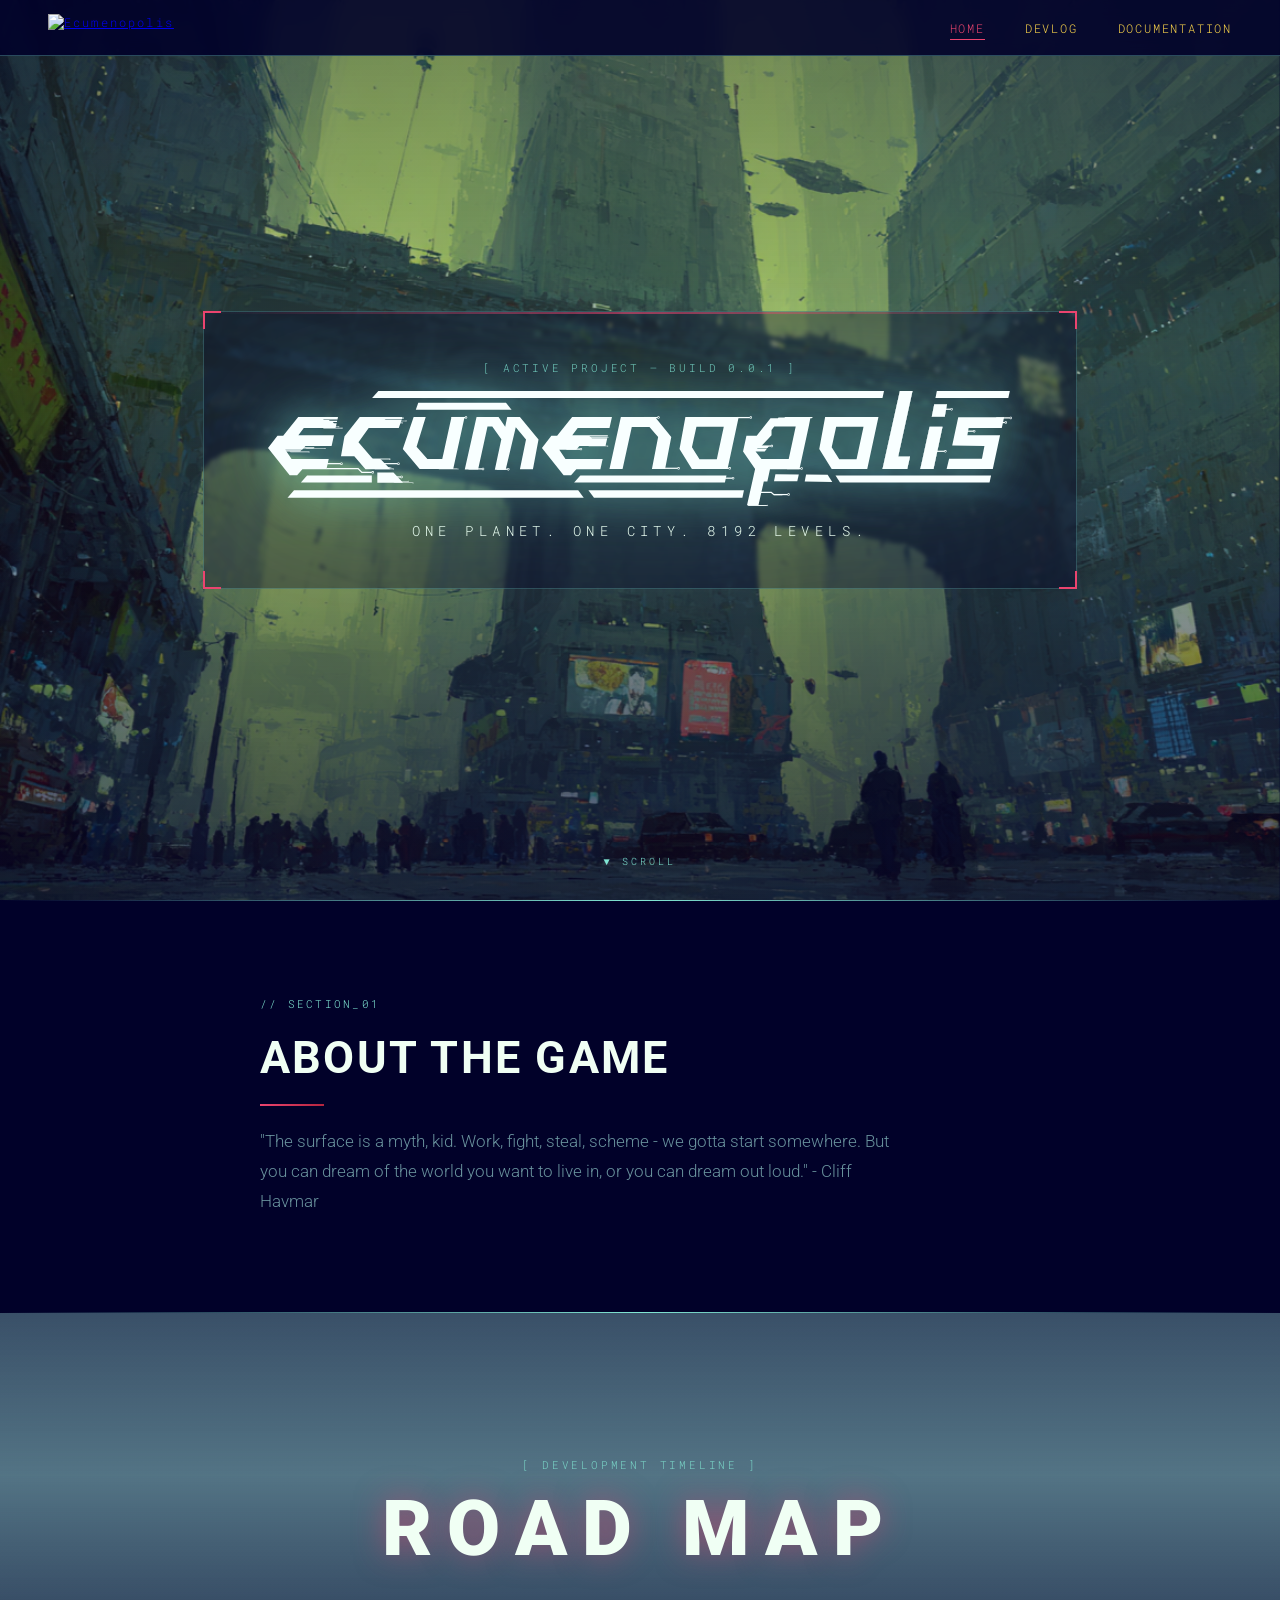
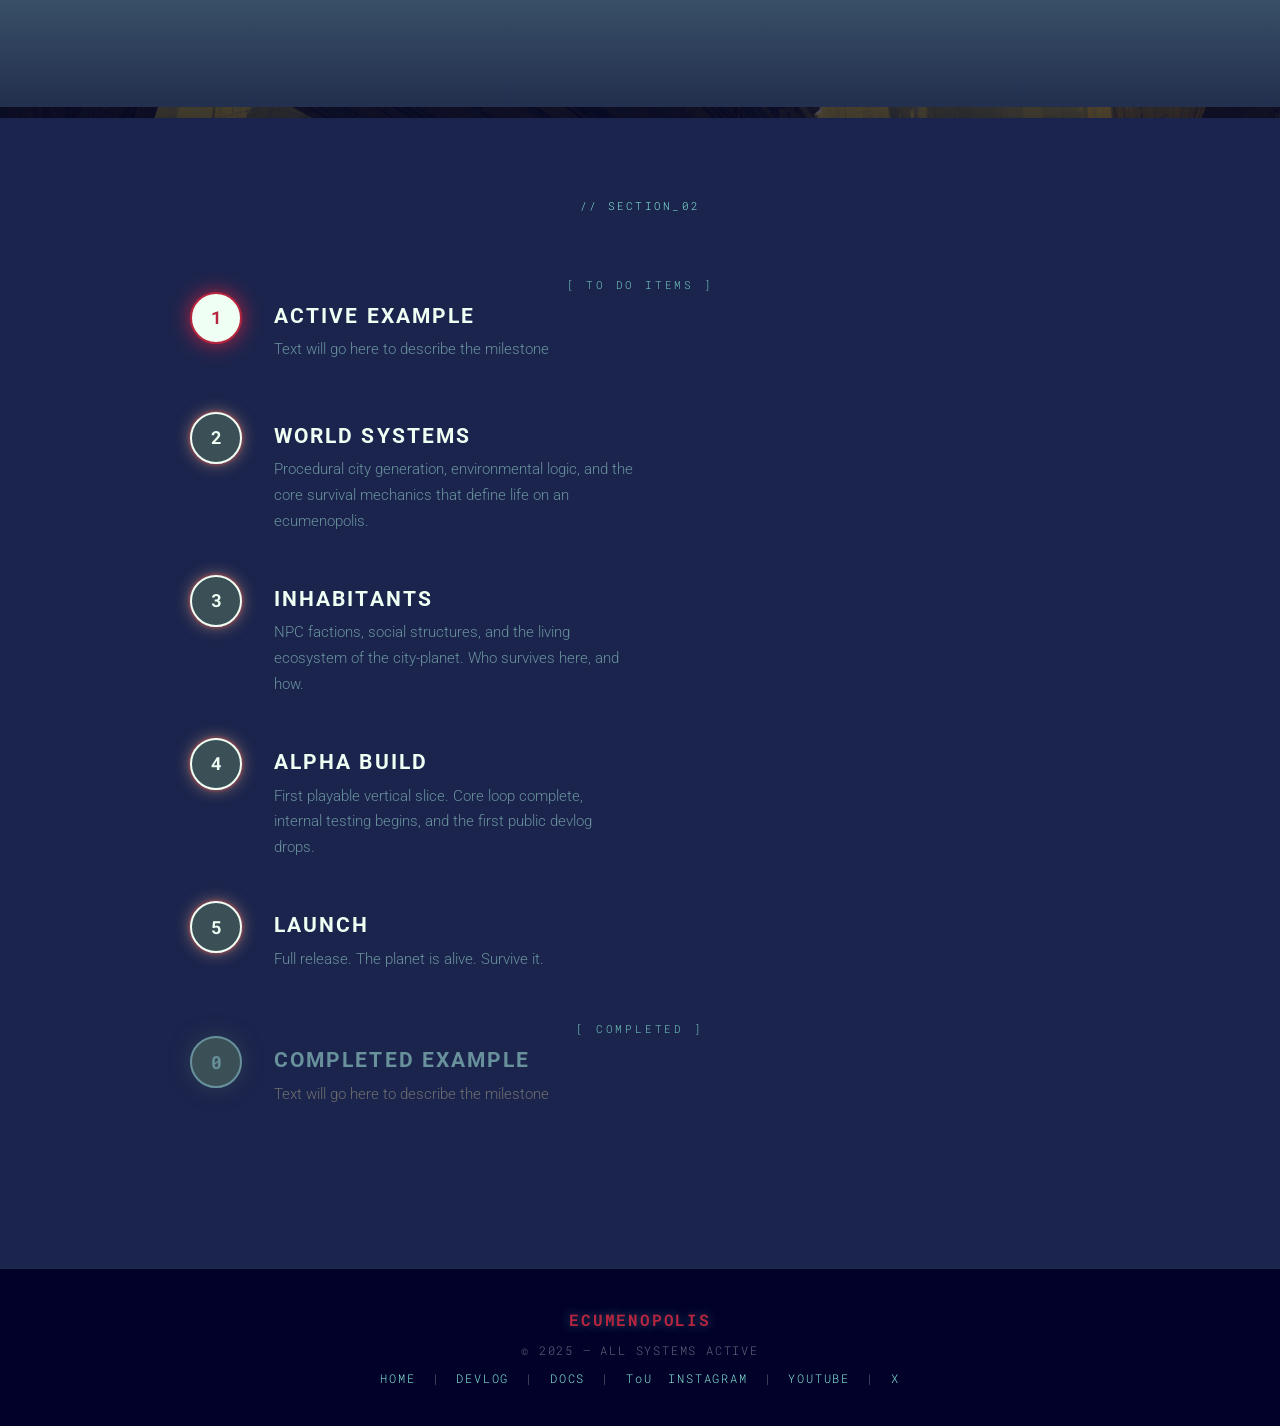
==== index.html @ 8531a8b5 "Footer Mobile" ====
<!DOCTYPE html>
<html lang="en">
<head>
    <meta charset="UTF-8">
    <meta name="viewport" content="width=device-width, initial-scale=1.0">
    <title>ECUMENOPOLIS — Dev Portal</title>
    <link rel="preconnect" href="https://fonts.googleapis.com">
    <link rel="preconnect" href="https://fonts.gstatic.com" crossorigin>
    <link href="https://fonts.googleapis.com/css2?family=Roboto:wght@300;400;700;900&family=Roboto+Mono:wght@400;700&display=swap" rel="stylesheet">
    <link rel="stylesheet" href="css/main.css">
</head>
<body>

    <!-- ═══════════════════════════════════════════ NAV ═══ -->
    <nav class="nav">
        <div class="nav__logo">
            <a href="/"><img src="https://www.ecumenopolis.net/brand/ecumenopolis_logo_vibrant_V2.svg" alt="Ecumenopolis" class="nav__logo-img nav__logo-img--full"></a>
            <a href="/"><img src="https://www.ecumenopolis.net/brand/ecumenopolis_e_vibrant.svg" alt="Ecumenopolis" class="nav__logo-img nav__logo-img--icon"></a>
        </div>
        <ul class="nav__links" id="nav-links">
            <li><a href="/" class="nav__link nav__link--active">HOME</a></li>
            <li><a href="/devlog/" class="nav__link">DEVLOG</a></li>
            <li><a href="/documentation/" class="nav__link">DOCUMENTATION</a></li>
        </ul>
        <button class="nav__hamburger" id="nav-hamburger" aria-label="Toggle menu" aria-expanded="false">
            <span></span>
            <span></span>
            <span></span>
        </button>
    </nav>

    <!-- ═══════════════════════════════════════════ HERO ═══ -->
    <section class="hero">
        <img src="images/placeholder1.png" alt="Ecumenopolis hero background" class="hero__bg">
        <div class="hero__overlay"></div>
        <div class="hero__content">
            <div class="hero__scan-line"></div>
            <p class="hero__pre-label">[ ACTIVE PROJECT — BUILD 0.0.1 ]</p>
            <h1 class="hero__title">
                <img src="brand/ecumenopolis_logo_white_v2.svg" alt="ECUMENOPOLIS" class="hero__title-logo">
            </h1>
            <p class="hero__sub">ONE PLANET. ONE CITY. <span style="white-space: nowrap;">8192 LEVELS.</span></p>
            <div class="hero__corner hero__corner--tl"></div>
            <div class="hero__corner hero__corner--tr"></div>
            <div class="hero__corner hero__corner--bl"></div>
            <div class="hero__corner hero__corner--br"></div>
        </div>
        <div class="hero__scroll-hint">▼ SCROLL</div>
    </section>

    <!-- ═══════════════════════════════════════════ ABOUT ═══ -->
    <section class="about">
        <div class="about__container">
            <div class="about__label">// SECTION_01</div>
            <h2 class="about__heading">About The Game</h2>
            <div class="about__divider"></div>
            <p class="about__body">
                "The surface is a myth, kid. Work, fight, steal, scheme - we gotta start somewhere. But you can dream of the world you want to live in, or you can dream out loud." - Cliff Havmar
            </p>
        </div>
    </section>

    <!-- ═══════════════════════════════════════════ ROADMAP HERO ═══ -->
    <section class="roadmap-hero">
        <img src="images/placeholder2.png" alt="Roadmap background" class="hero__bg">
        <div class="hero__overlay"></div>
        <div class="roadmap-hero__content">
            <p class="hero__pre-label">[ DEVELOPMENT TIMELINE ]</p>
            <h2 class="roadmap-hero__title">ROAD MAP</h2>
        </div>
    </section>

    <!-- ═══════════════════════════════════════════ ROADMAP ═══ -->
    <section class="roadmap">
        <div class="roadmap__container">
            <div class="roadmap__label">// SECTION_02</div>

            
            <p class="hero__pre-label">[ TO DO ITEMS ]</p>

            <!-- MILESTONE 1 -->
            <div class="milestone milestone--right milestone--active">
                <div>
                    <div class="milestone__circle milestone__circle--active">1</div>
                </div>
                <div class="milestone__content milestone__content--right">
                    <h2 class="milestone__name">ACTIVE EXAMPLE</h2>
                    <p class="milestone__desc">Text will go here to describe the milestone</p>
                </div>
            </div>

            <!-- MILESTONE 2 -->
            <div class="milestone milestone--right">
                <div>
                    <div class="milestone__circle milestone__circle">2</div>
                </div>
                <div class="milestone__content milestone__content--right">
                    <h2 class="milestone__name">WORLD SYSTEMS</h2>
                    <p class="milestone__desc">Procedural city generation, environmental logic, and the core survival mechanics that define life on an ecumenopolis.</p>
                </div>
            </div>

            <!-- MILESTONE 3 -->
            <div class="milestone milestone--right">
                <div>
                    <div class="milestone__circle">3</div>
                </div>
                <div class="milestone__content milestone__content--right">
                    <h2 class="milestone__name">INHABITANTS</h2>
                    <p class="milestone__desc">NPC factions, social structures, and the living ecosystem of the city-planet. Who survives here, and how.</p>
                </div>
            </div>

            <!-- MILESTONE 4 -->
            <div class="milestone milestone--righ">
                <div>
                    <div class="milestone__circle">4</div>
                </div>
                <div class="milestone__content milestone__content--right">
                    <h2 class="milestone__name">ALPHA BUILD</h2>
                    <p class="milestone__desc">First playable vertical slice. Core loop complete, internal testing begins, and the first public devlog drops.</p>
                </div>
            </div>

            <!-- MILESTONE 5 -->
            <div class="milestone milestone--right">
                <div>
                    <div class="milestone__circle">5</div>
                </div>
                <div class="milestone__content milestone__content--right">
                    <h2 class="milestone__name">LAUNCH</h2>
                    <p class="milestone__desc">Full release. The planet is alive. Survive it.</p>
                </div>
            </div>

            <p class="hero__pre-label">[ COMPLETED ]</p>

            <!-- MILESTONE SAMPLE — RIGHT (completed) -->
            <div class="milestone milestone--right milestone--completed">
                <div>
                    <div class="milestone__circle milestone__circle--completed">0</div>
                </div>
                <div class="milestone__content milestone__content--right">
                    <h2 class="milestone__name--completed">COMPLETED EXAMPLE</h2>
                    <p class="milestone__desc" style="color: rgb(110, 110, 110);">Text will go here to describe the milestone</p>
                </div>
            </div>

        </div>
    </section>


    <!-- ═══════════════════════════════════════════ FOOTER ═══ -->
    <footer class="footer">
        <div class="footer__inner">
            <p class="footer__title">ECUMENOPOLIS</p>
            <p class="footer__copy">© 2025 — ALL SYSTEMS ACTIVE</p>
            <nav class="footer__nav">
                <a href="/">HOME</a>
                <span>|</span>
                <a href="/devlog/">DEVLOG</a>
                <span>|</span>
                <a href="/documentation/">DOCS</a>
                <span>|</span>
                <a href="/tou/">ToU</a>
                <span class="footer__nav-break"></span>
                <a href="https://www.instagram.com/ecumenopolis.game/">INSTAGRAM</a>
                <span>|</span>
                <a href="https://www.youtube.com/@ecumenopolis_game">YOUTUBE</a>
                <span>|</span>
                <a href="https://x.com/EcumenopolisNet">X</a>
            </nav>
        </div>
    </footer>

    <!-- ═══════════════════════════════════════════ NAV JS ═══ -->
    <script>
        const hamburger = document.getElementById('nav-hamburger');
        const navLinks = document.getElementById('nav-links');
        hamburger.addEventListener('click', () => {
            const isOpen = navLinks.classList.toggle('nav__links--open');
            hamburger.classList.toggle('nav__hamburger--open', isOpen);
            hamburger.setAttribute('aria-expanded', isOpen);
        });
        navLinks.querySelectorAll('.nav__link').forEach(link => {
            link.addEventListener('click', () => {
                navLinks.classList.remove('nav__links--open');
                hamburger.classList.remove('nav__hamburger--open');
                hamburger.setAttribute('aria-expanded', false);
            });
        });
    </script>

    <!-- ═══════════════════════════════════════════ PARALLAX JS ═══ -->
    <script>
        document.addEventListener('scroll', () => {
            document.querySelectorAll('.hero__bg').forEach(img => {
                const section = img.parentElement;
                const rect = section.getBoundingClientRect();
                const offset = rect.top * 0.3;
                img.style.transform = `translateY(${offset}px)`;
            });
        });
    </script>

</body>
</html>
---- css/main.css ----
/* ═══════════════════════════════════════════════════════════════
   ECUMENOPOLIS — DEVLOG SITE
   main.css  |  DEVLOG/css/main.css
   Retro sci-fi aesthetic | Palette: teal / hot-pink / burn-red / dark navy
═══════════════════════════════════════════════════════════════ */

/* ── VARIABLES ─────────────────────────────────────────────── */
:root {
    --col-bg:         #010129;
    --col-surface:    #1b244d;
    --col-dark-brey:  #3a5056;
    --col-pale-blue:  #68919c;
    --col-teal:       #81e7d4;
    --col-burn-red:   #b5253f;
    --col-hot-pink:   #eb446f;
    --col-orange:     #f09234;
    --col-yellow:     #f9d34a;
    --col-peach:      #f5c289;
    --col-off-white:  #f0fff4;

    --font-main:  'Roboto', sans-serif;
    --font-mono:  'Roboto Mono', monospace;

    --gap-section: 0px;
    --border-glow: 0 0 8px var(--col-teal), 0 0 20px rgba(129,231,212,0.25);
}

/* ── RESET ─────────────────────────────────────────────────── */
*, *::before, *::after { box-sizing: border-box; margin: 0; padding: 0; }
html { scroll-behavior: smooth; }

body {
    background: var(--col-bg);
    color: var(--col-yellow);
    font-family: var(--font-main);
    font-weight: 300;
    overflow-x: hidden;
}

/* ── NAV ───────────────────────────────────────────────────── */
.nav {
    position: fixed;
    top: 0; left: 0; right: 0;
    z-index: 100;
    display: flex;
    align-items: center;
    justify-content: space-between;
    padding: 0 3rem;
    height: 56px;
    background: rgba(1, 1, 41, 0.88);
    border-bottom: 1px solid rgba(129, 231, 212, 0.3);
    backdrop-filter: blur(8px);
    font-family: var(--font-mono);
    font-size: 0.75rem;
    letter-spacing: 0.18em;
}

.nav__logo {
    display: flex;
    align-items: center;
}
.nav__logo-img {
    height: 28px;
    width: auto;
    display: block;
}

.nav__links {
    list-style: none;
    display: flex;
    gap: 2.5rem;
}

.nav__link {
    text-decoration: none;
    color: var(--col-yellow);
    letter-spacing: 0.15em;
    transition: color 0.2s;
    position: relative;
    padding-bottom: 4px;
}
.nav__link::after {
    content: '';
    position: absolute;
    bottom: 0; left: 0;
    width: 0; height: 1px;
    background: var(--col-hot-pink);
    transition: width 0.25s;
}
.nav__link:hover, .nav__link--active {
    color: var(--col-hot-pink);
}
.nav__link:hover::after, .nav__link--active::after { width: 100%; }

/* ── PARALLAX BASE ─────────────────────────────────────────── */
.hero,
.roadmap-hero,
.page-header {
    position: relative;
    overflow: hidden;
}

.hero__bg {
    position: absolute;
    inset: 0;
    width: 100%;
    height: 100%;
    object-fit: cover;
    object-position: center;
    z-index: 0;
    will-change: transform;
}

/* ── HERO ──────────────────────────────────────────────────── */
.hero {
    height: 100vh;
    min-height: 600px;
    display: flex;
    align-items: center;
    justify-content: center;
    background-color: var(--col-bg);
}

.hero__overlay {
    position: absolute;
    inset: 0;
    background: linear-gradient(
        to bottom,
        rgba(1,1,41,0.45) 0%,
        rgba(1,1,41,0.2) 40%,
        rgba(1,1,41,0.7) 100%
    );
}

.hero__content {
    position: relative;
    z-index: 2;
    text-align: center;
    display: flex;
    flex-direction: column;
    align-items: center;
    gap: 1rem;
    padding: 3rem 4rem;
    border: 1px solid rgba(129, 231, 212, 0.25);
    background: rgba(1, 1, 41, 0.35);
    backdrop-filter: blur(2px);
}

.hero__corner {
    position: absolute;
    width: 18px;
    height: 18px;
    border-color: var(--col-hot-pink);
    border-style: solid;
}
.hero__corner--tl { top: -1px; left: -1px; border-width: 2px 0 0 2px; }
.hero__corner--tr { top: -1px; right: -1px; border-width: 2px 2px 0 0; }
.hero__corner--bl { bottom: -1px; left: -1px; border-width: 0 0 2px 2px; }
.hero__corner--br { bottom: -1px; right: -1px; border-width: 0 2px 2px 0; }

.hero__pre-label {
    font-family: var(--font-mono);
    font-size: 0.7rem;
    letter-spacing: 0.25em;
    color: var(--col-teal);
    opacity: 0.85;
}

.hero__title {
    font-size: clamp(3.5rem, 9vw, 8rem);
    font-weight: 900;
    color: var(--col-off-white);
    letter-spacing: 0.1em;
    text-transform: uppercase;
    text-shadow:
        0 0 20px rgba(129, 231, 212, 0.6),
        0 0 60px rgba(129, 231, 212, 0.3);
    line-height: 1;
}

.hero__title-logo {
    height: clamp(3.5rem, 9vw, 8rem);
    width: auto;
    display: block;
    /* Tint to --col-off-white (#f0fff4) */
    filter:
        brightness(0) saturate(100%) invert(98%) sepia(11%) saturate(300%) hue-rotate(80deg) brightness(105%)
        drop-shadow(0 0 20px rgba(129, 231, 212, 0.6))
        drop-shadow(0 0 60px rgba(129, 231, 212, 0.3));
}

.hero__sub {
    font-family: var(--font-mono);
    font-size: 0.85rem;
    letter-spacing: 0.4em;
    color: var(--col-off-white);
    text-transform: uppercase;
}

.hero__scan-line {
    position: absolute;
    top: 0; left: 0; right: 0;
    height: 2px;
    background: linear-gradient(90deg, transparent, var(--col-hot-pink), transparent);
    opacity: 0.6;
    animation: scan 15s linear infinite;
}
@keyframes scan {
    0%   { top: 0%; opacity: 0.6; }
    49%  { opacity: 0.6; }
    50%  { top: 100%; opacity: 0; }
    51%  { top: 0%; opacity: 0; }
    52%  { opacity: 0.6; }
    100% { top: 100%; opacity: 0.6; }
}

.hero__scroll-hint {
    position: absolute;
    bottom: 2rem;
    left: 50%;
    transform: translateX(-50%);
    font-family: var(--font-mono);
    font-size: 0.65rem;
    letter-spacing: 0.3em;
    color: var(--col-teal);
    animation: bounce 2s ease-in-out infinite;
    z-index: 2;
}
@keyframes bounce {
    0%, 100% { transform: translateX(-50%) translateY(0); }
    50%       { transform: translateX(-50%) translateY(6px); }
}

/* ── ABOUT ─────────────────────────────────────────────────── */
.about {
    background: var(--col-bg);
    padding: 6rem 2rem;
    position: relative;
}
.about::before {
    content: '';
    position: absolute;
    top: 0; left: 0; right: 0;
    height: 1px;
    background: linear-gradient(90deg, transparent, var(--col-teal), transparent);
}
.about::after {
    content: '';
    position: absolute;
    bottom: 0; left: 0; right: 0;
    height: 1px;
    background: linear-gradient(90deg, transparent, var(--col-teal), transparent);
}

.about__container {
    max-width: 760px;
    margin: 0 auto;
    display: flex;
    flex-direction: column;
    gap: 1.25rem;
}

.about__label {
    font-family: var(--font-mono);
    font-size: 0.7rem;
    letter-spacing: 0.2em;
    color: var(--col-teal);
}

.about__heading {
    font-size: clamp(1.8rem, 4vw, 2.8rem);
    font-weight: 700;
    color: var(--col-dark-brey);
    letter-spacing: 0.05em;
    text-transform: uppercase;
    color: var(--col-off-white);
}

.about__divider {
    width: 64px;
    height: 2px;
    background: linear-gradient(90deg, var(--col-hot-pink), var(--col-burn-red));
}

.about__body {
    font-size: 1.05rem;
    line-height: 1.8;
    color: var(--col-dark-brey);
    color: var(--col-pale-blue);
    max-width: 640px;
}

/* ── ROADMAP HERO ──────────────────────────────────────────── */
.roadmap-hero {
    height: 45vh;
    min-height: 280px;
    display: flex;
    align-items: center;
    justify-content: center;
    background-color: var(--col-pale-blue);
}

.roadmap-hero__content {
    position: relative;
    z-index: 2;
    text-align: center;
    display: flex;
    flex-direction: column;
    align-items: center;
    gap: 0.75rem;
}

.roadmap-hero__title {
    font-size: clamp(2.5rem, 6vw, 5rem);
    font-weight: 900;
    letter-spacing: 0.2em;
    text-transform: uppercase;
    color: var(--col-off-white);
    text-shadow: 0 0 30px rgba(235, 68, 111, 0.5);
}

/* ── ROADMAP SECTION ───────────────────────────────────────── */
.roadmap {
    background: var(--col-surface);
    padding: 5rem 2rem 7rem;
    position: relative;
}
.roadmap__label {
    text-align: left;
    font-family: var(--font-mono);
    font-size: 0.7rem;
    letter-spacing: 0.2em;
    color: var(--col-teal);
    margin-bottom: 4rem;
}

.roadmap__container {
    max-width: 900px;
    margin: 0 auto;
    display: flex;
    flex-direction: column;
    align-items: center;
    position: relative;
}

/* ── MILESTONE ─────────────────────────────────────────────── */
.milestone {
    width: 100%;
    display: flex;
    align-items: flex-start;
    min-height: 120px;
    position: relative;
}

.milestone__circle {
    width: 52px;
    height: 52px;
    border-radius: 50%;
    background: var(--col-dark-brey);
    border: 2px solid var(--col-off-white);
    display: flex;
    align-items: center;
    justify-content: center;
    font-family: var(--font-mono);
    font-weight: 700;
    font-size: 1.1rem;
    color: var(--col-off-white);
    box-shadow: 0 0 16px rgba(245, 194, 137, 0.5), 0 0 4px var(--col-burn-red);
    flex-shrink: 0;
    position: relative;
    z-index: 2;
}

.milestone__circle--active {
    background: var(--col-off-white);
    border-color: var(--col-burn-red);
    box-shadow: 0 0 20px var(--col-burn-red);
    color: #b5253f;
}

.milestone__circle--completed {
    background: var(--col-dark-brey);
    border-color: var(--col-pale-blue);
    box-shadow: 0 0 20px rgba(58, 80, 86, 0.6);
    color: var(--col-pale-blue);
}

.milestone__content {
    flex: 1;
    padding: 0 2rem 2.5rem;
}
.milestone__content--right { text-align: left; }
.milestone__content--left  { text-align: right; order: -1; }

.milestone--left .milestone__connector { order: 0; }
.milestone--left .milestone__content   { order: -1; }

.milestone__name {
    font-size: 1.3rem;
    font-weight: 700;
    letter-spacing: 0.1em;
    text-transform: uppercase;
    color: var(--col-off-white);
    margin-bottom: 0.6rem;
    padding-top: 0.75rem;
}

.future_milestone_name {
    font-size: 1.3rem;
    font-weight: 700;
    letter-spacing: 0.1em;
    text-transform: uppercase;
    color: var(--col-off-white);
    margin-bottom: 0.6rem;
    padding-top: 0.75rem;
}

.milestone__name--completed {
    font-size: 1.3rem;
    font-weight: 700;
    letter-spacing: 0.1em;
    text-transform: uppercase;
    color: var(--col-pale-blue);
    margin-bottom: 0.6rem;
    padding-top: 0.75rem;
}

.milestone__desc {
    font-size: 0.95rem;
    line-height: 1.7;
    color: var(--col-pale-blue);
    max-width: 360px;
}

.milestone__content--left .milestone__desc{
    margin-left: auto;
}

/* ── FOOTER ────────────────────────────────────────────────── */
.footer {
    background: var(--col-bg);
    border-top: 1px solid rgba(129, 231, 212, 0.2);
    padding: 2.5rem 3rem;
}
.footer__inner {
    display: flex;
    flex-direction: column;
    align-items: center;
    gap: 0.75rem;
    font-family: var(--font-mono);
    font-size: 0.75rem;
    letter-spacing: 0.15em;
}
.footer__title {
    font-size: 1rem;
    font-weight: 700;
    color: var(--col-burn-red);
    text-shadow: 0 0 12px rgba(129,231,212,0.4);
}
.footer__copy { color: rgba(240,255,244,0.4); }
.footer__nav { display: flex; gap: 1rem; align-items: center; color: rgba(240,255,244,0.4); }
.footer__nav a { color: var(--col-teal); text-decoration: none; transition: color 0.2s; }
.footer__nav a:hover { color: var(--col-hot-pink); }

.footer__nav-break {
    display: none;
}

@media (max-width: 640px) {
    .footer__nav {
        flex-wrap: wrap;
        justify-content: center;
    }
    .footer__nav-break {
        display: block;
        width: 100%;
        height: 0;
    }
}

/* ── PAGE HEADER ───────────────────────────────────────────── */
.page-header {
    padding: 9rem 2rem 4rem;
    background: var(--col-bg);
    border-bottom: 1px solid rgba(129, 231, 212, 0.2);
    position: relative;
}
.page-header::after {
    content: '';
    position: absolute;
    bottom: 0; left: 0; right: 0;
    height: 1px;
    background: linear-gradient(90deg, transparent, var(--col-teal), transparent);
}
.page-header__inner {
    max-width: 860px;
    margin: 0 auto;
    display: flex;
    flex-direction: column;
    gap: 0.75rem;
}
.page-header__label {
    font-family: var(--font-mono);
    font-size: 0.7rem;
    letter-spacing: 0.25em;
    color: var(--col-teal);
}
.page-header__title {
    font-size: clamp(2rem, 5vw, 3.5rem);
    font-weight: 900;
    letter-spacing: 0.1em;
    text-transform: uppercase;
    color: var(--col-off-white);
    text-shadow: 0 0 20px rgba(129, 231, 212, 0.3);
}
.page-header__divider {
    width: 64px;
    height: 2px;
    background: linear-gradient(90deg, var(--col-hot-pink), var(--col-burn-red));
}
.page-header__sub {
    font-family: var(--font-mono);
    font-size: 0.75rem;
    letter-spacing: 0.15em;
    color: rgba(240, 255, 244, 0.4);
}

/* ── DEVLOG ────────────────────────────────────────────────── */
.devlog {
    background: var(--col-bg);
    padding: 4rem 2rem 6rem;
}
.devlog__container {
    max-width: 860px;
    margin: 0 auto;
    display: flex;
    flex-direction: column;
    gap: 0;
}

/* ── ENTRY ─────────────────────────────────────────────────── */
.entry {
    padding: 3rem 0;
    border-bottom: 1px solid rgba(129, 231, 212, 0.12);
    position: relative;
}
.entry--oldest { border-bottom: none; }

.entry__meta { margin-bottom: 0.5rem; }
.entry__index {
    font-family: var(--font-mono);
    font-size: 0.65rem;
    letter-spacing: 0.25em;
    color: var(--col-teal);
    opacity: 0.7;
}

.entry__title {
    font-size: clamp(1.3rem, 3vw, 1.9rem);
    font-weight: 700;
    letter-spacing: 0.06em;
    text-transform: uppercase;
    color: var(--col-off-white);
    margin-bottom: 0.6rem;
}

.entry__sub-meta {
    display: flex;
    align-items: center;
    gap: 0.75rem;
    margin-bottom: 1rem;
}
.entry__date,
.entry__version {
    font-family: var(--font-mono);
    font-size: 0.8rem;
    font-weight: 400;
    letter-spacing: 0.15em;
    color: var(--col-hot-pink);
}
.entry__sep {
    color: rgba(129, 231, 212, 0.4);
    font-family: var(--font-mono);
}

.entry__divider {
    width: 40px;
    height: 1px;
    background: rgba(129, 231, 212, 0.35);
    margin-bottom: 1.25rem;
}

.entry__body {
    font-size: 0.98rem;
    line-height: 1.85;
    color: var(--col-pale-blue);
    max-width: 680px;
}

/* ── DOCS LAYOUT ───────────────────────────────────────────── */
.docs {
    display: flex;
    min-height: calc(100vh - 56px);
    background: var(--col-bg);
}

/* ── SIDEBAR ───────────────────────────────────────────────── */
.docs__sidebar {
    width: 25%;
    flex-shrink: 0;
    background: var(--col-surface);
    border-right: 1px solid rgba(129, 231, 212, 0.15);
    padding: 2rem 0;
    position: sticky;
    top: 56px;
    height: calc(100vh - 56px);
    overflow-y: auto;
}

.docs__sidebar::-webkit-scrollbar { width: 4px; }
.docs__sidebar::-webkit-scrollbar-track { background: transparent; }
.docs__sidebar::-webkit-scrollbar-thumb { background: rgba(129, 231, 212, 0.3); border-radius: 2px; }

.doc-cat { margin-bottom: 0.25rem; }

.doc-cat__toggle {
    width: 100%;
    display: flex;
    align-items: center;
    gap: 0.6rem;
    padding: 0.75rem 1.5rem;
    background: none;
    border: none;
    cursor: pointer;
    font-family: var(--font-mono);
    font-size: 0.7rem;
    font-weight: 700;
    letter-spacing: 0.2em;
    color: var(--col-teal);
    text-align: left;
    text-transform: uppercase;
    transition: color 0.2s, background 0.2s;
}
.doc-cat__toggle:hover {
    color: var(--col-hot-pink);
    background: rgba(129, 231, 212, 0.05);
}

.doc-cat__arrow {
    font-size: 0.55rem;
    transition: transform 0.25s;
    display: inline-block;
}
.doc-cat__toggle[aria-expanded="true"] .doc-cat__arrow { transform: rotate(90deg); }

.doc-cat__list {
    list-style: none;
    overflow: hidden;
    max-height: 600px;
    transition: max-height 0.3s ease;
}
.doc-cat__list--collapsed { max-height: 0; }

.doc-fn {
    width: 100%;
    display: block;
    padding: 0.55rem 1.5rem 0.55rem 2.75rem;
    background: none;
    border: none;
    cursor: pointer;
    font-family: var(--font-mono);
    font-size: 0.72rem;
    letter-spacing: 0.08em;
    color: var(--col-pale-blue);
    text-align: left;
    transition: color 0.2s, background 0.2s, border-left 0.2s;
    border-left: 2px solid transparent;
}
.doc-fn:hover {
    color: var(--col-burn-red);
    background: rgba(129, 231, 212, 0.06);
    border-left-color: rgba(129, 231, 212, 0.4);
}
.doc-fn--active {
    color: var(--col-hot-pink);
    border-left-color: var(--col-hot-pink);
    background: rgba(235, 68, 111, 0.05);
}

.docs__content {
    flex: 1;
    padding: 3.5rem 4rem;
    overflow-y: auto;
    position: relative;
}

.doc-panel {
    display: none;
    flex-direction: column;
    gap: 1.25rem;
    animation: fadeIn 0.2s ease;
}
.doc-panel--active { display: flex; }

@keyframes fadeIn {
    from { opacity: 0; transform: translateY(6px); }
    to   { opacity: 1; transform: translateY(0); }
}

.doc-panel__empty {
    font-family: var(--font-mono);
    font-size: 0.75rem;
    letter-spacing: 0.25em;
    color: rgba(129, 231, 212, 0.3);
    margin-top: 2rem;
}

.doc-panel__title {
    font-size: clamp(1.5rem, 3vw, 2.2rem);
    font-weight: 700;
    letter-spacing: 0.08em;
    text-transform: uppercase;
    color: var(--col-burn-red);
}

.doc-panel__divider {
    width: 48px;
    height: 2px;
    background: linear-gradient(90deg, var(--col-hot-pink), var(--col-burn-red));
}

.doc-panel__sub {
    font-size: 0.9rem;
    font-weight: 700;
    letter-spacing: 0.15em;
    text-transform: uppercase;
    color: var(--col-off-white);
    font-family: var(--font-mono);
    margin-top: 0.5rem;
}

.doc-panel__body {
    font-size: 0.97rem;
    line-height: 1.85;
    color: var(--col-pale-blue);
    max-width: 640px;
}

/* ── HAMBURGER BUTTON ──────────────────────────────────────── */
.nav__hamburger {
    display: none;
    flex-direction: column;
    justify-content: center;
    gap: 5px;
    width: 32px;
    height: 32px;
    background: none;
    border: none;
    cursor: pointer;
    padding: 0;
    z-index: 101;
}
.nav__hamburger span {
    display: block;
    width: 100%;
    height: 2px;
    background: var(--col-yellow);
    transition: transform 0.25s, opacity 0.25s, background 0.2s;
    transform-origin: center;
}
.nav__hamburger:hover span { background: var(--col-hot-pink); }

/* open state — morphs into X */
.nav__hamburger--open span:nth-child(1) { transform: translateY(7px) rotate(45deg); }
.nav__hamburger--open span:nth-child(2) { opacity: 0; transform: scaleX(0); }
.nav__hamburger--open span:nth-child(3) { transform: translateY(-7px) rotate(-45deg); }

/* ── LOGO SWAP ─────────────────────────────────────────────── */
.nav__logo-img--icon { display: none; }
.nav__logo-img--full { display: block; }

/* ── RESPONSIVE ────────────────────────────────────────────── */
@media (max-width: 640px) {
    .nav { padding: 0 1.25rem; }

    /* logo swap */
    .nav__logo-img--full { display: none; }
    .nav__logo-img--icon { display: block; height: 28px; width: auto; }

    /* show hamburger */
    .nav__hamburger { display: flex; }

    /* hide links by default, slide down when open */
    .nav__links {
        display: flex;
        flex-direction: column;
        gap: 0;
        position: fixed;
        top: 56px;
        left: 0; right: 0;
        background: rgba(1, 1, 41, 0.97);
        border-bottom: 1px solid rgba(129, 231, 212, 0.3);
        backdrop-filter: blur(8px);
        padding: 0;
        max-height: 0;
        overflow: hidden;
        transition: max-height 0.3s ease, padding 0.3s ease;
    }
    .nav__links--open {
        max-height: 300px;
        padding: 0.5rem 0 1rem;
    }
    .nav__links li { width: 100%; }
    .nav__link {
        display: block;
        padding: 0.85rem 1.5rem;
        font-size: 0.8rem;
        letter-spacing: 0.2em;
        border-left: 2px solid transparent;
    }
    .nav__link:hover,
    .nav__link--active {
        border-left-color: var(--col-hot-pink);
        background: rgba(235, 68, 111, 0.06);
    }
    .nav__link::after { display: none; }

    .hero__content { padding: 2rem 1.5rem; }
    .milestone--left .milestone__content,
    .milestone--right .milestone__content { text-align: left; }
    .milestone--left .milestone__content { order: 1; }
    .milestone__desc { margin-left: 0 !important; }
    .milestone--left .milestone__connector::before,
    .milestone--right .milestone__connector::before { width: 24px; }
}
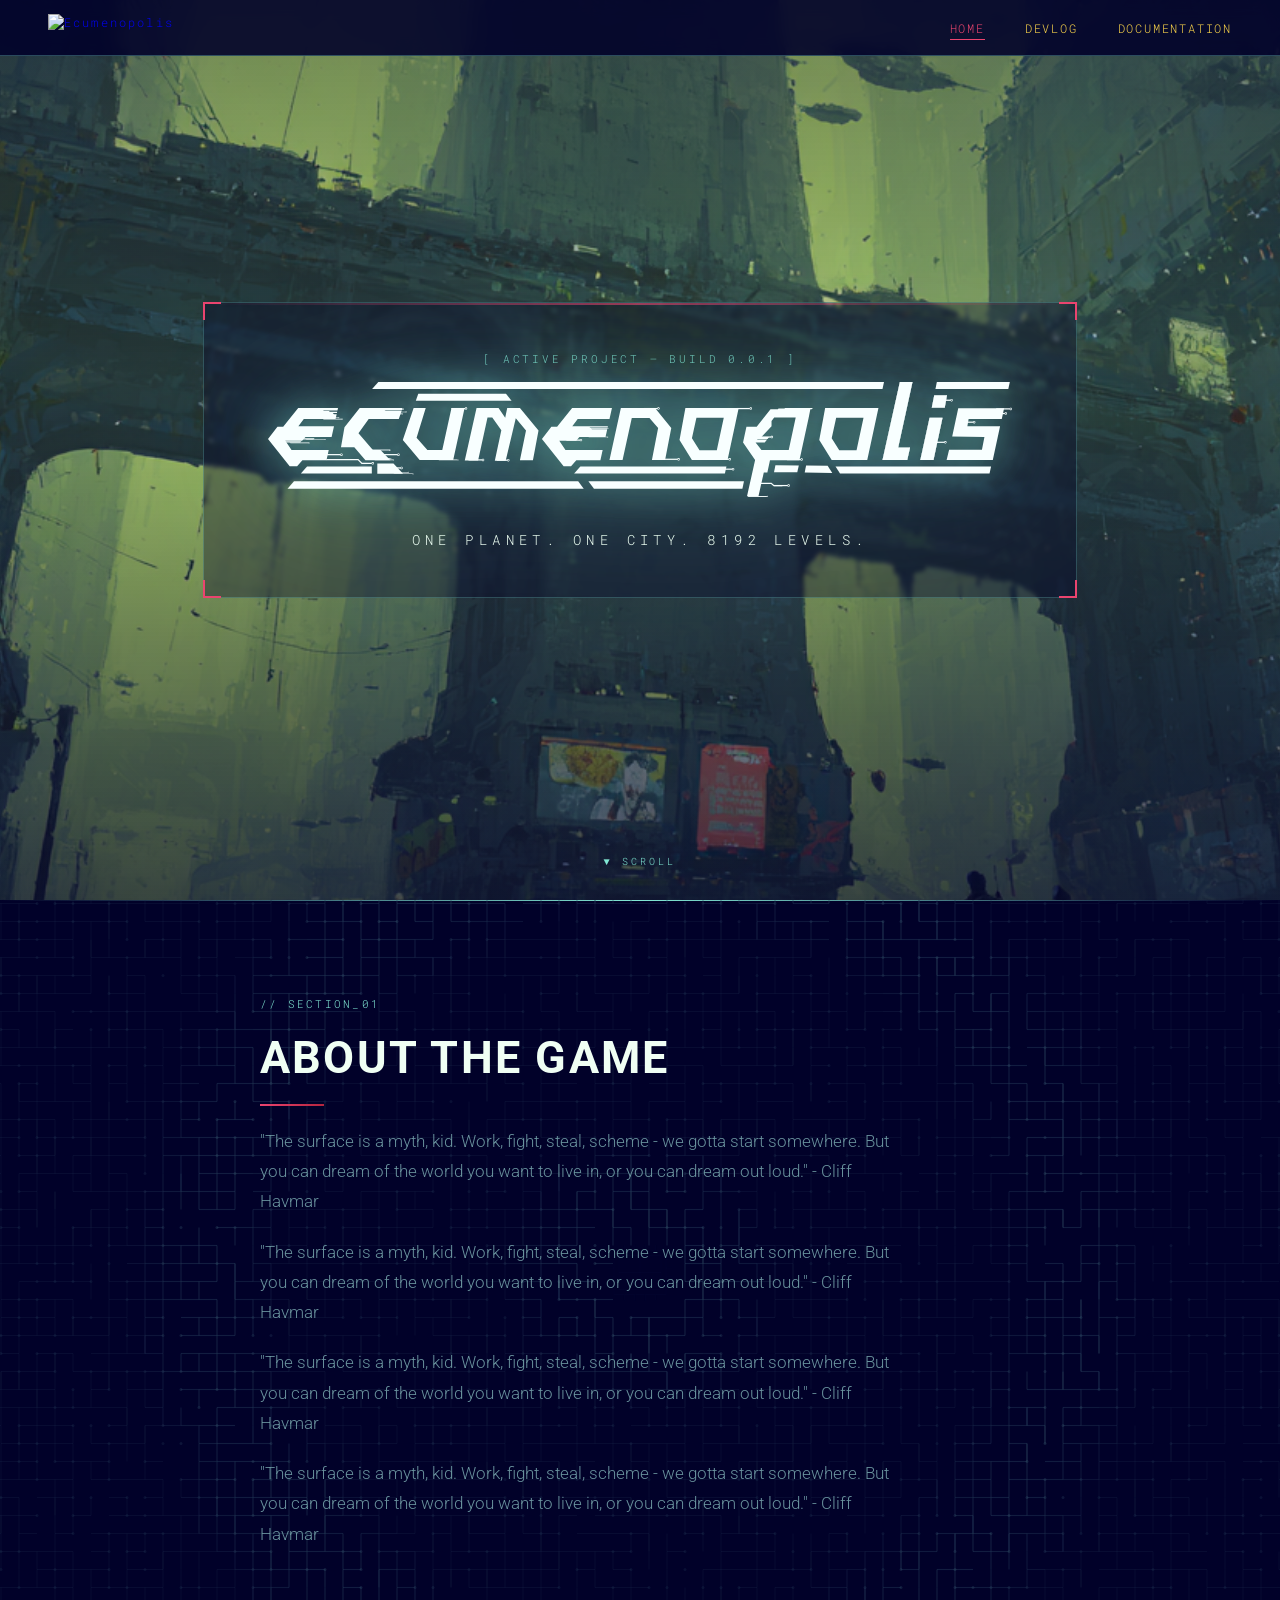
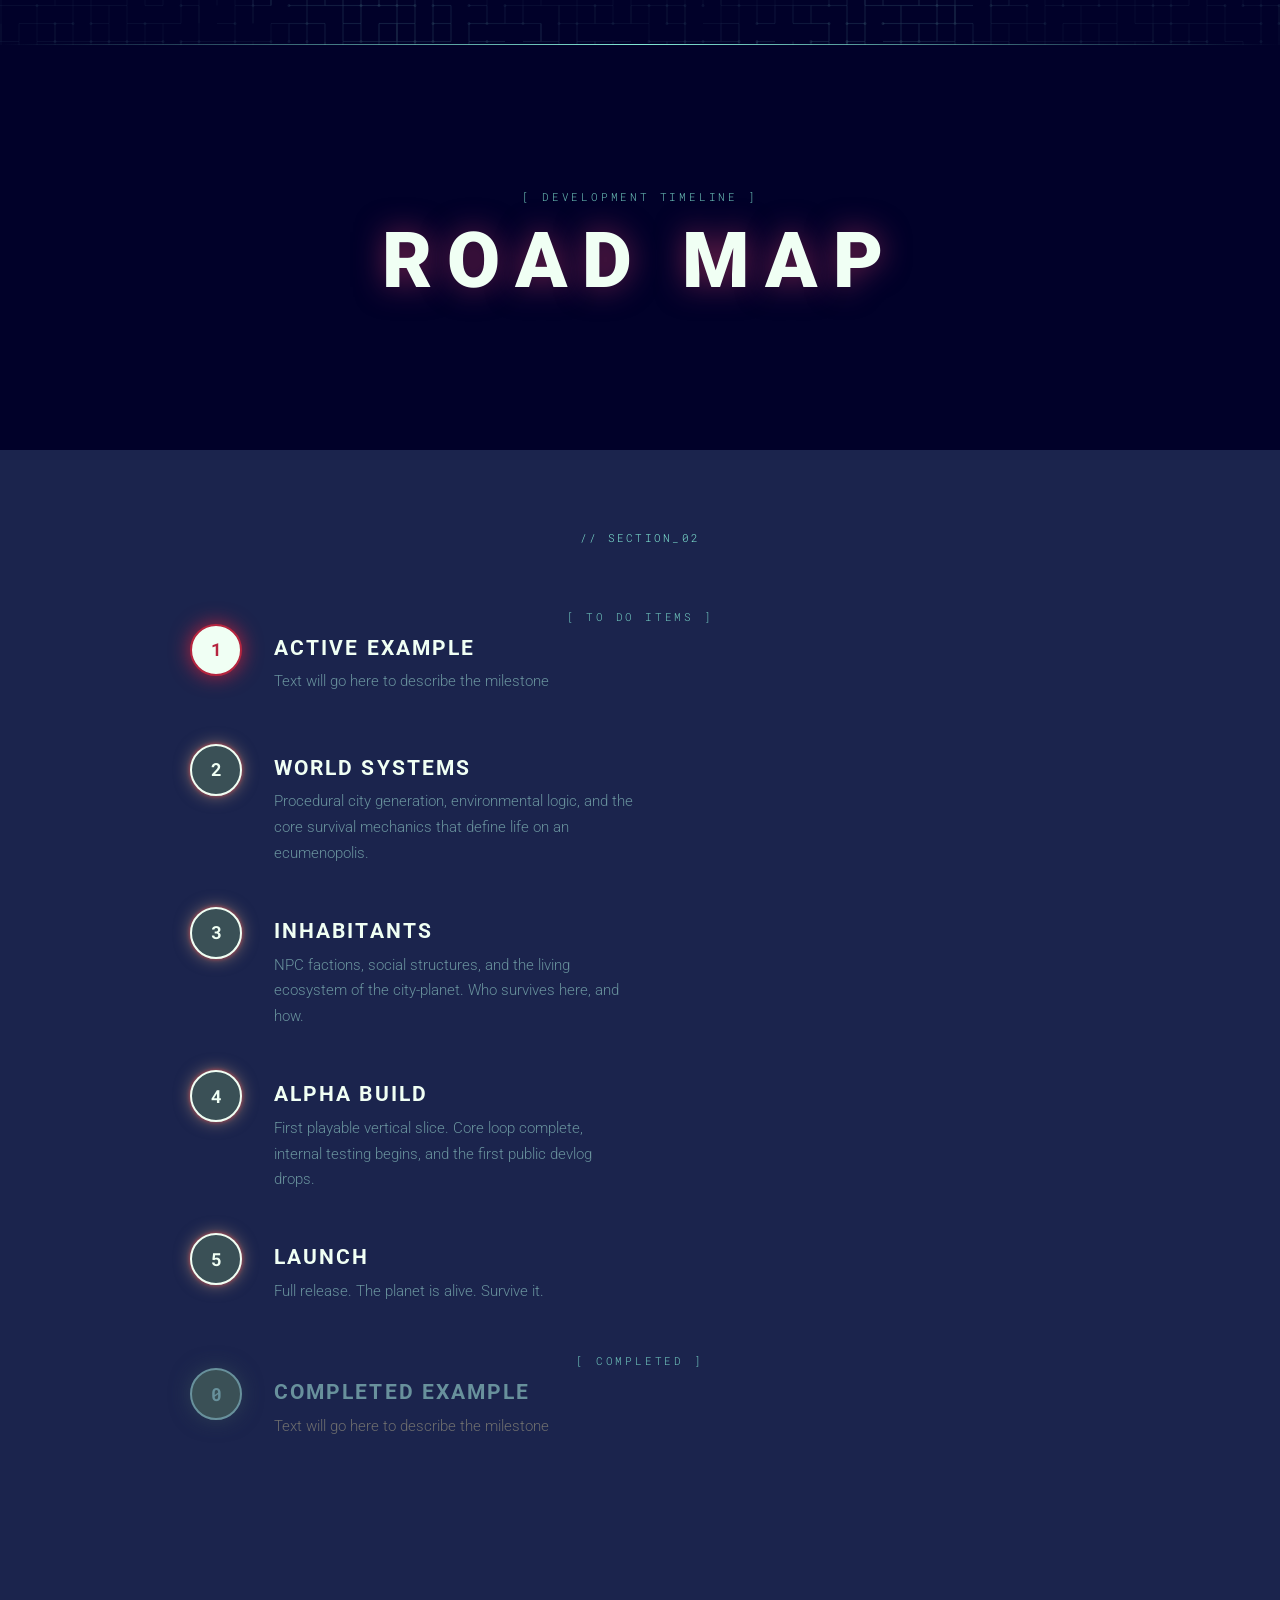
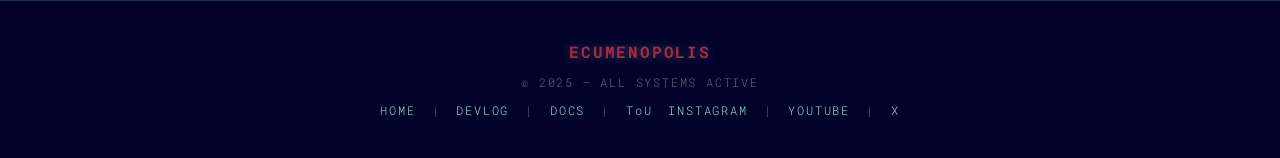
==== commit 966fc40e: "Major Web updates" ====
--- a/index.html
+++ b/index.html
@@ -14,8 +14,16 @@
     <!-- ═══════════════════════════════════════════ NAV ═══ -->
     <nav class="nav">
         <div class="nav__logo">
-            <a href="/"><img src="https://www.ecumenopolis.net/brand/ecumenopolis_logo_vibrant_V2.svg" alt="Ecumenopolis" class="nav__logo-img nav__logo-img--full"></a>
-            <a href="/"><img src="https://www.ecumenopolis.net/brand/ecumenopolis_e_vibrant.svg" alt="Ecumenopolis" class="nav__logo-img nav__logo-img--icon"></a>
+            <a href="/"><span class="glitch-wrap nav-glitch" id="nav-glitch-full">
+                <img src="https://www.ecumenopolis.net/brand/ecumenopolis_logo_vibrant_V2.svg" alt="Ecumenopolis" class="nav__logo-img nav__logo-img--full glitch-img">
+                <img src="https://www.ecumenopolis.net/brand/ecumenopolis_logo_vibrant_V2.svg" alt="" class="nav__logo-img nav__logo-img--full glitch-img glitch-img--r" aria-hidden="true">
+                <img src="https://www.ecumenopolis.net/brand/ecumenopolis_logo_vibrant_V2.svg" alt="" class="nav__logo-img nav__logo-img--full glitch-img glitch-img--b" aria-hidden="true">
+            </span></a>
+            <a href="/"><span class="glitch-wrap nav-glitch" id="nav-glitch-icon">
+                <img src="https://www.ecumenopolis.net/brand/ecumenopolis_e_vibrant.svg" alt="Ecumenopolis" class="nav__logo-img nav__logo-img--icon glitch-img">
+                <img src="https://www.ecumenopolis.net/brand/ecumenopolis_e_vibrant.svg" alt="" class="nav__logo-img nav__logo-img--icon glitch-img glitch-img--r" aria-hidden="true">
+                <img src="https://www.ecumenopolis.net/brand/ecumenopolis_e_vibrant.svg" alt="" class="nav__logo-img nav__logo-img--icon glitch-img glitch-img--b" aria-hidden="true">
+            </span></a>
         </div>
         <ul class="nav__links" id="nav-links">
             <li><a href="/" class="nav__link nav__link--active">HOME</a></li>
@@ -37,7 +45,11 @@
             <div class="hero__scan-line"></div>
             <p class="hero__pre-label">[ ACTIVE PROJECT — BUILD 0.0.1 ]</p>
             <h1 class="hero__title">
-                <img src="brand/ecumenopolis_logo_white_v2.svg" alt="ECUMENOPOLIS" class="hero__title-logo">
+                <span class="glitch-wrap">
+                    <img src="brand/ecumenopolis_logo_white_v2.svg" alt="ECUMENOPOLIS" class="hero__title-logo glitch-img">
+                    <img src="brand/ecumenopolis_logo_white_v2.svg" alt="" class="hero__title-logo glitch-img glitch-img--r" aria-hidden="true">
+                    <img src="brand/ecumenopolis_logo_white_v2.svg" alt="" class="hero__title-logo glitch-img glitch-img--b" aria-hidden="true">
+                </span>
             </h1>
             <p class="hero__sub">ONE PLANET. ONE CITY. <span style="white-space: nowrap;">8192 LEVELS.</span></p>
             <div class="hero__corner hero__corner--tl"></div>
@@ -50,10 +62,20 @@
 
     <!-- ═══════════════════════════════════════════ ABOUT ═══ -->
     <section class="about">
+        <canvas class="about__pcb" id="pcb-canvas" aria-hidden="true"></canvas>
         <div class="about__container">
             <div class="about__label">// SECTION_01</div>
             <h2 class="about__heading">About The Game</h2>
             <div class="about__divider"></div>
+            <p class="about__body">
+                "The surface is a myth, kid. Work, fight, steal, scheme - we gotta start somewhere. But you can dream of the world you want to live in, or you can dream out loud." - Cliff Havmar
+            </p>
+            <p class="about__body">
+                "The surface is a myth, kid. Work, fight, steal, scheme - we gotta start somewhere. But you can dream of the world you want to live in, or you can dream out loud." - Cliff Havmar
+            </p>
+            <p class="about__body">
+                "The surface is a myth, kid. Work, fight, steal, scheme - we gotta start somewhere. But you can dream of the world you want to live in, or you can dream out loud." - Cliff Havmar
+            </p>
             <p class="about__body">
                 "The surface is a myth, kid. Work, fight, steal, scheme - we gotta start somewhere. But you can dream of the world you want to live in, or you can dream out loud." - Cliff Havmar
             </p>
@@ -81,7 +103,9 @@
             <!-- MILESTONE 1 -->
             <div class="milestone milestone--right milestone--active">
                 <div>
-                    <div class="milestone__circle milestone__circle--active">1</div>
+                    <div class="milestone__circle milestone__circle--active" id="milestone-circle">
+                        <span id="milestone-number">1</span>
+                    </div>
                 </div>
                 <div class="milestone__content milestone__content--right">
                     <h2 class="milestone__name">ACTIVE EXAMPLE</h2>
@@ -203,5 +227,451 @@
         });
     </script>
 
+    <!-- ═══════════════════════════════════════════ GLITCH CSS ═══ -->
+    <style>
+        .glitch-wrap {
+            position: relative;
+            display: inline-block;
+        }
+        .glitch-img { display: block; }
+
+        /* Nav glitch span visibility — mirrors the image show/hide rules */
+        #nav-glitch-full { display: inline-block; }
+        #nav-glitch-icon { display: none; }
+
+        @media (max-width: 640px) {
+            #nav-glitch-full { display: none; }
+            #nav-glitch-icon { display: inline-block; }
+        }
+
+        .glitch-img--r {
+            position: absolute;
+            top: 0; left: 0;
+            mix-blend-mode: screen;
+            opacity: 0;
+            filter:
+                brightness(0) saturate(100%)
+                invert(30%) sepia(90%) saturate(700%)
+                hue-rotate(320deg) brightness(120%)
+                drop-shadow(0 0 20px rgba(129, 231, 212, 0.6));
+            pointer-events: none;
+        }
+        .glitch-img--b {
+            position: absolute;
+            top: 0; left: 0;
+            mix-blend-mode: screen;
+            opacity: 0;
+            filter:
+                brightness(0) saturate(100%)
+                invert(60%) sepia(80%) saturate(500%)
+                hue-rotate(180deg) brightness(130%)
+                drop-shadow(0 0 20px rgba(129, 231, 212, 0.6));
+            pointer-events: none;
+        }
+
+        @keyframes glitch-main-p1 {
+            0%   { transform: translate(0); clip-path: none; opacity: 1; }
+            10%  { transform: translate(-6px, 2px) skewX(-4deg); clip-path: polygon(0 10%, 100% 10%, 100% 38%, 0 38%); opacity: 0.85; }
+            20%  { transform: translate(6px, -3px) skewX(3deg); clip-path: polygon(0 55%, 100% 55%, 100% 78%, 0 78%); }
+            30%  { transform: translate(-4px, 1px); clip-path: polygon(0 0%, 100% 0%, 100% 20%, 0 20%); opacity: 0.9; }
+            40%  { transform: translate(5px, -1px) skewX(-2deg); clip-path: polygon(0 70%, 100% 70%, 100% 90%, 0 90%); }
+            50%  { transform: translate(0); clip-path: none; opacity: 1; }
+            60%  { transform: translate(-3px, 2px); clip-path: polygon(0 40%, 100% 40%, 100% 60%, 0 60%); opacity: 0.8; }
+            80%  { transform: translate(0); clip-path: none; opacity: 1; }
+            100% { transform: translate(0); clip-path: none; opacity: 1; }
+        }
+        @keyframes glitch-r-p1 {
+            0%   { transform: translate(0); opacity: 0; }
+            10%  { transform: translate(10px, -3px); opacity: 0.7; }
+            20%  { transform: translate(-8px, 2px); opacity: 0.5; }
+            30%  { transform: translate(7px, -1px); opacity: 0.6; }
+            50%  { transform: translate(0); opacity: 0; }
+            60%  { transform: translate(9px, 2px); opacity: 0.55; }
+            80%  { transform: translate(0); opacity: 0; }
+            100% { opacity: 0; }
+        }
+        @keyframes glitch-b-p1 {
+            0%   { transform: translate(0); opacity: 0; }
+            10%  { transform: translate(-9px, 3px); opacity: 0.6; }
+            20%  { transform: translate(7px, -2px); opacity: 0.45; }
+            30%  { transform: translate(-6px, 1px); opacity: 0.55; }
+            50%  { transform: translate(0); opacity: 0; }
+            60%  { transform: translate(-8px, -2px); opacity: 0.5; }
+            80%  { transform: translate(0); opacity: 0; }
+            100% { opacity: 0; }
+        }
+
+        @keyframes glitch-main-p2 {
+            0%   { transform: translate(0) skewX(0); clip-path: none; opacity: 1; }
+            8%   { transform: translate(-12px, 0) skewX(-12deg); clip-path: polygon(0 0%, 100% 0%, 100% 30%, 0 30%); opacity: 0.7; }
+            16%  { transform: translate(14px, 0) skewX(10deg); clip-path: polygon(0 30%, 100% 30%, 100% 65%, 0 65%); opacity: 0.8; }
+            24%  { transform: translate(-10px, 0) skewX(-8deg); clip-path: polygon(0 65%, 100% 65%, 100% 100%, 0 100%); opacity: 0.75; }
+            35%  { transform: translate(8px, 0) skewX(6deg); clip-path: polygon(0 20%, 100% 20%, 100% 50%, 0 50%); opacity: 0.85; }
+            50%  { transform: translate(-5px, 0) skewX(-4deg); clip-path: polygon(0 50%, 100% 50%, 100% 80%, 0 80%); }
+            65%  { transform: translate(4px, 0) skewX(3deg); clip-path: polygon(0 10%, 100% 10%, 100% 35%, 0 35%); opacity: 0.9; }
+            80%  { transform: translate(-2px, 0) skewX(-1deg); clip-path: none; opacity: 0.95; }
+            100% { transform: translate(0) skewX(0); clip-path: none; opacity: 1; }
+        }
+        @keyframes glitch-r-p2 {
+            0%   { opacity: 0; transform: translate(0); }
+            8%   { transform: translate(18px, -2px) skewX(-10deg); opacity: 0.8; }
+            24%  { transform: translate(-14px, 1px) skewX(8deg); opacity: 0.65; }
+            50%  { transform: translate(12px, 0) skewX(-6deg); opacity: 0.7; }
+            80%  { transform: translate(0); opacity: 0; }
+            100% { opacity: 0; }
+        }
+        @keyframes glitch-b-p2 {
+            0%   { opacity: 0; transform: translate(0); }
+            8%   { transform: translate(-16px, 2px) skewX(10deg); opacity: 0.7; }
+            24%  { transform: translate(12px, -1px) skewX(-8deg); opacity: 0.6; }
+            50%  { transform: translate(-10px, 0) skewX(5deg); opacity: 0.65; }
+            80%  { transform: translate(0); opacity: 0; }
+            100% { opacity: 0; }
+        }
+
+        .glitch-wrap.glitching-p1 .glitch-img    { animation: glitch-main-p1 0.45s steps(1) forwards; }
+        .glitch-wrap.glitching-p1 .glitch-img--r  { animation: glitch-r-p1 0.45s steps(1) forwards; }
+        .glitch-wrap.glitching-p1 .glitch-img--b  { animation: glitch-b-p1 0.45s steps(1) forwards; }
+
+        .glitch-wrap.glitching-p2 .glitch-img    { animation: glitch-main-p2 0.5s steps(1) forwards; }
+        .glitch-wrap.glitching-p2 .glitch-img--r  { animation: glitch-r-p2 0.5s steps(1) forwards; }
+        .glitch-wrap.glitching-p2 .glitch-img--b  { animation: glitch-b-p2 0.5s steps(1) forwards; }
+    </style>
+
+    <!-- ═══════════════════════════════════════════ GLITCH JS ═══ -->
+    <script>
+        (function() {
+            // Hero logo glitch
+            const wrap = document.querySelector('#nav-glitch-full') ? document.querySelector('.hero__title .glitch-wrap') : document.querySelector('.glitch-wrap');
+            let glitchCount = 0;
+
+            function triggerGlitch() {
+                glitchCount++;
+                const doShear = (glitchCount % 3 === 0);
+
+                wrap.classList.add('glitching-p1');
+                setTimeout(() => {
+                    wrap.classList.remove('glitching-p1');
+                    if (doShear) {
+                        setTimeout(() => {
+                            wrap.classList.add('glitching-p2');
+                            setTimeout(() => {
+                                wrap.classList.remove('glitching-p2');
+                            }, 550);
+                        }, 200);
+                    }
+                }, 450);
+
+                const next = 4000 + Math.random() * 6000;
+                setTimeout(triggerGlitch, next);
+            }
+
+            const initial = 4000 + Math.random() * 6000;
+            setTimeout(triggerGlitch, initial);
+
+            // Nav logo glitch — full and icon share the same timer, only one is visible at a time
+            function triggerNavGlitch() {
+                const navFull = document.getElementById('nav-glitch-full');
+                const navIcon = document.getElementById('nav-glitch-icon');
+
+                [navFull, navIcon].forEach(el => {
+                    el.classList.add('glitching-p1');
+                    setTimeout(() => el.classList.remove('glitching-p1'), 450);
+                });
+
+                const next = 2000 + Math.random() * 8000;
+                setTimeout(triggerNavGlitch, next);
+            }
+
+            setTimeout(triggerNavGlitch, 2000 + Math.random() * 8000);
+        })();
+    </script>
+
+    <!-- ═══════════════════════════════════════════ PCB CSS ═══ -->
+    <style>
+        .about { position: relative; }
+        .about__pcb {
+            position: absolute;
+            inset: 0;
+            width: 100%;
+            height: 100%;
+            pointer-events: none;
+            z-index: 0;
+        }
+        .about__container { position: relative; z-index: 1; }
+    </style>
+
+    <!-- ═══════════════════════════════════════════ PCB JS ═══ -->
+    <script>
+    (function() {
+        const canvas = document.getElementById('pcb-canvas');
+        const section = canvas.parentElement;
+
+        function resize() {
+            canvas.width = section.offsetWidth;
+            canvas.height = section.offsetHeight;
+            build();
+        }
+
+        const ctx = canvas.getContext('2d');
+        const GRID = 18;
+        const PAD_R = 1.5;
+        const BASE_COLOR = [30, 45, 78];
+        const GLOW_COLOR = [129, 231, 212];
+        const PULSE_DURATION = 12000;
+        const PULSE_OFFSET = 6000; // second pulse starts halfway through
+
+        let segments = [];
+        let pads = [];
+        let cpuPins = [];
+        let cpu = {};
+
+        function build() {
+            segments = [];
+            pads = [];
+            cpuPins = [];
+            const W = canvas.width;
+            const H = canvas.height;
+            const cx = W / 2;
+            const cy = H / 2;
+
+            // CPU block dimensions
+            const cpuW = 52;
+            const cpuH = 44;
+            const cpuX = cx - cpuW / 2;
+            const cpuY = cy - cpuH / 2;
+            cpu = { x: cpuX, y: cpuY, w: cpuW, h: cpuH, cx, cy };
+
+            // CPU pin stubs
+            const pinCount = 4;
+            const pinLen = 6;
+            const pinSpacingH = cpuW / (pinCount + 1);
+            const pinSpacingV = cpuH / (pinCount + 1);
+            for (let i = 1; i <= pinCount; i++) {
+                // top pins
+                cpuPins.push({ x1: cpuX + i * pinSpacingH, y1: cpuY - pinLen, x2: cpuX + i * pinSpacingH, y2: cpuY });
+                // bottom pins
+                cpuPins.push({ x1: cpuX + i * pinSpacingH, y1: cpuY + cpuH, x2: cpuX + i * pinSpacingH, y2: cpuY + cpuH + pinLen });
+                // left pins
+                cpuPins.push({ x1: cpuX - pinLen, y1: cpuY + i * pinSpacingV, x2: cpuX, y2: cpuY + i * pinSpacingV });
+                // right pins
+                cpuPins.push({ x1: cpuX + cpuW, y1: cpuY + i * pinSpacingV, x2: cpuX + cpuW + pinLen, y2: cpuY + i * pinSpacingV });
+            }
+
+            const maxDist = Math.sqrt(cx * cx + cy * cy);
+
+            const cols = Math.ceil(W / GRID) + 2;
+            const rows = Math.ceil(H / GRID) + 2;
+            const offsetX = (W - (cols - 1) * GRID) / 2;
+            const offsetY = (H - (rows - 1) * GRID) / 2;
+
+            for (let r = 0; r < rows; r++) {
+                for (let c = 0; c < cols; c++) {
+                    const x = offsetX + c * GRID;
+                    const y = offsetY + r * GRID;
+
+                    // Skip nodes inside the CPU block
+                    if (x > cpuX - GRID && x < cpuX + cpuW + GRID && y > cpuY - GRID && y < cpuY + cpuH + GRID) continue;
+
+                    const dist = Math.sqrt((x - cx) ** 2 + (y - cy) ** 2);
+                    const norm = dist / maxDist;
+
+                    if (Math.random() < 0.35) pads.push({ x, y, norm });
+
+                    if (c < cols - 1 && Math.random() < 0.7) {
+                        const x2 = offsetX + (c + 1) * GRID;
+                        const mx = (x + x2) / 2;
+                        const segDist = Math.sqrt((mx - cx) ** 2 + (y - cy) ** 2);
+                        segments.push({ x1: x, y1: y, x2, y2: y, norm: segDist / maxDist });
+                    }
+                    if (r < rows - 1 && Math.random() < 0.7) {
+                        const y2 = offsetY + (r + 1) * GRID;
+                        const my = (y + y2) / 2;
+                        const segDist = Math.sqrt((x - cx) ** 2 + (my - cy) ** 2);
+                        segments.push({ x1: x, y1: y, x2: x, y2, norm: segDist / maxDist });
+                    }
+                    if (c < cols - 1 && r < rows - 1 && Math.random() < 0.15) {
+                        const x2 = offsetX + (c + 1) * GRID;
+                        const y2 = offsetY + (r + 1) * GRID;
+                        const segDist = Math.sqrt((x2 - cx) ** 2 + (y - cy) ** 2);
+                        segments.push({ x1: x2, y1: y, x2, y2, norm: segDist / maxDist });
+                    }
+                }
+            }
+        }
+
+        resize();
+        window.addEventListener('resize', resize);
+
+        const BAND = 0.2;
+        const start = performance.now();
+
+        function pulseIntensity(norm, progress) {
+            const delta = progress - norm;
+            if (delta < 0 || delta > BAND) return 0;
+            return Math.sin((delta / BAND) * Math.PI);
+        }
+
+        function lerp(a, b, t) { return a + (b - a) * t; }
+
+        function colorAt(intensity) {
+            const r = Math.round(lerp(BASE_COLOR[0], GLOW_COLOR[0], intensity * 0.13));
+            const g = Math.round(lerp(BASE_COLOR[1], GLOW_COLOR[1], intensity * 0.13));
+            const b = Math.round(lerp(BASE_COLOR[2], GLOW_COLOR[2], intensity * 0.13));
+            const a = lerp(0.35, 0.9, intensity * 0.15);
+            return `rgba(${r},${g},${b},${a})`;
+        }
+
+        function draw(now) {
+            const W = canvas.width;
+            const H = canvas.height;
+            ctx.clearRect(0, 0, W, H);
+
+            const elapsed = now - start;
+            const p1 = (elapsed % PULSE_DURATION) / PULSE_DURATION;
+            const p2 = ((elapsed + PULSE_OFFSET) % PULSE_DURATION) / PULSE_DURATION;
+
+            function bestIntensity(norm) {
+                return Math.max(pulseIntensity(norm, p1), pulseIntensity(norm, p2));
+            }
+
+            // Draw segments
+            for (const s of segments) {
+                const intensity = bestIntensity(s.norm);
+                ctx.strokeStyle = colorAt(intensity);
+                ctx.lineWidth = intensity > 0.05 ? 1.2 : 0.8;
+                ctx.beginPath();
+                ctx.moveTo(s.x1, s.y1);
+                ctx.lineTo(s.x2, s.y2);
+                ctx.stroke();
+            }
+
+            // Draw pads
+            for (const p of pads) {
+                const intensity = bestIntensity(p.norm);
+                ctx.fillStyle = colorAt(intensity);
+                ctx.beginPath();
+                ctx.arc(p.x, p.y, PAD_R, 0, Math.PI * 2);
+                ctx.fill();
+            }
+
+            // CPU intensity — peaks at pulse origin (norm=0)
+            const cpuIntensity = Math.max(pulseIntensity(0, p1), pulseIntensity(0, p2));
+            const cpuAlpha = lerp(0.05, 0.14, cpuIntensity);
+            const cpuStroke = `rgba(${Math.round(lerp(BASE_COLOR[0], GLOW_COLOR[0], cpuIntensity * 0.16))},${Math.round(lerp(BASE_COLOR[1], GLOW_COLOR[1], cpuIntensity * 0.16))},${Math.round(lerp(BASE_COLOR[2], GLOW_COLOR[2], cpuIntensity * 0.16))},${cpuAlpha})`;
+
+            ctx.strokeStyle = cpuStroke;
+            ctx.lineWidth = 1;
+
+            // Outer CPU box
+            ctx.strokeRect(cpu.x, cpu.y, cpu.w, cpu.h);
+
+            // Inner CPU box (inset 5px)
+            const inset = 5;
+            ctx.strokeRect(cpu.x + inset, cpu.y + inset, cpu.w - inset * 2, cpu.h - inset * 2);
+
+            // Inner grid lines
+            ctx.beginPath();
+            ctx.moveTo(cpu.cx, cpu.y + inset);
+            ctx.lineTo(cpu.cx, cpu.y + cpu.h - inset);
+            ctx.stroke();
+            ctx.beginPath();
+            ctx.moveTo(cpu.x + inset, cpu.cy);
+            ctx.lineTo(cpu.x + cpu.w - inset, cpu.cy);
+            ctx.stroke();
+
+            // CPU pin stubs
+            for (const pin of cpuPins) {
+                ctx.beginPath();
+                ctx.moveTo(pin.x1, pin.y1);
+                ctx.lineTo(pin.x2, pin.y2);
+                ctx.stroke();
+            }
+
+            requestAnimationFrame(draw);
+        }
+
+        requestAnimationFrame(draw);
+    })();
+    </script>
+
+    <!-- ═══════════════════════════════════════════ MILESTONE GLITCH CSS ═══ -->
+    <style>
+        #milestone-circle {
+            position: relative;
+            overflow: visible;
+        }
+
+        @keyframes num-glitch {
+            0%   { transform: translate(0) skewX(0); opacity: 1; }
+            10%  { transform: translate(-3px, 1px) skewX(-6deg); opacity: 0.7; }
+            20%  { transform: translate(3px, -1px) skewX(4deg); opacity: 0.85; }
+            35%  { transform: translate(-2px, 0) skewX(-3deg); opacity: 0.6; }
+            50%  { transform: translate(2px, 1px); opacity: 0.9; }
+            65%  { transform: translate(0) skewX(0); opacity: 1; }
+            100% { transform: translate(0) skewX(0); opacity: 1; }
+        }
+
+        /* Circle p1 — with horizontal shear slices via clip-path */
+        @keyframes circle-glitch-p1 {
+            0%   { transform: translate(0); clip-path: none; box-shadow: 0 0 20px var(--col-burn-red); }
+            10%  { transform: translate(-2px, 0) skewX(-3deg); clip-path: polygon(0 0%, 100% 0%, 100% 35%, 0 35%); box-shadow: 3px 0 0 rgba(235,68,111,0.4), -3px 0 0 rgba(129,231,212,0.3); }
+            20%  { transform: translate(2px, 0) skewX(2deg); clip-path: polygon(0 35%, 100% 35%, 100% 70%, 0 70%); box-shadow: -3px 0 0 rgba(235,68,111,0.35), 3px 0 0 rgba(129,231,212,0.25); }
+            30%  { transform: translate(-1px, 0) skewX(-2deg); clip-path: polygon(0 70%, 100% 70%, 100% 100%, 0 100%); box-shadow: 2px 0 0 rgba(235,68,111,0.3); }
+            40%  { transform: translate(1px, 0) skewX(1deg); clip-path: polygon(0 20%, 100% 20%, 100% 55%, 0 55%); box-shadow: -2px 0 0 rgba(129,231,212,0.25); }
+            55%  { transform: translate(0); clip-path: none; box-shadow: 0 0 20px var(--col-burn-red); }
+            100% { transform: translate(0) skewX(0); clip-path: none; box-shadow: 0 0 20px var(--col-burn-red); }
+        }
+
+        /* Circle major — 3 hard shear pulses */
+        @keyframes circle-glitch-major {
+            0%   { transform: translate(0); clip-path: none; box-shadow: 0 0 20px var(--col-burn-red); opacity: 1; }
+            6%   { transform: translate(-8px, 0) skewX(-12deg); clip-path: polygon(0 0%, 100% 0%, 100% 33%, 0 33%); box-shadow: 12px 0 0 rgba(235,68,111,0.9), -12px 0 0 rgba(129,231,212,0.8); opacity: 0.6; }
+            12%  { transform: translate(0); clip-path: none; box-shadow: 0 0 35px var(--col-hot-pink); opacity: 1; }
+            18%  { transform: translate(8px, 0) skewX(10deg); clip-path: polygon(0 33%, 100% 33%, 100% 66%, 0 66%); box-shadow: -12px 0 0 rgba(235,68,111,0.9), 12px 0 0 rgba(129,231,212,0.8); opacity: 0.65; }
+            24%  { transform: translate(0); clip-path: none; box-shadow: 0 0 35px var(--col-hot-pink); opacity: 1; }
+            30%  { transform: translate(-6px, 0) skewX(-8deg); clip-path: polygon(0 66%, 100% 66%, 100% 100%, 0 100%); box-shadow: 10px 0 0 rgba(235,68,111,0.85), -10px 0 0 rgba(129,231,212,0.7); opacity: 0.7; }
+            38%  { transform: translate(0); clip-path: none; box-shadow: 0 0 20px var(--col-burn-red); opacity: 1; }
+            100% { transform: translate(0) skewX(0); clip-path: none; box-shadow: 0 0 20px var(--col-burn-red); opacity: 1; }
+        }
+
+        #milestone-circle.glitch-p1    { animation: circle-glitch-p1 0.45s steps(1) forwards; }
+        #milestone-circle.glitch-major { animation: circle-glitch-major 0.65s steps(1) forwards; }
+        #milestone-number.glitch       { animation: num-glitch 0.4s steps(1) forwards; }
+    </style>
+
+    <!-- ═══════════════════════════════════════════ MILESTONE GLITCH JS ═══ -->
+    <script>
+    (function() {
+        const circle = document.getElementById('milestone-circle');
+        const number = document.getElementById('milestone-number');
+        let circleCount = 0;
+
+        function triggerCircleGlitch() {
+            circleCount++;
+            const isMajor = (circleCount % 5 === 0);
+            const cls = isMajor ? 'glitch-major' : 'glitch-p1';
+            const duration = isMajor ? 700 : 480;
+
+            circle.classList.add(cls);
+            setTimeout(() => circle.classList.remove(cls), duration);
+
+            const next = 1000 + Math.random() * 7000;
+            setTimeout(triggerCircleGlitch, next);
+        }
+
+        function triggerNumberGlitch() {
+            number.classList.add('glitch');
+            setTimeout(() => number.classList.remove('glitch'), 420);
+
+            const next = 2000 + Math.random() * 10000;
+            setTimeout(triggerNumberGlitch, next);
+        }
+
+        setTimeout(triggerCircleGlitch, 1000 + Math.random() * 7000);
+        setTimeout(triggerNumberGlitch, 2000 + Math.random() * 10000);
+    })();
+    </script>
+
 </body>
 </html>
--- a/css/main.css
+++ b/css/main.css
@@ -102,9 +102,10 @@
 
 .hero__bg {
     position: absolute;
-    inset: 0;
+    left: 0;
+    top: -20%;
     width: 100%;
-    height: 100%;
+    height: 140%;
     object-fit: cover;
     object-position: center;
     z-index: 0;
@@ -297,7 +298,7 @@
     display: flex;
     align-items: center;
     justify-content: center;
-    background-color: var(--col-pale-blue);
+    background-color: var(--col-bg);
 }
 
 .roadmap-hero__content {
@@ -369,6 +370,7 @@
     flex-shrink: 0;
     position: relative;
     z-index: 2;
+    animation: glow-pulse 4s ease-in-out infinite;
 }
 
 .milestone__circle--active {
@@ -376,6 +378,7 @@
     border-color: var(--col-burn-red);
     box-shadow: 0 0 20px var(--col-burn-red);
     color: #b5253f;
+    animation: glow-pulse-active 4s ease-in-out infinite;
 }
 
 .milestone__circle--completed {
@@ -383,6 +386,22 @@
     border-color: var(--col-pale-blue);
     box-shadow: 0 0 20px rgba(58, 80, 86, 0.6);
     color: var(--col-pale-blue);
+    animation: glow-pulse-completed 4s ease-in-out infinite;
+}
+
+@keyframes glow-pulse {
+    0%, 100% { box-shadow: 0 0 16px rgba(245, 194, 137, 0.5), 0 0 4px var(--col-burn-red); }
+    50%       { box-shadow: 0 0 4px rgba(245, 194, 137, 0.1), 0 0 1px var(--col-burn-red); }
+}
+
+@keyframes glow-pulse-active {
+    0%, 100% { box-shadow: 0 0 20px var(--col-burn-red); }
+    50%       { box-shadow: 0 0 4px rgba(181, 37, 63, 0.2); }
+}
+
+@keyframes glow-pulse-completed {
+    0%, 100% { box-shadow: 0 0 20px rgba(58, 80, 86, 0.6); }
+    50%       { box-shadow: 0 0 4px rgba(58, 80, 86, 0.1); }
 }
 
 .milestone__content {
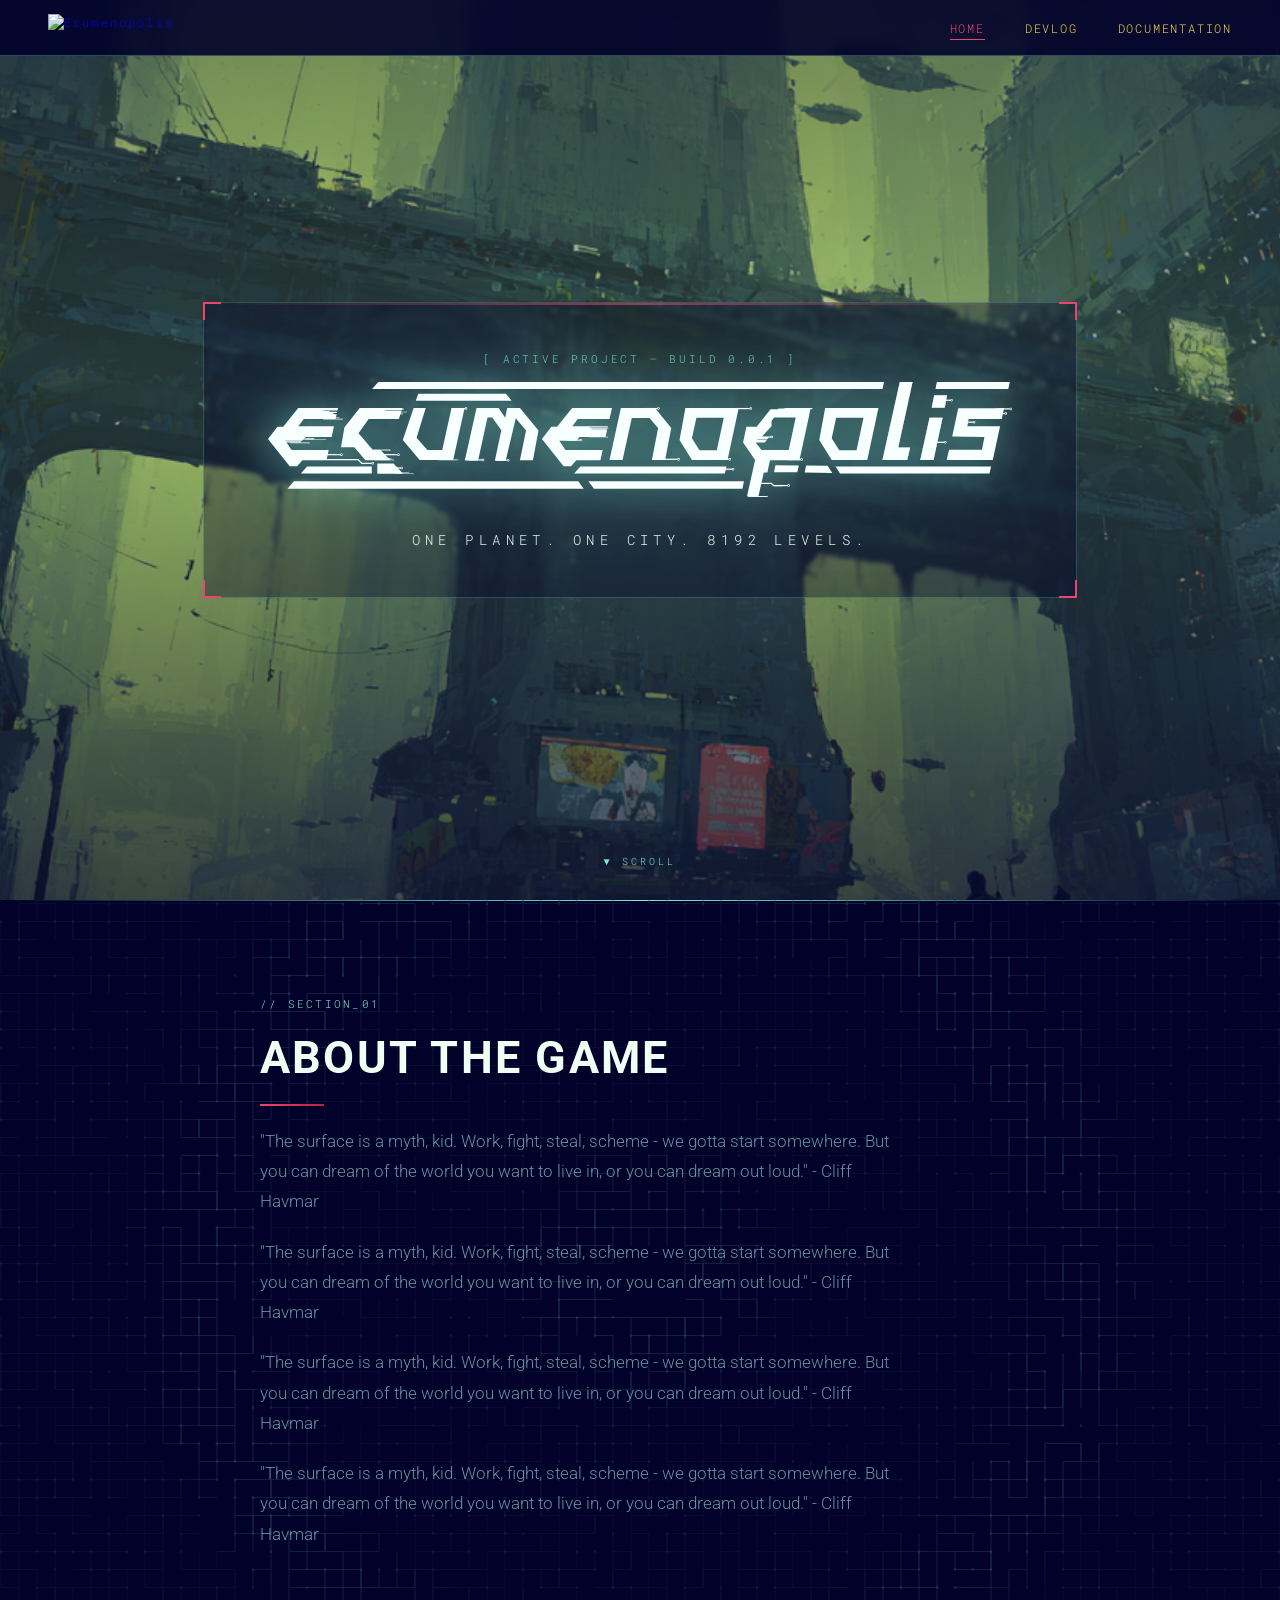
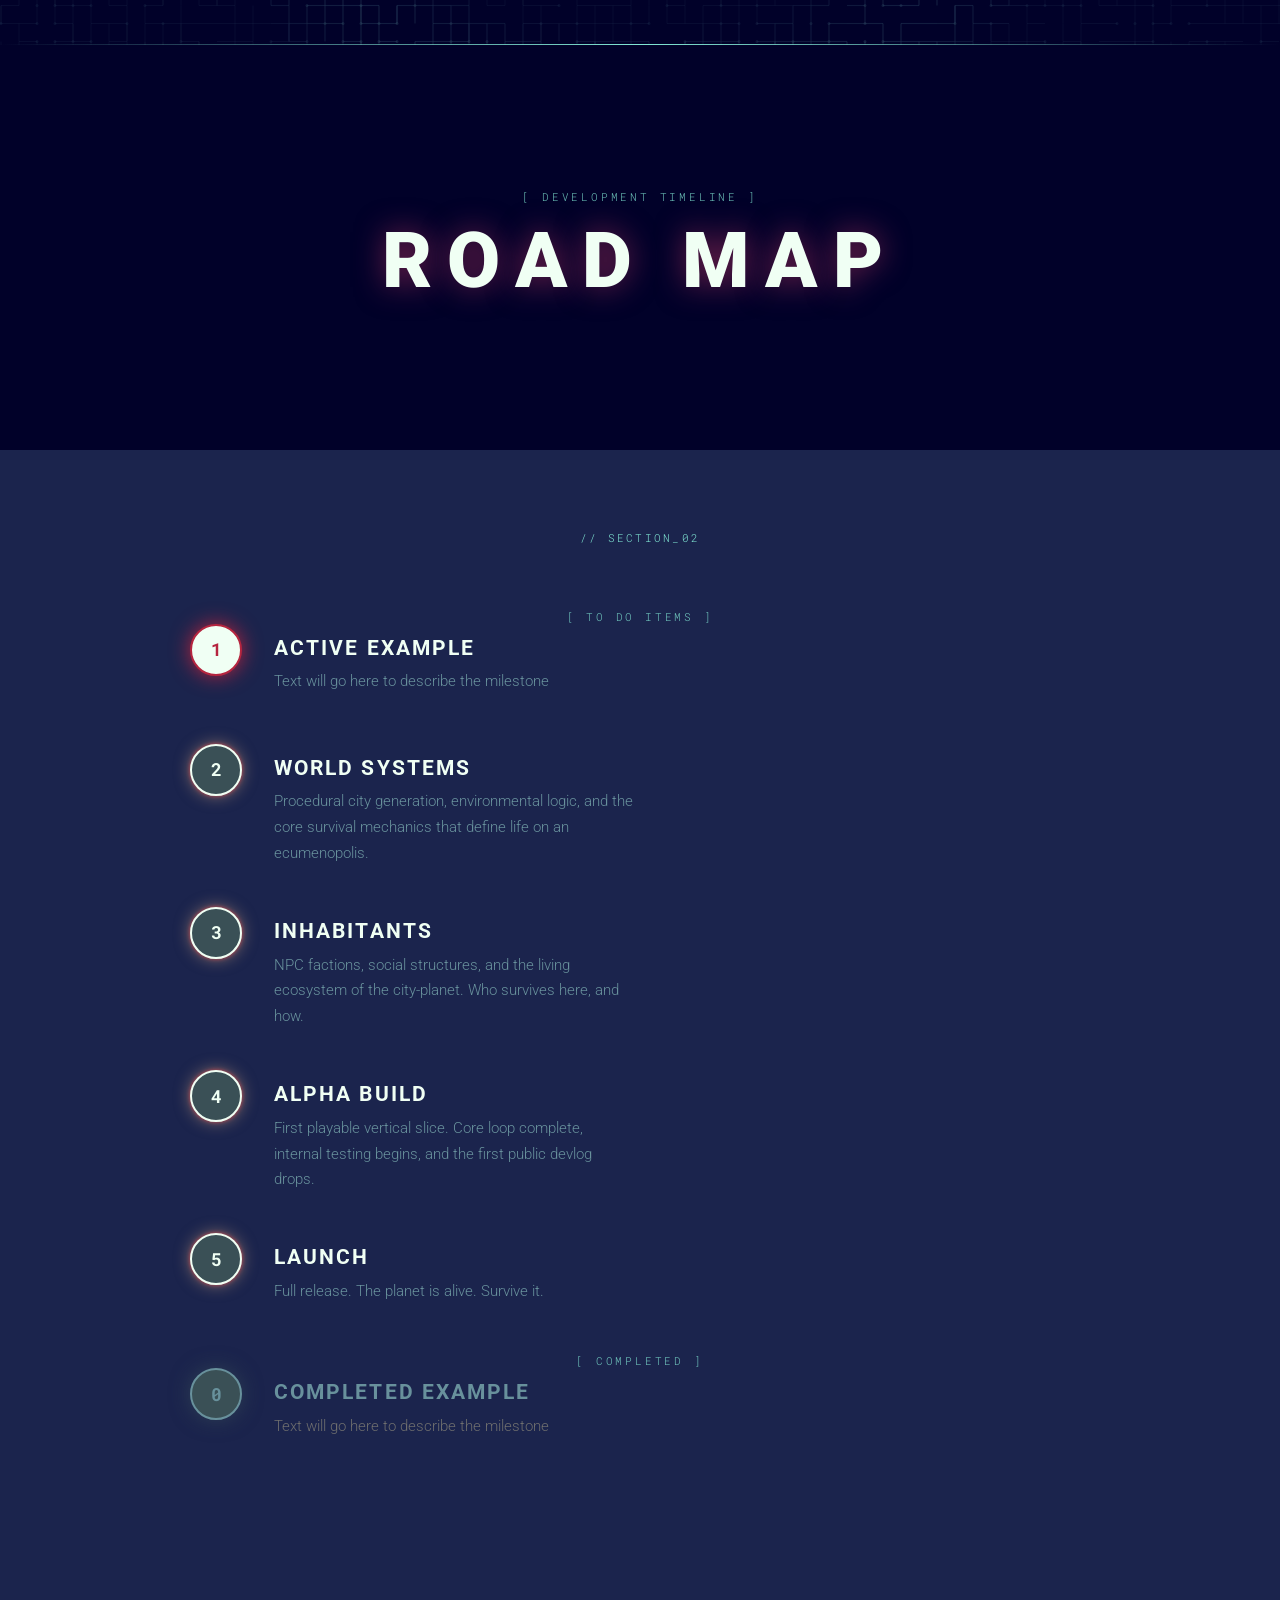
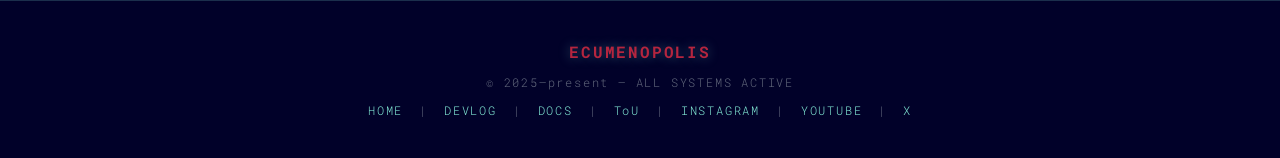
==== commit 686432b3: "Finalization of web design with all pages included and updated" ====
--- a/index.html
+++ b/index.html
@@ -3,7 +3,7 @@
 <head>
     <meta charset="UTF-8">
     <meta name="viewport" content="width=device-width, initial-scale=1.0">
-    <title>ECUMENOPOLIS — Dev Portal</title>
+    <title>ECUMENOPOLIS</title>
     <link rel="preconnect" href="https://fonts.googleapis.com">
     <link rel="preconnect" href="https://fonts.gstatic.com" crossorigin>
     <link href="https://fonts.googleapis.com/css2?family=Roboto:wght@300;400;700;900&family=Roboto+Mono:wght@400;700&display=swap" rel="stylesheet">
@@ -178,7 +178,7 @@
     <footer class="footer">
         <div class="footer__inner">
             <p class="footer__title">ECUMENOPOLIS</p>
-            <p class="footer__copy">© 2025 — ALL SYSTEMS ACTIVE</p>
+            <p class="footer__copy">© 2025–present — ALL SYSTEMS ACTIVE</p>
             <nav class="footer__nav">
                 <a href="/">HOME</a>
                 <span>|</span>
@@ -187,6 +187,7 @@
                 <a href="/documentation/">DOCS</a>
                 <span>|</span>
                 <a href="/tou/">ToU</a>
+                <span class="footer__nav-sep--desktop">|</span>
                 <span class="footer__nav-break"></span>
                 <a href="https://www.instagram.com/ecumenopolis.game/">INSTAGRAM</a>
                 <span>|</span>
--- a/css/main.css
+++ b/css/main.css
@@ -495,6 +495,12 @@
         width: 100%;
         height: 0;
     }
+}
+
+.footer__nav-sep--desktop { display: inline; }
+
+@media (max-width: 640px) {
+    .footer__nav-sep--desktop { display: none; }
 }
 
 /* ── PAGE HEADER ───────────────────────────────────────────── */
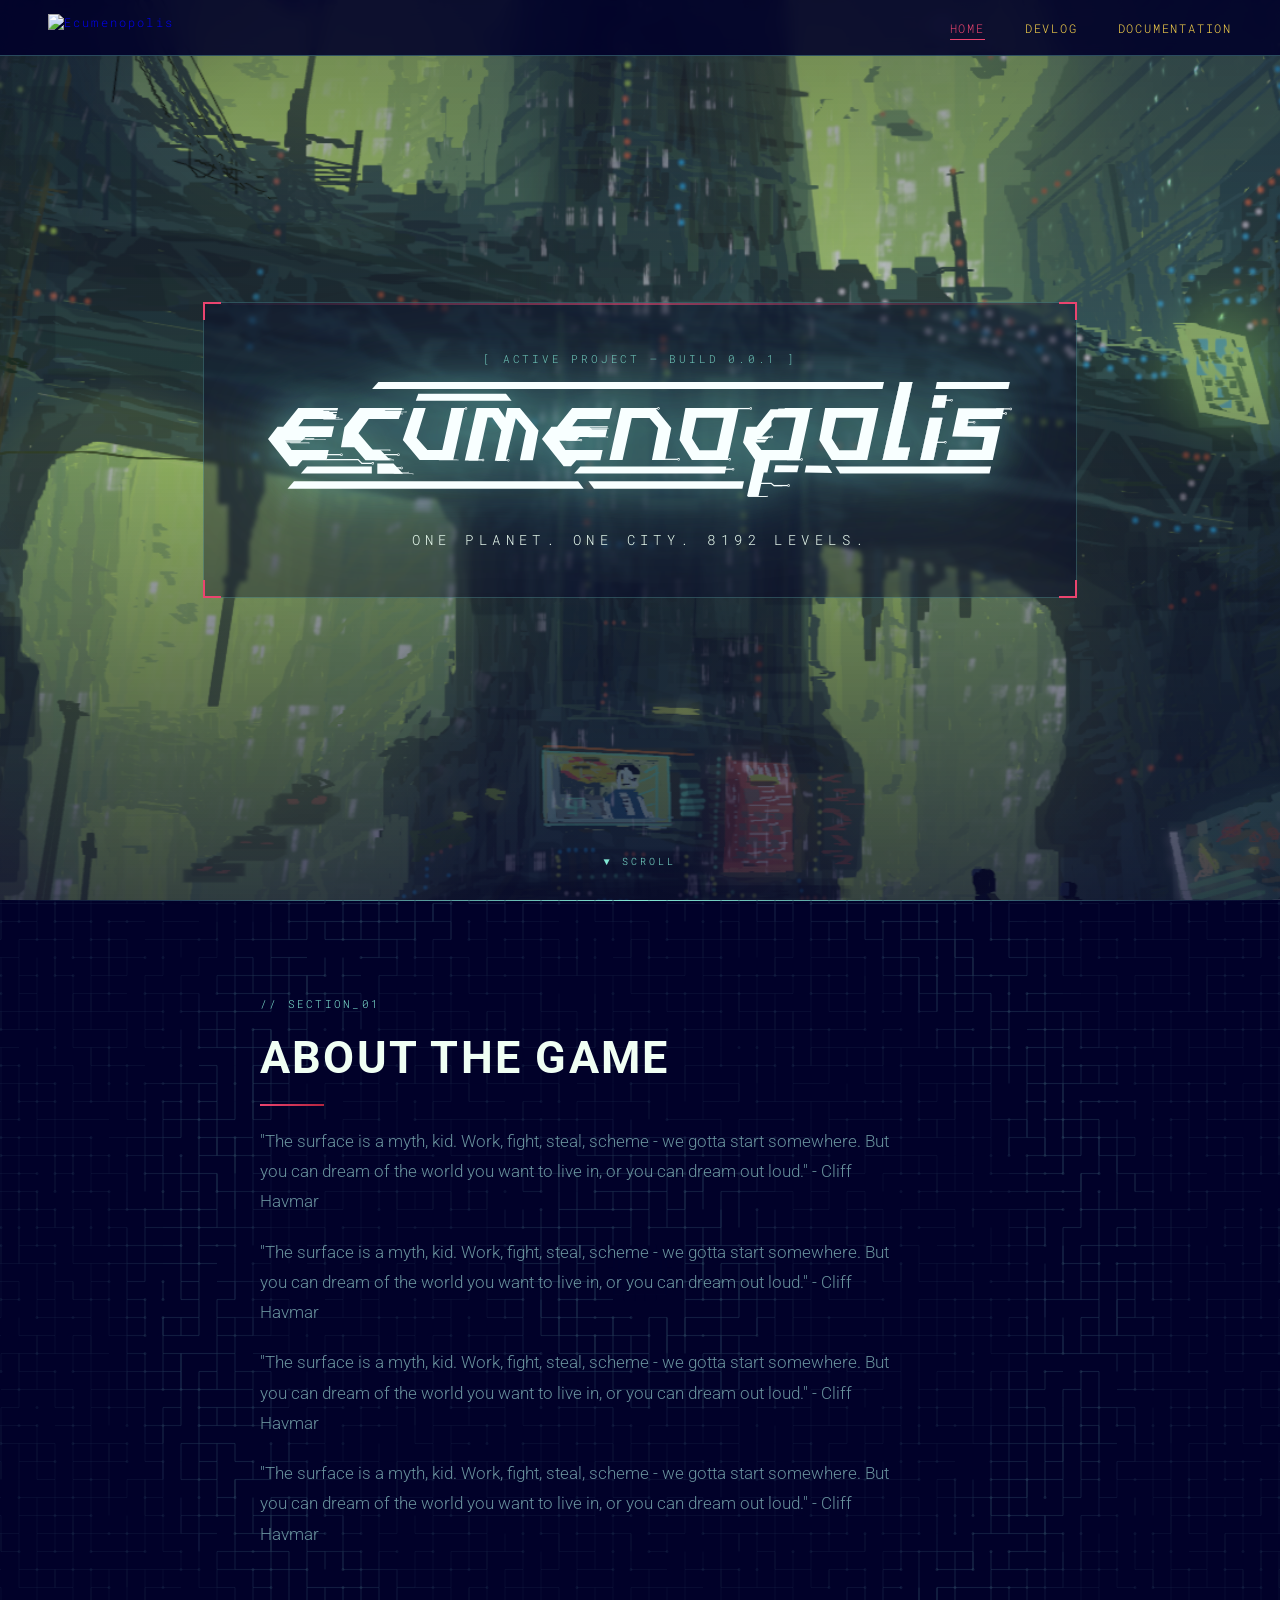
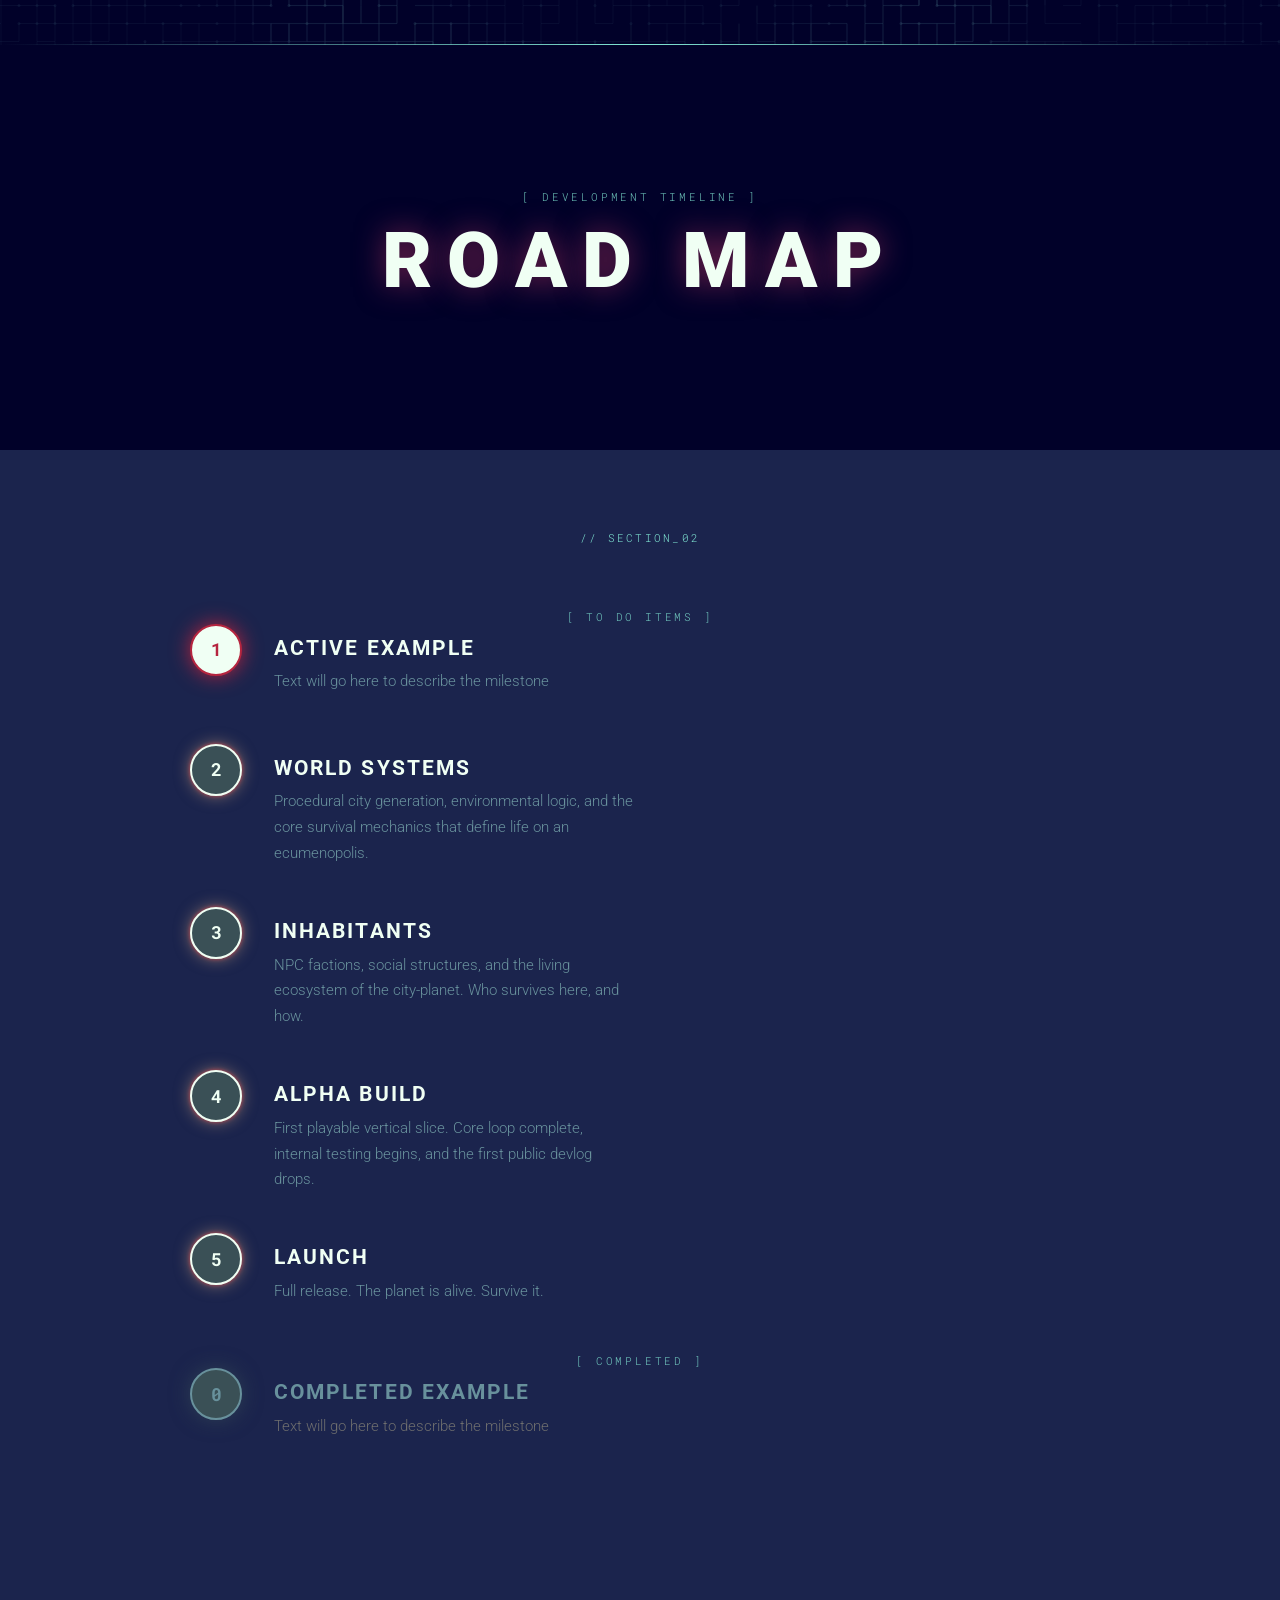
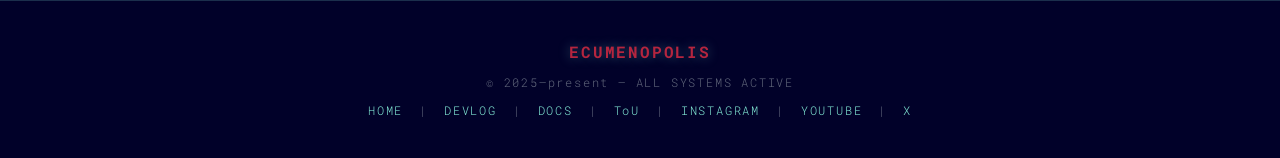
==== commit 3f4a10da: "Image 1 update" ====
--- a/index.html
+++ b/index.html
@@ -39,7 +39,7 @@
 
     <!-- ═══════════════════════════════════════════ HERO ═══ -->
     <section class="hero">
-        <img src="images/placeholder1.png" alt="Ecumenopolis hero background" class="hero__bg">
+        <img src="images/image_1.png" alt="Ecumenopolis hero background" class="hero__bg">
         <div class="hero__overlay"></div>
         <div class="hero__content">
             <div class="hero__scan-line"></div>
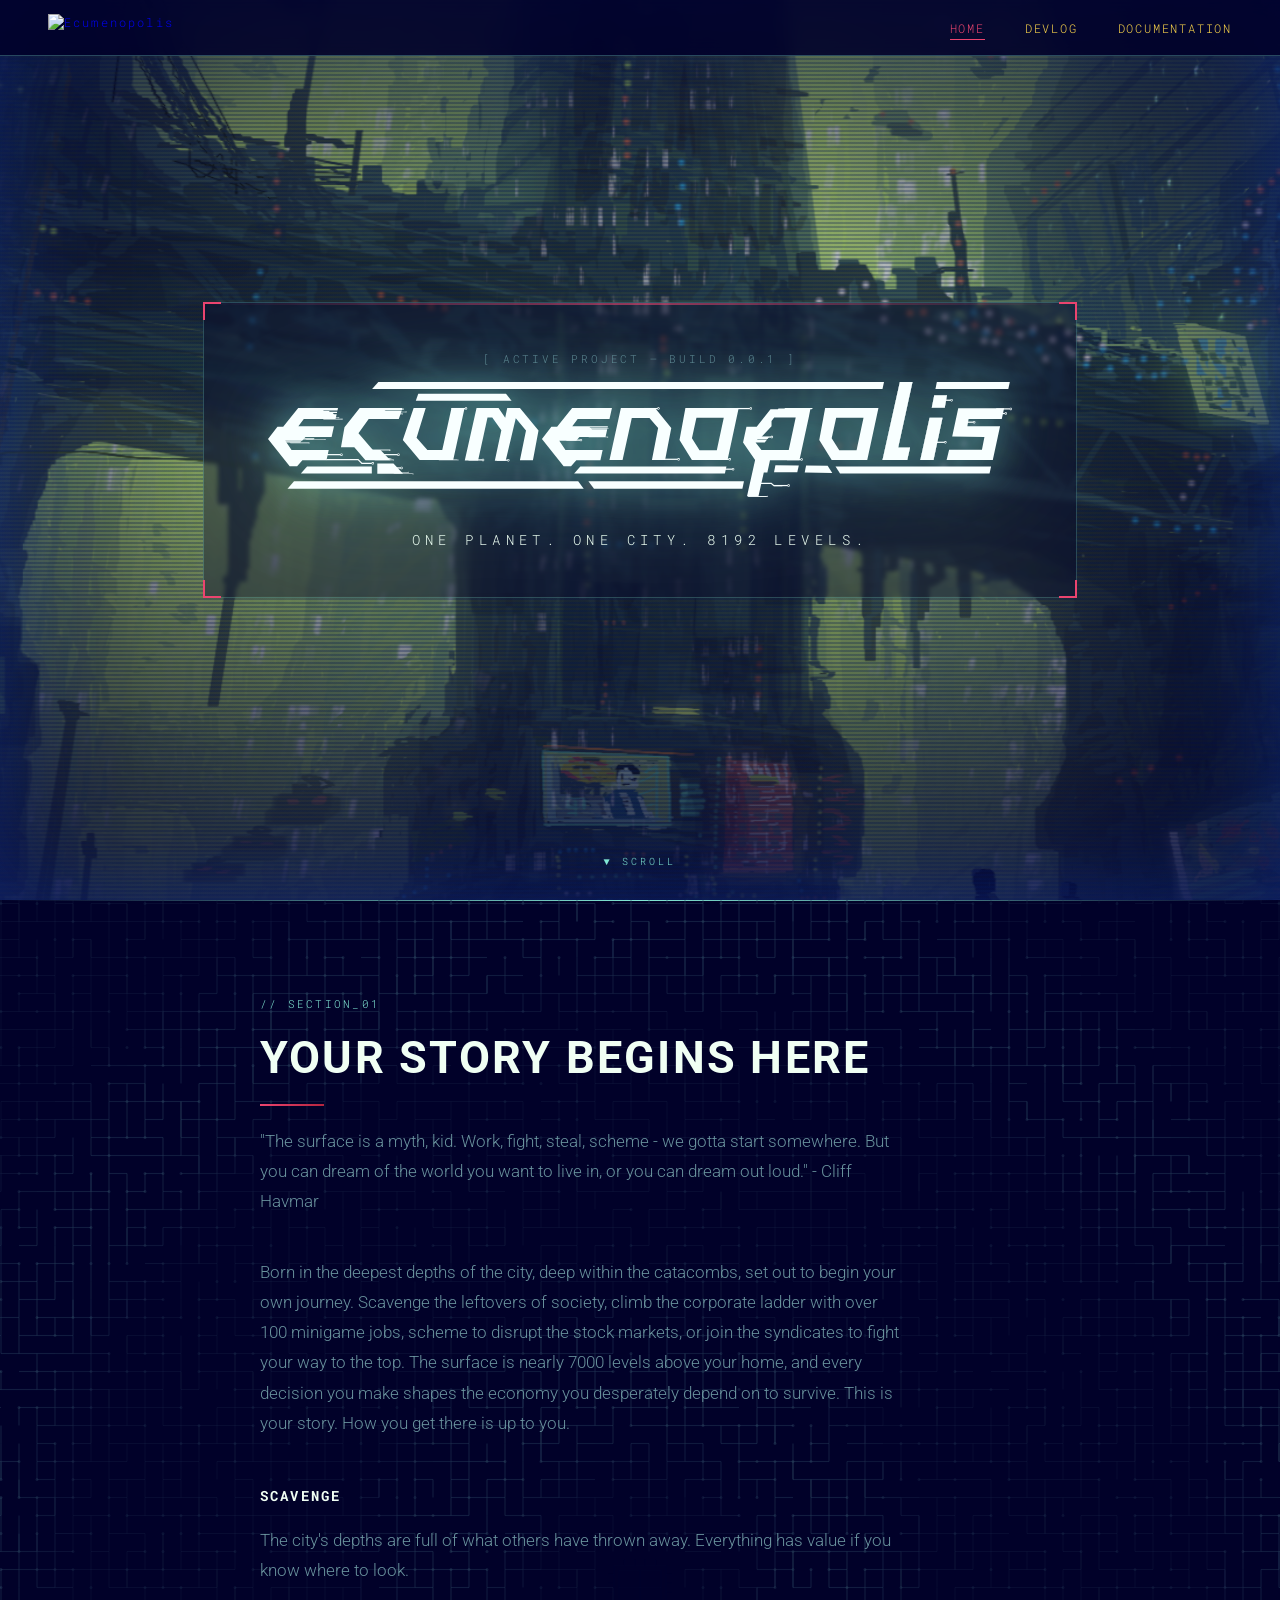
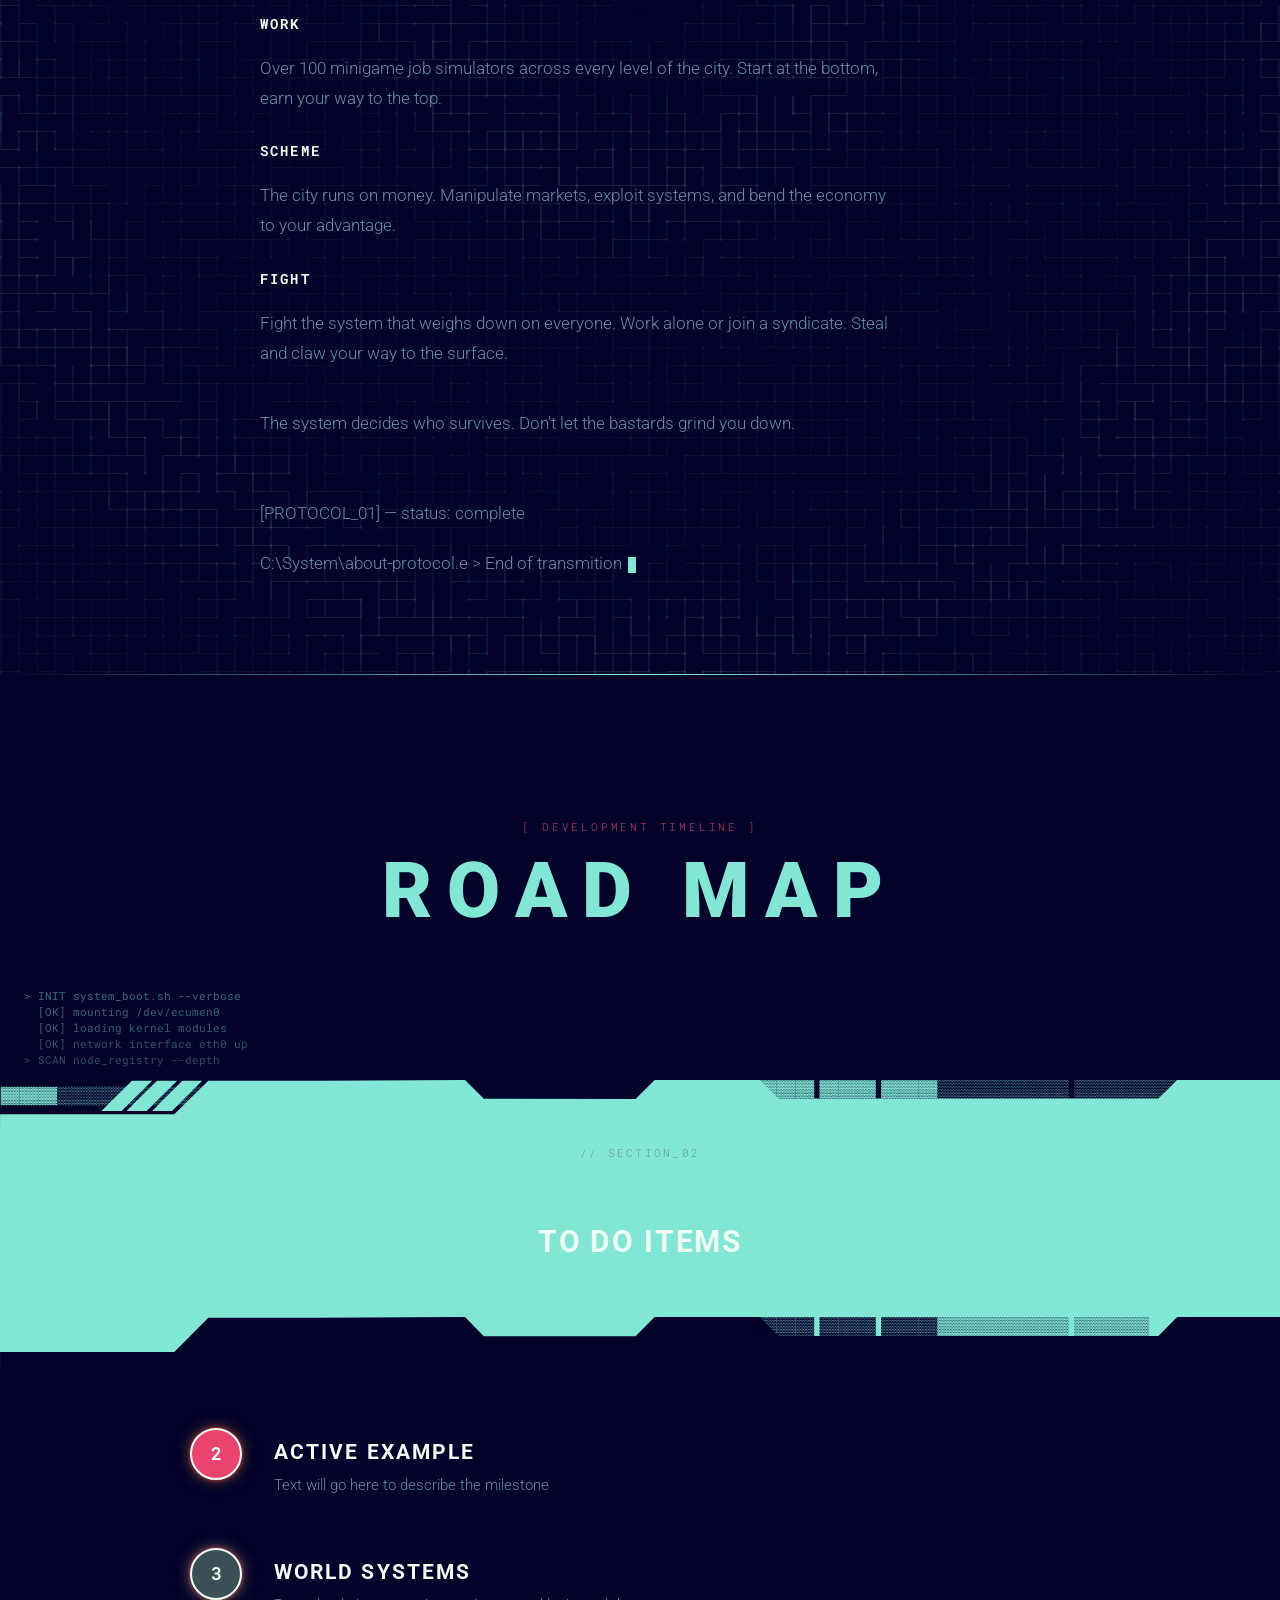
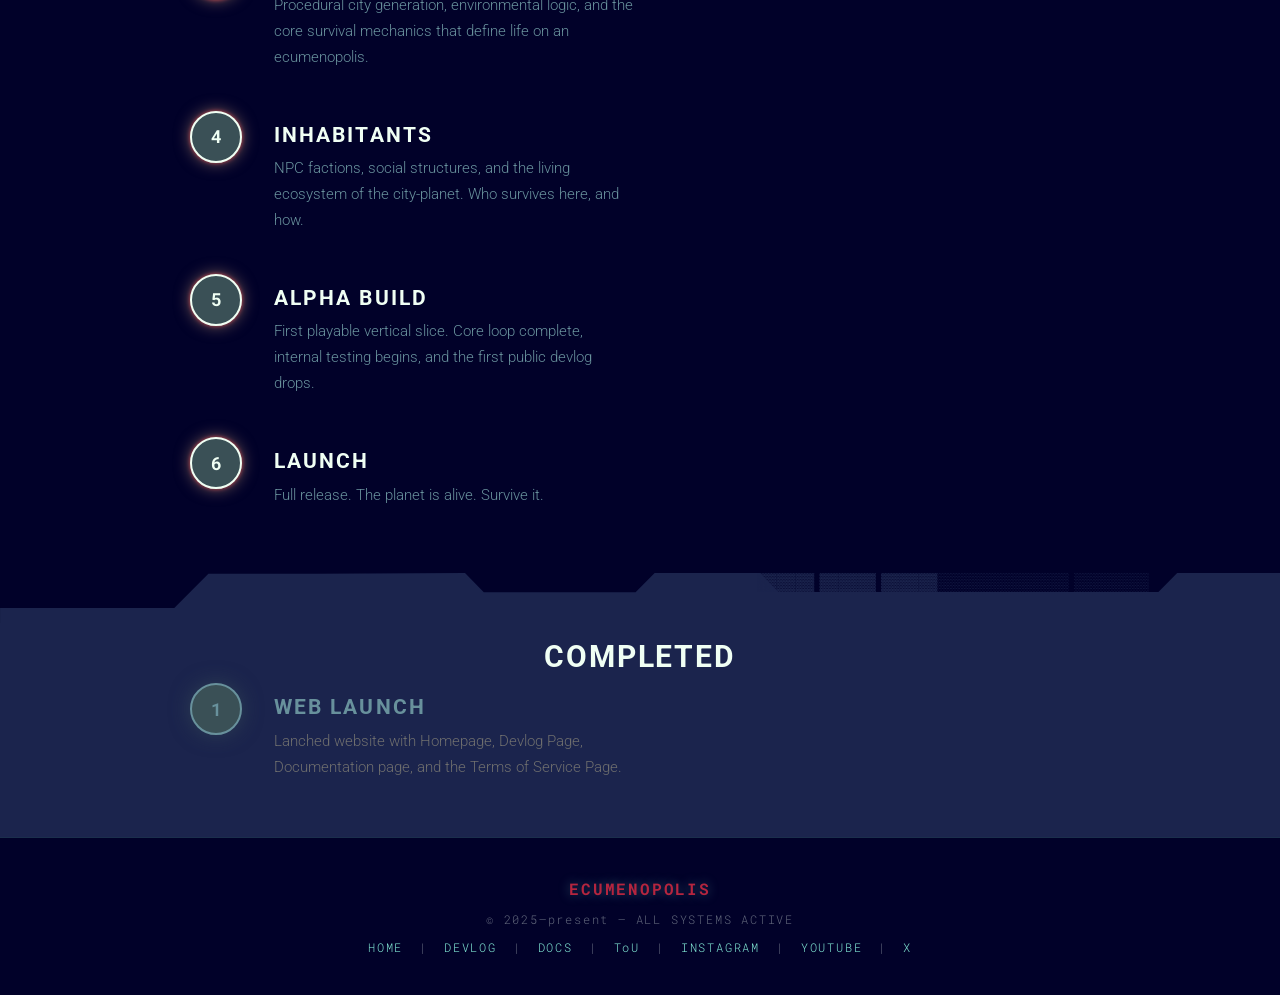
==== commit 2892822b: "Web Design Update" ====
--- a/index.html
+++ b/index.html
@@ -8,6 +8,22 @@
     <link rel="preconnect" href="https://fonts.gstatic.com" crossorigin>
     <link href="https://fonts.googleapis.com/css2?family=Roboto:wght@300;400;700;900&family=Roboto+Mono:wght@400;700&display=swap" rel="stylesheet">
     <link rel="stylesheet" href="css/main.css">
+    <style>
+        /* ── CURSOR BLINK ───────────────────────────────────────── */
+        .terminal__cursor {
+            display: inline-block;
+            width: 8px;
+            height: 1em;
+            background: var(--col-teal);
+            vertical-align: text-bottom;
+            animation: blink 1.1s step-end infinite;
+            margin-left: 2px;
+        }
+        @keyframes blink {
+            0%, 100% { opacity: 1; }
+            50%       { opacity: 0; }
+        }
+    </style>
 </head>
 <body>
 
@@ -41,6 +57,8 @@
     <section class="hero">
         <img src="images/image_1.png" alt="Ecumenopolis hero background" class="hero__bg">
         <div class="hero__overlay"></div>
+        <div class="hero__scanline-overlay"></div>
+        <div class="hero__vignette"></div>
         <div class="hero__content">
             <div class="hero__scan-line"></div>
             <p class="hero__pre-label">[ ACTIVE PROJECT — BUILD 0.0.1 ]</p>
@@ -65,46 +83,72 @@
         <canvas class="about__pcb" id="pcb-canvas" aria-hidden="true"></canvas>
         <div class="about__container">
             <div class="about__label">// SECTION_01</div>
-            <h2 class="about__heading">About The Game</h2>
+            <h2 class="about__heading">Your Story Begins Here</h2>
             <div class="about__divider"></div>
             <p class="about__body">
-                "The surface is a myth, kid. Work, fight, steal, scheme - we gotta start somewhere. But you can dream of the world you want to live in, or you can dream out loud." - Cliff Havmar
+                "The surface is a myth, kid. Work, fight, steal, scheme - we gotta start somewhere. 
+                But you can dream of the world you want to live in, or you can dream out loud." - Cliff Havmar
             </p>
-            <p class="about__body">
-                "The surface is a myth, kid. Work, fight, steal, scheme - we gotta start somewhere. But you can dream of the world you want to live in, or you can dream out loud." - Cliff Havmar
-            </p>
-            <p class="about__body">
-                "The surface is a myth, kid. Work, fight, steal, scheme - we gotta start somewhere. But you can dream of the world you want to live in, or you can dream out loud." - Cliff Havmar
-            </p>
-            <p class="about__body">
-                "The surface is a myth, kid. Work, fight, steal, scheme - we gotta start somewhere. But you can dream of the world you want to live in, or you can dream out loud." - Cliff Havmar
-            </p>
+            <span></span>
+            <p class="about__body">Born in the deepest depths of the city, deep within the catacombs, 
+                set out to begin your own journey. Scavenge the leftovers of society, 
+                climb the corporate ladder with over 100 minigame jobs, 
+                scheme to disrupt the stock markets, or join the syndicates to fight your way to the top. 
+                The surface is nearly 7000 levels above your home, and every decision you make shapes the 
+                economy you desperately depend on to survive. This is your story. How you get there is up to you.</p>
+            <span></span>
+            <h3 class="doc-panel__sub">Scavenge</h3>
+            <p class="about__body">The city's depths are full of what others have thrown away. Everything has value if you know where to look.</p>
+            <h3 class="doc-panel__sub">Work</h3>
+            <p class="about__body">Over 100 minigame job simulators across every level of the city. Start at the bottom, earn your way to the top.</p>
+            <h3 class="doc-panel__sub">Scheme</h3>
+            <p class="about__body">The city runs on money. Manipulate markets, exploit systems, and bend the economy to your advantage.</p>
+            <h3 class="doc-panel__sub">Fight</h3>
+            <p class="about__body">Fight the system that weighs down on everyone. Work alone or join a syndicate. Steal and claw your way to the surface.</p>
+            <span></span>
+            <p class="about__body">The system decides who survives. Don't let the bastards grind you down.</p>
+            <span></span>
+            <span></span>
+            <p class="about__body">[PROTOCOL_01] — status: complete</p>
+            <p class="about__body">C:\System\about-protocol.e > End of transmition <span class="terminal__cursor"></span></p>
         </div>
     </section>
 
     <!-- ═══════════════════════════════════════════ ROADMAP HERO ═══ -->
     <section class="roadmap-hero">
-        <img src="images/placeholder2.png" alt="Roadmap background" class="hero__bg">
+        <canvas class="page-header__terminal" id="terminal-canvas" aria-hidden="true"></canvas>
         <div class="hero__overlay"></div>
         <div class="roadmap-hero__content">
-            <p class="hero__pre-label">[ DEVELOPMENT TIMELINE ]</p>
+            <p class="hero__pre-label" style="color:#eb446f">[ DEVELOPMENT TIMELINE ]</p>
             <h2 class="roadmap-hero__title">ROAD MAP</h2>
         </div>
     </section>
 
     <!-- ═══════════════════════════════════════════ ROADMAP ═══ -->
+    
+    <div class="roadmap-divider">
+        <img src="Section Divider.svg" alt="" class="roadmap-divider__img">
+    </div>
+    
     <section class="roadmap">
         <div class="roadmap__container">
             <div class="roadmap__label">// SECTION_02</div>
-
-            
-            <p class="hero__pre-label">[ TO DO ITEMS ]</p>
-
-            <!-- MILESTONE 1 -->
+            <h2 class="entry__title entry__title--glitch" style="padding: 0rem 2rem 2rem;" data-text="To Do Items">TO DO ITEMS</h2>
+        </div>
+    </section>
+
+    <div class="roadmap-divider2" style="background-color: #81e7d4">
+    <img src="Section Divider_4.svg" alt="" class="roadmap-divider__img">
+    </div>
+    
+    <section class="roadmap" style="background-color: #010129;">
+        <div class="roadmap__container">
+            <div style="padding-bottom: 5%;"></div>
+            <!-- MILESTONE 2 -->
             <div class="milestone milestone--right milestone--active">
                 <div>
                     <div class="milestone__circle milestone__circle--active" id="milestone-circle">
-                        <span id="milestone-number">1</span>
+                        <span id="milestone-number">2</span>
                     </div>
                 </div>
                 <div class="milestone__content milestone__content--right">
@@ -113,10 +157,10 @@
                 </div>
             </div>
 
-            <!-- MILESTONE 2 -->
+            <!-- MILESTONE 3 -->
             <div class="milestone milestone--right">
                 <div>
-                    <div class="milestone__circle milestone__circle">2</div>
+                    <div class="milestone__circle milestone__circle">3</div>
                 </div>
                 <div class="milestone__content milestone__content--right">
                     <h2 class="milestone__name">WORLD SYSTEMS</h2>
@@ -124,10 +168,10 @@
                 </div>
             </div>
 
-            <!-- MILESTONE 3 -->
+            <!-- MILESTONE 4 -->
             <div class="milestone milestone--right">
                 <div>
-                    <div class="milestone__circle">3</div>
+                    <div class="milestone__circle">4</div>
                 </div>
                 <div class="milestone__content milestone__content--right">
                     <h2 class="milestone__name">INHABITANTS</h2>
@@ -135,10 +179,10 @@
                 </div>
             </div>
 
-            <!-- MILESTONE 4 -->
+            <!-- MILESTONE 5 -->
             <div class="milestone milestone--righ">
                 <div>
-                    <div class="milestone__circle">4</div>
+                    <div class="milestone__circle">5</div>
                 </div>
                 <div class="milestone__content milestone__content--right">
                     <h2 class="milestone__name">ALPHA BUILD</h2>
@@ -146,30 +190,37 @@
                 </div>
             </div>
 
-            <!-- MILESTONE 5 -->
+            <!-- MILESTONE 6 -->
             <div class="milestone milestone--right">
                 <div>
-                    <div class="milestone__circle">5</div>
+                    <div class="milestone__circle">6</div>
                 </div>
                 <div class="milestone__content milestone__content--right">
                     <h2 class="milestone__name">LAUNCH</h2>
                     <p class="milestone__desc">Full release. The planet is alive. Survive it.</p>
                 </div>
             </div>
-
-            <p class="hero__pre-label">[ COMPLETED ]</p>
-
-            <!-- MILESTONE SAMPLE — RIGHT (completed) -->
+        </div>
+    </section>
+
+    <div class="roadmap-divider2" style="background-color: #010129">
+    <img src="section_divider_3.svg" alt="" class="roadmap-divider__img">
+    </div>
+
+    <section class="roadmap" style="background-color: #1b244d;">
+        <div class="roadmap__container">
+            <h2 class="entry__title entry__title--glitch" style="padding-top: 0px" data-text="To Do Items">Completed</h2>
+            
+            <!-- MILESTONE SAMPLE — RIGHT (completed) 1 -->
             <div class="milestone milestone--right milestone--completed">
                 <div>
-                    <div class="milestone__circle milestone__circle--completed">0</div>
+                    <div class="milestone__circle milestone__circle--completed">1</div>
                 </div>
                 <div class="milestone__content milestone__content--right">
-                    <h2 class="milestone__name--completed">COMPLETED EXAMPLE</h2>
-                    <p class="milestone__desc" style="color: rgb(110, 110, 110);">Text will go here to describe the milestone</p>
+                    <h2 class="milestone__name--completed">WEB LAUNCH</h2>
+                    <p class="milestone__desc" style="color: rgb(110, 110, 110);">Lanched website with Homepage, Devlog Page, Documentation page, and the Terms of Service Page.</p>
                 </div>
             </div>
-
         </div>
     </section>
 
@@ -674,5 +725,239 @@
     })();
     </script>
 
+    <!-- ═══════════════════════════════════════════ TERMINAL BG CSS ═══ -->
+    <style>
+        .page-header { position: relative; }
+        .page-header__terminal {
+            position: absolute;
+            inset: 0;
+            width: 100%;
+            height: 100%;
+            pointer-events: none;
+            z-index: 0;
+        }
+        .page-header__inner { position: relative; z-index: 1; }
+    </style>
+
+    <!-- ═══════════════════════════════════════════ TERMINAL BG JS ═══ -->
+    <script>
+    (function() {
+        const canvas = document.getElementById('terminal-canvas');
+        const header = canvas.parentElement;
+        const ctx = canvas.getContext('2d');
+        const COLOR = '#81e7d4';
+        const FONT_SIZE = 11;
+        const LINE_HEIGHT = 16;
+        const FONT = `${FONT_SIZE}px "Roboto Mono", monospace`;
+
+        const LINES = [
+            '> INIT system_boot.sh --verbose',
+            '  [OK] mounting /dev/ecumen0',
+            '  [OK] loading kernel modules',
+            '  [OK] network interface eth0 up',
+            '> SCAN node_registry --depth=all',
+            '  found 8192 registered nodes',
+            '  active: 4471  |  dormant: 3721',
+            '> QUERY population_index --sector=deep',
+            '  sector_01 ... 2,847,331 entities',
+            '  sector_02 ... 1,994,002 entities',
+            '  sector_03 ... 3,112,887 entities',
+            '  WARNING: sector_04 data incomplete',
+            '> LOAD city_map.dat --render=false',
+            '  parsing level 0001 ... done',
+            '  parsing level 0512 ... done',
+            '  parsing level 1024 ... done',
+            '  parsing level 2048 ... done',
+            '  parsing level 4096 ... done',
+            '  parsing level 7168 ... done [SURFACE]',
+            '  parsing level 8192 ... done [APEX]',
+            '> RUN integrity_check --all',
+            '  checking subsystem: POWER ... pass',
+            '  checking subsystem: WATER ... pass',
+            '  checking subsystem: ATMO  ... degraded',
+            '  checking subsystem: COMMS ... pass',
+            '  checking subsystem: RAIL  ... pass',
+            '  WARNING: atmospheric recyclers at 61%',
+            '> FETCH faction_data --format=raw',
+            '  [SYNDICATE_07] status: active',
+            '  [CORP_HELION]  status: active',
+            '  [DEEP_CULT_3]  status: unknown',
+            '  [FREE_RUNNERS] status: active',
+            '  [IRON_WARD]    status: hostile',
+            '> EXEC resource_audit.sh',
+            '  fuel_cells ......... 84%',
+            '  coolant_reserve .... 71%',
+            '  data_storage ....... 99%',
+            '  power_grid ......... 92%',
+            '> PING surface_relay --timeout=30',
+            '  relay_01 ... response 14ms',
+            '  relay_02 ... response 22ms',
+            '  relay_03 ... no response',
+            '  relay_04 ... response 8ms',
+            '> LOG system_events --last=100',
+            '  [2291.03.14 04:12] node_7741 offline',
+            '  [2291.03.14 04:18] rerouting traffic',
+            '  [2291.03.14 05:01] node_7741 restored',
+            '  [2291.03.14 06:33] sector_04 alert',
+            '  [2291.03.14 07:44] alert cleared',
+            '> COMPILE build_manifest.dat',
+            '  reading source files ...',
+            '  linking dependencies ...',
+            '  optimizing output .....',
+            '  build complete: 0 errors, 2 warnings',
+            '> STATUS all --brief',
+            '  city_core .......... ONLINE',
+            '  deep_transit ....... ONLINE',
+            '  surface_access ..... RESTRICTED',
+            '  emergency_systems .. STANDBY',
+            '> _',
+        ];
+
+        function resize() {
+            canvas.width = header.offsetWidth;
+            canvas.height = header.offsetHeight;
+        }
+        resize();
+        window.addEventListener('resize', resize);
+
+        // Build schedule with variable speed
+        // Base char delay is 18ms, range is 50%-400% = 9ms to 72ms
+        // Speed changes randomly every few characters to simulate real terminal bursts
+        const BASE_DELAY = 18;
+        const LINE_PAUSE_BASE = 120;
+
+        let schedule = [];
+        let totalMs = 0;
+        let currentSpeed = 1.0; // multiplier
+        let charsUntilSpeedChange = Math.floor(Math.random() * 20) + 5;
+
+        LINES.forEach(line => {
+            for (let i = 0; i < line.length; i++) {
+                // Randomly change speed
+                charsUntilSpeedChange--;
+                if (charsUntilSpeedChange <= 0) {
+                    // New speed between 0.25 (4x faster) and 2.0 (2x slower = 50% speed)
+                    currentSpeed = 0.25 + Math.random() * 1.75;
+                    charsUntilSpeedChange = Math.floor(Math.random() * 25) + 3;
+                }
+                schedule.push({ time: totalMs, lineText: line, charIndex: i });
+                totalMs += Math.round(BASE_DELAY * currentSpeed);
+            }
+            // Variable pause between lines — commands pause longer than output
+            const isCommand = line.trimStart().startsWith('>');
+            const pauseMultiplier = isCommand ? (1.5 + Math.random()) : (0.5 + Math.random() * 0.5);
+            totalMs += Math.round(LINE_PAUSE_BASE * pauseMultiplier);
+        });
+
+        const LOOP_DURATION = totalMs;
+        const start = performance.now();
+
+        function draw(now) {
+            const W = canvas.width;
+            const H = canvas.height;
+            ctx.clearRect(0, 0, W, H);
+
+            const elapsed = (now - start) % LOOP_DURATION;
+
+            ctx.font = FONT;
+            ctx.fillStyle = COLOR;
+
+            const lineTexts = {};
+            for (const entry of schedule) {
+                if (entry.time > elapsed) break;
+                lineTexts[entry.lineText] = entry.lineText.substring(0, entry.charIndex + 1);
+            }
+
+            const lines = Object.values(lineTexts).reverse();
+            const paddingX = 24;
+            const paddingBottom = 16;
+            let y = H - paddingBottom;
+
+            for (let i = 0; i < lines.length; i++) {
+                if (y < 0) break;
+                ctx.fillText(lines[i], paddingX, y);
+                y -= LINE_HEIGHT;
+            }
+
+            requestAnimationFrame(draw);
+        }
+
+        requestAnimationFrame(draw);
+    })();
+    </script>
+    <style>
+        .entry__title--glitch {
+            position: relative;
+            display: inline-block;
+        }
+        .entry__title--glitch::before {
+            content: attr(data-text);
+            position: absolute;
+            top: 0; left: 0;
+            color: rgba(235, 68, 111, 0.5);
+            mix-blend-mode: screen;
+            opacity: 0;
+            pointer-events: none;
+            white-space: nowrap;
+        }
+        .entry__title--glitch::after {
+            content: attr(data-text);
+            position: absolute;
+            top: 0; left: 0;
+            color: rgba(129, 231, 212, 0.45);
+            mix-blend-mode: screen;
+            opacity: 0;
+            pointer-events: none;
+            white-space: nowrap;
+        }
+        @keyframes et-main {
+            0%   { transform: translate(0); clip-path: none; opacity: 1; }
+            15%  { transform: translate(-0.6px, 0.2px) skewX(-0.4deg); clip-path: polygon(0 10%, 100% 10%, 100% 38%, 0 38%); opacity: 0.98; }
+            30%  { transform: translate(0.6px, -0.3px) skewX(0.3deg); clip-path: polygon(0 55%, 100% 55%, 100% 78%, 0 78%); }
+            50%  { transform: translate(0); clip-path: none; opacity: 1; }
+            65%  { transform: translate(-0.3px, 0.2px); clip-path: polygon(0 40%, 100% 40%, 100% 60%, 0 60%); opacity: 0.97; }
+            80%  { transform: translate(0); clip-path: none; opacity: 1; }
+            100% { transform: translate(0); clip-path: none; opacity: 1; }
+        }
+        @keyframes et-r {
+            0%   { transform: translate(0); opacity: 0; }
+            15%  { transform: translate(1px, -0.3px); opacity: 0.07; }
+            30%  { transform: translate(-0.8px, 0.2px); opacity: 0.05; }
+            50%  { transform: translate(0); opacity: 0; }
+            65%  { transform: translate(0.9px, 0.2px); opacity: 0.06; }
+            80%  { transform: translate(0); opacity: 0; }
+            100% { opacity: 0; }
+        }
+        @keyframes et-b {
+            0%   { transform: translate(0); opacity: 0; }
+            15%  { transform: translate(-0.9px, 0.3px); opacity: 0.06; }
+            30%  { transform: translate(0.7px, -0.2px); opacity: 0.05; }
+            50%  { transform: translate(0); opacity: 0; }
+            65%  { transform: translate(-0.8px, -0.2px); opacity: 0.05; }
+            80%  { transform: translate(0); opacity: 0; }
+            100% { opacity: 0; }
+        }
+        .entry__title--glitch.glitching          { animation: et-main 0.45s steps(1) forwards; }
+        .entry__title--glitch.glitching::before  { animation: et-r 0.45s steps(1) forwards; }
+        .entry__title--glitch.glitching::after   { animation: et-b 0.45s steps(1) forwards; }
+    </style>
+
+    <!-- ═══════════════════════════════════════════ ENTRY GLITCH JS ═══ -->
+    <script>
+    (function() {
+        const titles = document.querySelectorAll('.entry__title--glitch');
+        titles.forEach(title => {
+            function triggerGlitch() {
+                title.classList.add('glitching');
+                setTimeout(() => title.classList.remove('glitching'), 480);
+                const next = 1000 + Math.random() * 11000;
+                setTimeout(triggerGlitch, next);
+            }
+            const initial = 1000 + Math.random() * 11000;
+            setTimeout(triggerGlitch, initial);
+        });
+    })();
+    </script>
+
 </body>
 </html>
--- a/css/main.css
+++ b/css/main.css
@@ -133,6 +133,34 @@
     );
 }
 
+.hero__scanline-overlay {
+    position: absolute;
+    inset: 0;
+    background: repeating-linear-gradient(
+        to bottom,
+        transparent 0px,
+        transparent 2px,
+        rgba(1, 20, 80, 0.28) 2px,
+        rgba(1, 20, 80, 0.28) 4px
+    );
+    pointer-events: none;
+    z-index: 1;
+    box-shadow: inset 0 0 60px rgba(30, 80, 180, 0.25);
+}
+
+.hero__vignette {
+    position: absolute;
+    inset: 0;
+    background: radial-gradient(
+        ellipse at center,
+        transparent 40%,
+        rgba(1, 1, 41, 0.55) 100%
+    );
+    box-shadow: inset 0 0 120px rgba(20, 60, 180, 0.35);
+    pointer-events: none;
+    z-index: 1;
+}
+
 .hero__content {
     position: relative;
     z-index: 2;
@@ -163,7 +191,7 @@
     font-family: var(--font-mono);
     font-size: 0.7rem;
     letter-spacing: 0.25em;
-    color: var(--col-teal);
+    color: var(--col-pale-blue);
     opacity: 0.85;
 }
 
@@ -316,14 +344,48 @@
     font-weight: 900;
     letter-spacing: 0.2em;
     text-transform: uppercase;
-    color: var(--col-off-white);
-    text-shadow: 0 0 30px rgba(235, 68, 111, 0.5);
-}
+    color: var(--col-teal);
+}
+
+.roadmap-divider2 {
+    width: 100%;
+    display: block;
+    line-height: 0;
+    background-color: var(--col-teal);
+    overflow: hidden;
+    /* 1. Pull the next section up by 1px to close the gap */
+    margin-bottom: -1px; 
+    /* 2. Ensure no internal padding is creating space */
+    padding: 0;
+}
+
+.roadmap-divider {
+    width: 100%;
+    display: block;
+    line-height: 0;
+    background-color: transparent;
+    overflow: hidden;
+    /* 1. Pull the next section up by 1px to close the gap */
+    margin-bottom: -1px; 
+    /* 2. Ensure no internal padding is creating space */
+    padding: 0;
+}
+
+.roadmap-divider__img {
+    width: 100.2%; /* 3. Slight overshoot to prevent horizontal slivers */
+    height: auto;
+    /*display: block;*/
+    object-fit: contain;
+    /* 4. Ensure it sits flush against the top */
+    margin: 0;
+    vertical-align: bottom;
+        }
+
 
 /* ── ROADMAP SECTION ───────────────────────────────────────── */
 .roadmap {
-    background: var(--col-surface);
-    padding: 5rem 2rem 7rem;
+    background: var(--col-teal);
+    padding: 1rem 2rem 1rem;
     position: relative;
 }
 .roadmap__label {
@@ -331,7 +393,7 @@
     font-family: var(--font-mono);
     font-size: 0.7rem;
     letter-spacing: 0.2em;
-    color: var(--col-teal);
+    color: var(--col-pale-blue);
     margin-bottom: 4rem;
 }
 
@@ -374,10 +436,10 @@
 }
 
 .milestone__circle--active {
-    background: var(--col-off-white);
-    border-color: var(--col-burn-red);
-    box-shadow: 0 0 20px var(--col-burn-red);
-    color: #b5253f;
+    background: var(--col-hot-pink);
+    border-color: var(--col-off-white);
+    box-shadow: 0 0 16px rgba(240, 146, 52, 0.5), 0 0 4px var(--col-burn-red);
+    color: var(--col-off-white);
     animation: glow-pulse-active 4s ease-in-out infinite;
 }
 
@@ -395,8 +457,8 @@
 }
 
 @keyframes glow-pulse-active {
-    0%, 100% { box-shadow: 0 0 20px var(--col-burn-red); }
-    50%       { box-shadow: 0 0 4px rgba(181, 37, 63, 0.2); }
+    0%, 100% { box-shadow: 0 0 16px rgba(240, 146, 52, 0.5), 0 0 4px var(--col-burn-red); }
+    50%       { box-shadow: 0 0 4px rgba(240, 146, 52, 0.1), 0 0 1px var(--col-burn-red); }
 }
 
 @keyframes glow-pulse-completed {
@@ -563,6 +625,28 @@
     gap: 0;
 }
 
+.devlog-divider {
+    width: 100%;
+    display: block;
+    line-height: 0;
+    background-color: transparent;
+    overflow: hidden;
+    /* 1. Pull the next section up by 1px to close the gap */
+    margin-bottom: -1px; 
+    /* 2. Ensure no internal padding is creating space */
+    padding: 0;
+}
+
+.devlog-divider__img {
+    width: 100.2%; /* 3. Slight overshoot to prevent horizontal slivers */
+    height: auto;
+    /*display: block;*/
+    object-fit: contain;
+    /* 4. Ensure it sits flush against the top */
+    margin: 0;
+    vertical-align: bottom;
+        }
+
 /* ── ENTRY ─────────────────────────────────────────────────── */
 .entry {
     padding: 3rem 0;
@@ -633,7 +717,7 @@
 .docs__sidebar {
     width: 25%;
     flex-shrink: 0;
-    background: var(--col-surface);
+    background: var(--col-pale-blue);
     border-right: 1px solid rgba(129, 231, 212, 0.15);
     padding: 2rem 0;
     position: sticky;
@@ -646,7 +730,7 @@
 .docs__sidebar::-webkit-scrollbar-track { background: transparent; }
 .docs__sidebar::-webkit-scrollbar-thumb { background: rgba(129, 231, 212, 0.3); border-radius: 2px; }
 
-.doc-cat { margin-bottom: 0.25rem; }
+.doc-cat { margin-bottom: 0.25rem;}
 
 .doc-cat__toggle {
     width: 100%;
@@ -661,7 +745,6 @@
     font-size: 0.7rem;
     font-weight: 700;
     letter-spacing: 0.2em;
-    color: var(--col-teal);
     text-align: left;
     text-transform: uppercase;
     transition: color 0.2s, background 0.2s;
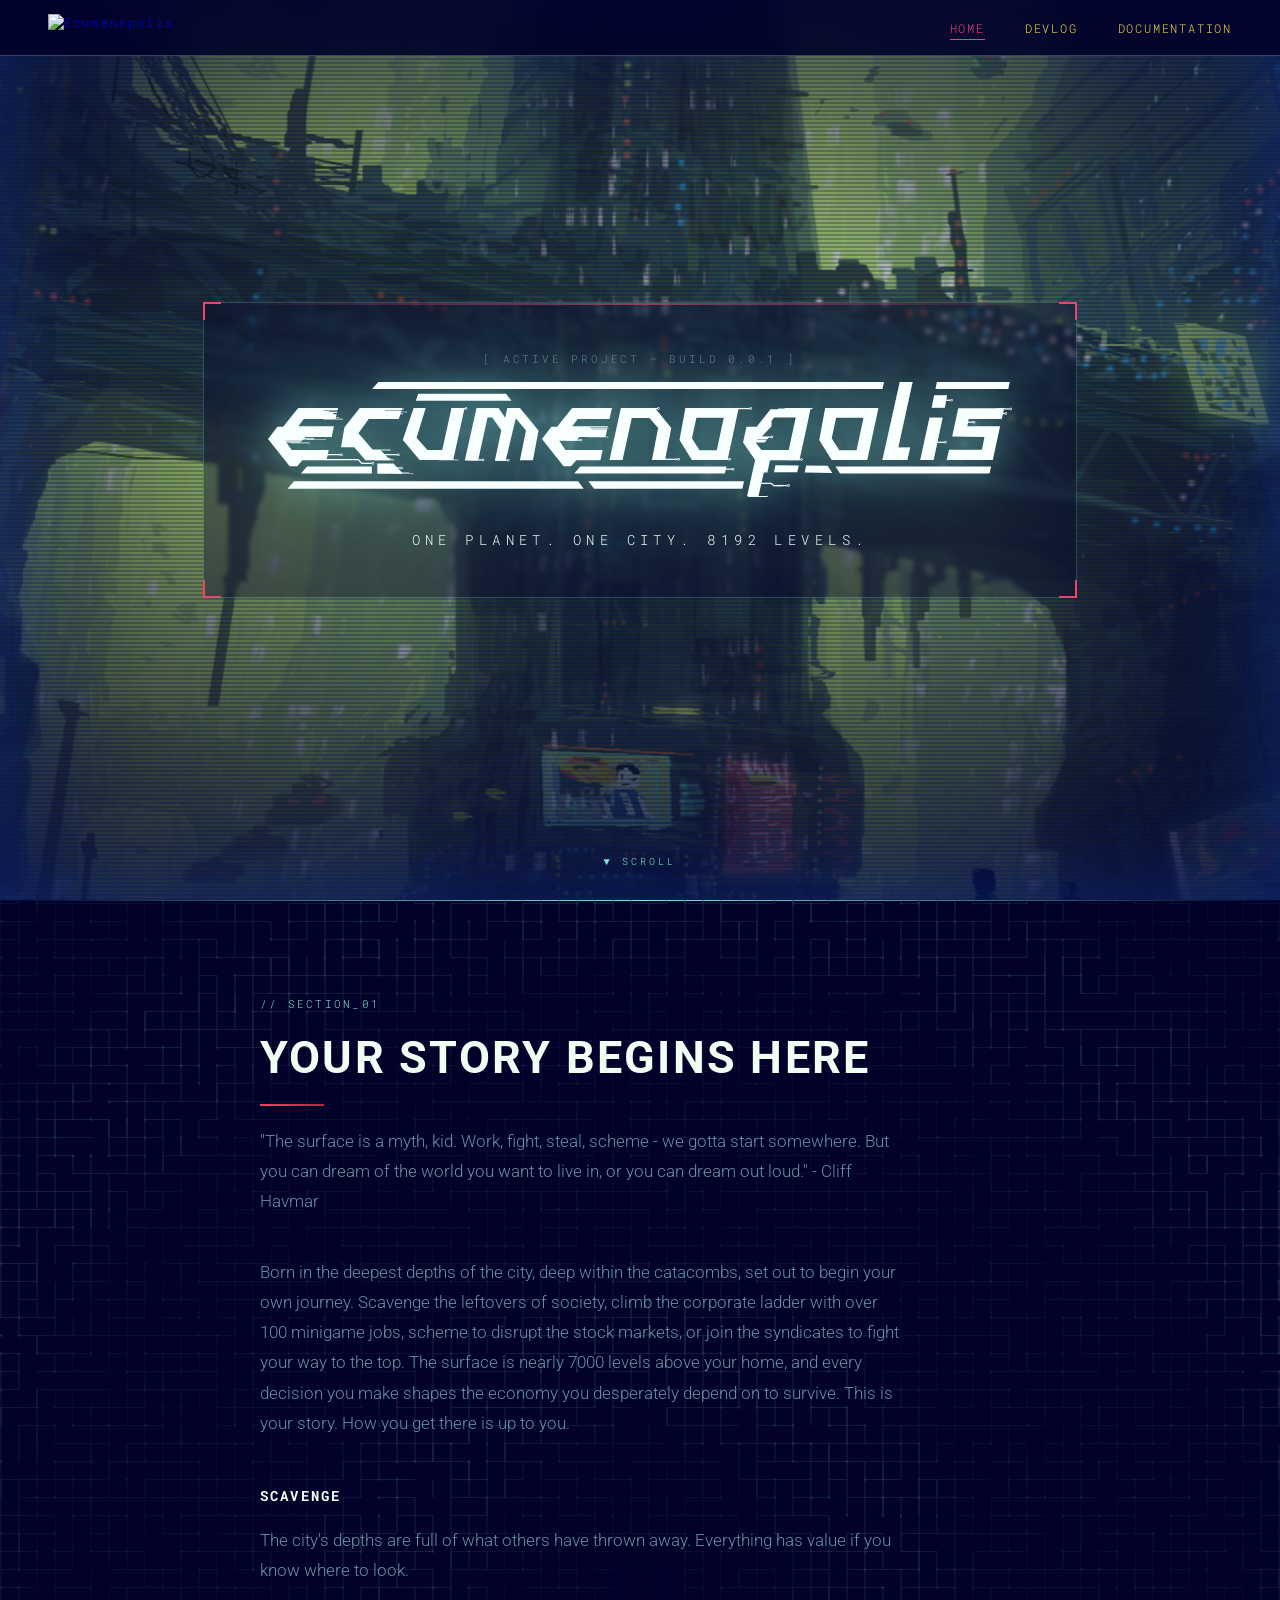
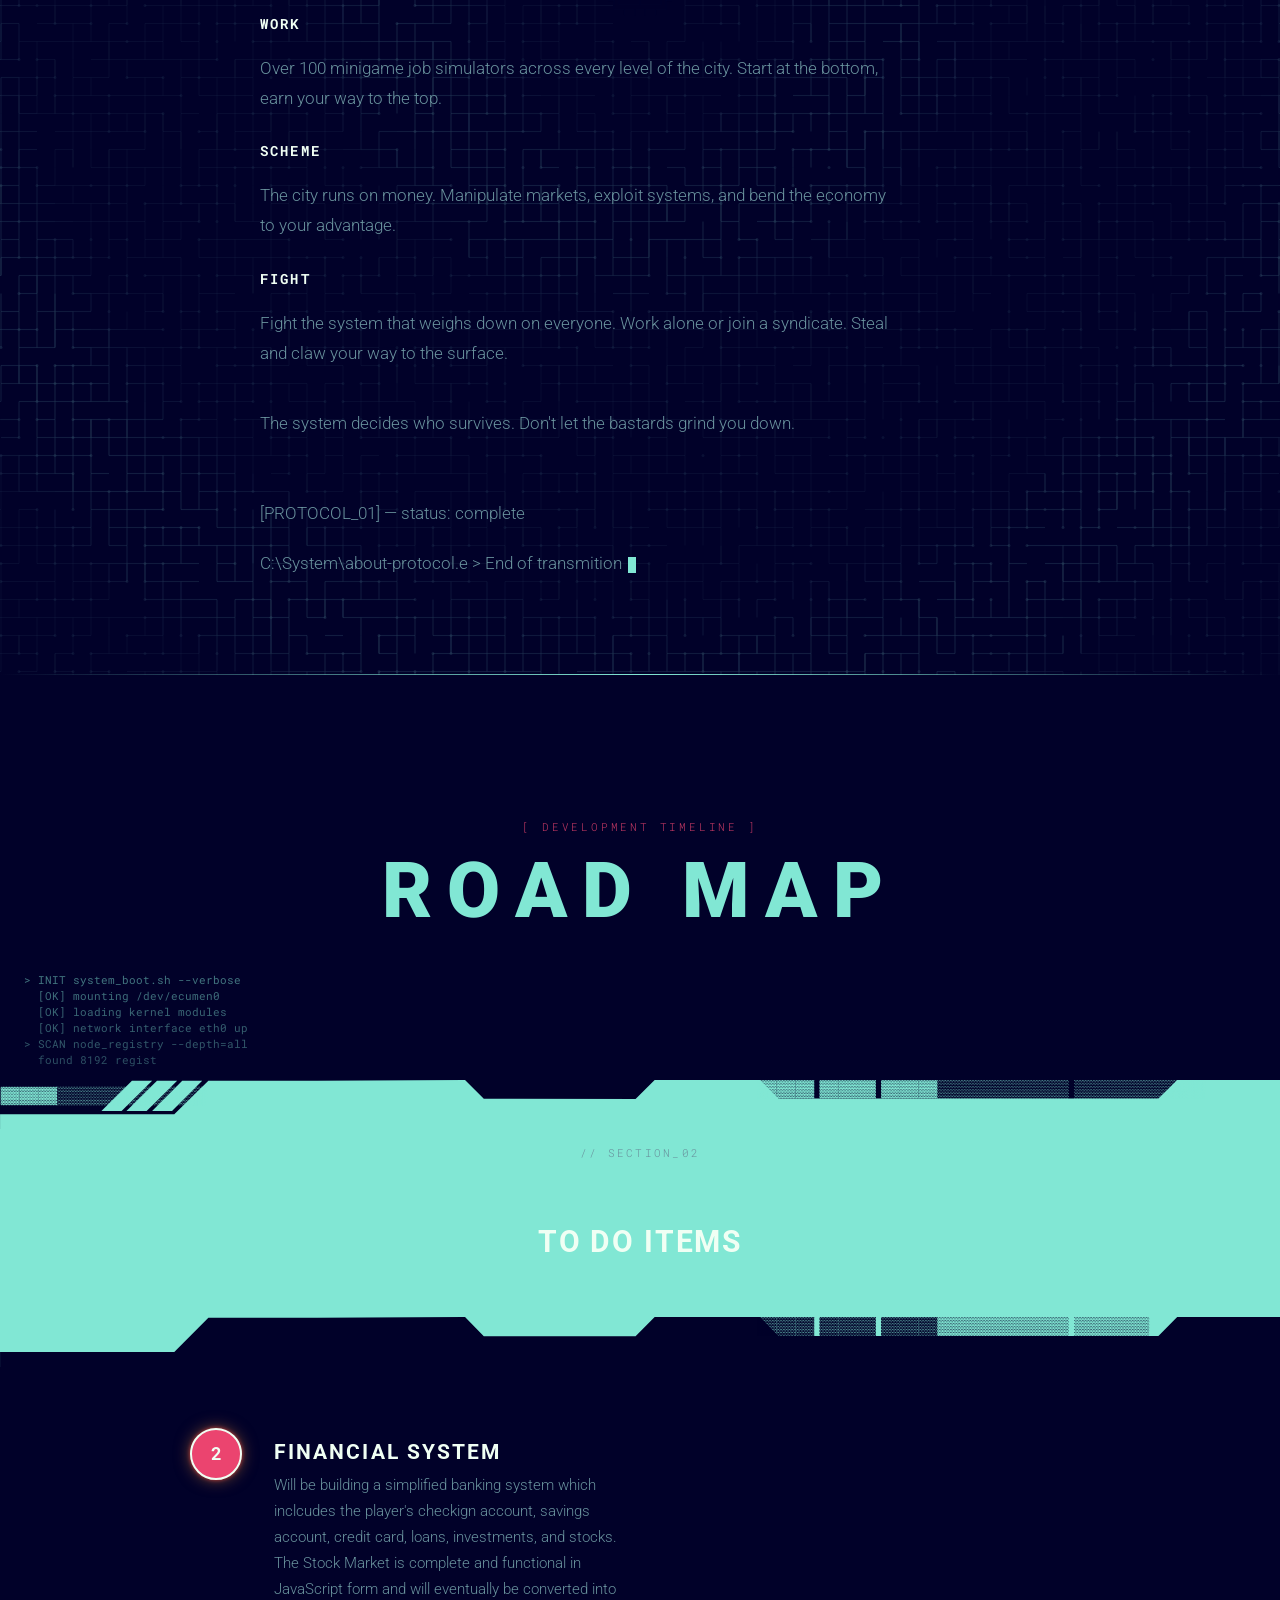
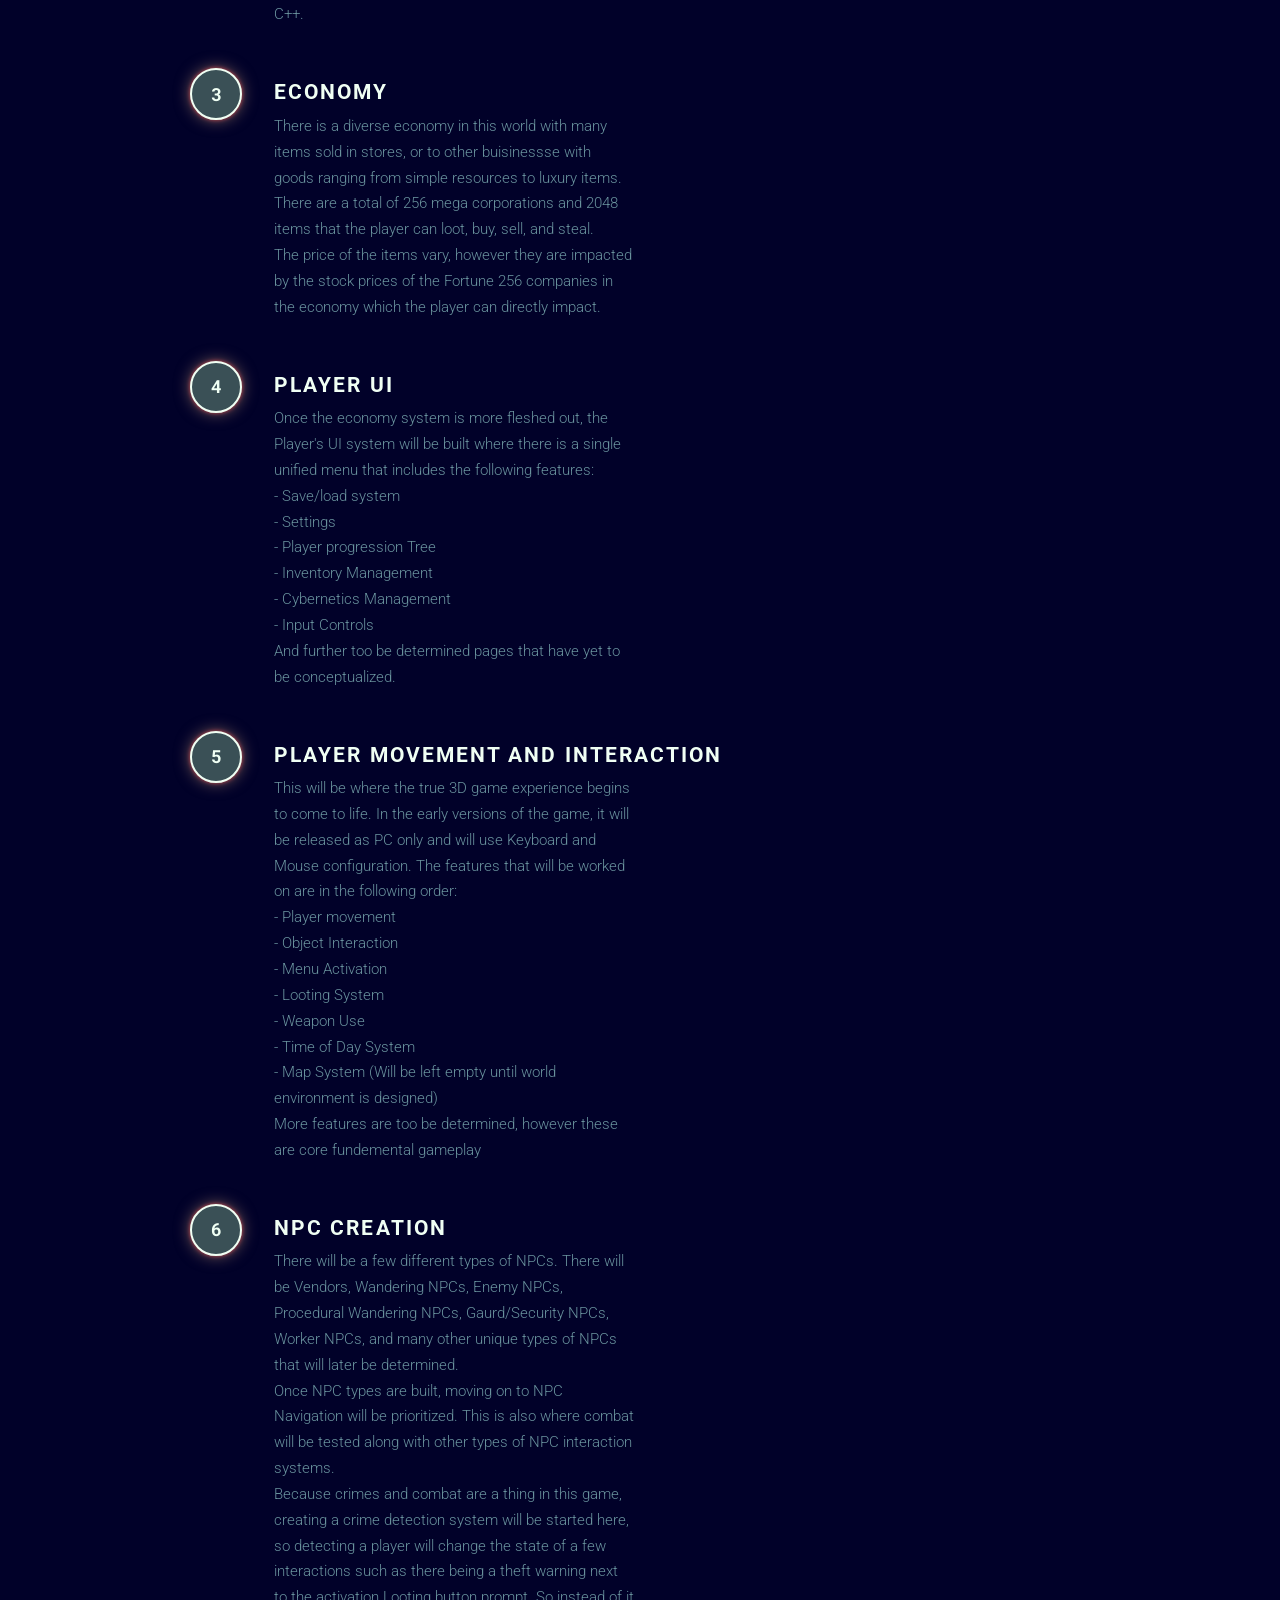
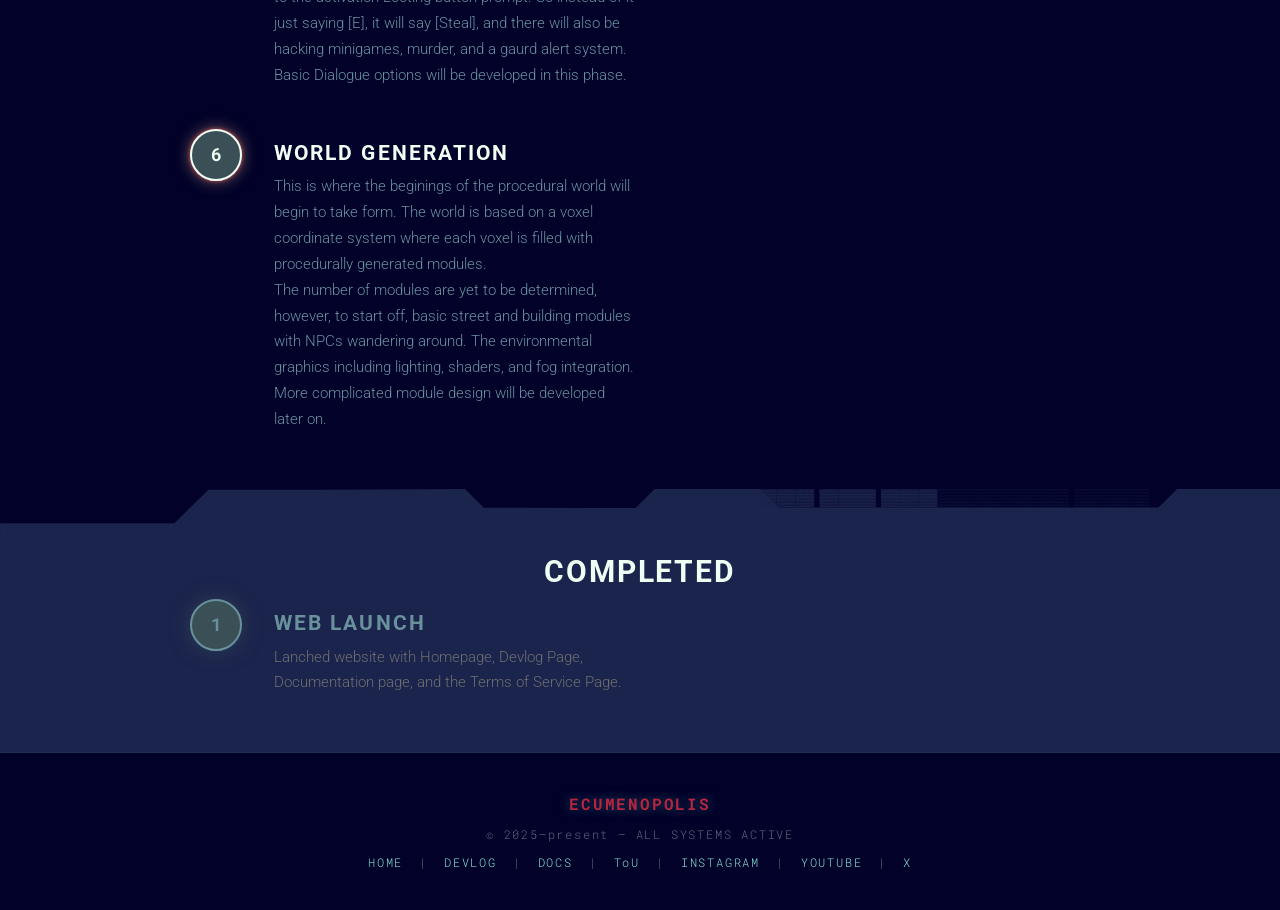
==== commit 33734e43: "Roadmap Introduction" ====
--- a/index.html
+++ b/index.html
@@ -152,8 +152,10 @@
                     </div>
                 </div>
                 <div class="milestone__content milestone__content--right">
-                    <h2 class="milestone__name">ACTIVE EXAMPLE</h2>
-                    <p class="milestone__desc">Text will go here to describe the milestone</p>
+                    <h2 class="milestone__name">FINANCIAL SYSTEM</h2>
+                    <p class="milestone__desc">Will be building a simplified banking system which inclcudes the player's checkign account, savings account, credit card, loans, investments, and stocks.
+                        <br>The Stock Market is complete and functional in JavaScript form and will eventually be converted into C++.
+                    </p>
                 </div>
             </div>
 
@@ -163,8 +165,11 @@
                     <div class="milestone__circle milestone__circle">3</div>
                 </div>
                 <div class="milestone__content milestone__content--right">
-                    <h2 class="milestone__name">WORLD SYSTEMS</h2>
-                    <p class="milestone__desc">Procedural city generation, environmental logic, and the core survival mechanics that define life on an ecumenopolis.</p>
+                    <h2 class="milestone__name">ECONOMY</h2>
+                    <p class="milestone__desc">There is a diverse economy in this world with many items sold in stores, or to other buisinessse with goods ranging from simple resources to luxury items.
+                        <br>There are a total of 256 mega corporations and 2048 items that the player can loot, buy, sell, and steal.
+                        <br>The price of the items vary, however they are impacted by the stock prices of the Fortune 256 companies in the economy which the player can directly impact.
+                    </p>
                 </div>
             </div>
 
@@ -174,8 +179,16 @@
                     <div class="milestone__circle">4</div>
                 </div>
                 <div class="milestone__content milestone__content--right">
-                    <h2 class="milestone__name">INHABITANTS</h2>
-                    <p class="milestone__desc">NPC factions, social structures, and the living ecosystem of the city-planet. Who survives here, and how.</p>
+                    <h2 class="milestone__name">PLAYER UI</h2>
+                    <p class="milestone__desc">Once the economy system is more fleshed out, the Player's UI system will be built where there is a single unified menu that includes the following features:
+                        <br>- Save/load system
+                        <br>- Settings
+                        <br>- Player progression Tree
+                        <br>- Inventory Management
+                        <br>- Cybernetics Management
+                        <br>- Input Controls
+                        <br>And further too be determined pages that have yet to be conceptualized.
+                    </p>
                 </div>
             </div>
 
@@ -185,8 +198,17 @@
                     <div class="milestone__circle">5</div>
                 </div>
                 <div class="milestone__content milestone__content--right">
-                    <h2 class="milestone__name">ALPHA BUILD</h2>
-                    <p class="milestone__desc">First playable vertical slice. Core loop complete, internal testing begins, and the first public devlog drops.</p>
+                    <h2 class="milestone__name">PLAYER MOVEMENT AND INTERACTION</h2>
+                    <p class="milestone__desc">This will be where the true 3D game experience begins to come to life. In the early versions of the game, it will be released as PC only and will use Keyboard and Mouse configuration. The features that will be worked on are in the following order:
+                        <br>- Player movement 
+                        <br>- Object Interaction
+                        <br>- Menu Activation
+                        <br>- Looting System
+                        <br>- Weapon Use
+                        <br>- Time of Day System
+                        <br>- Map System (Will be left empty until world environment is designed)
+                        <br>More features are too be determined, however these are core fundemental gameplay 
+                    </p>
                 </div>
             </div>
 
@@ -196,8 +218,26 @@
                     <div class="milestone__circle">6</div>
                 </div>
                 <div class="milestone__content milestone__content--right">
-                    <h2 class="milestone__name">LAUNCH</h2>
-                    <p class="milestone__desc">Full release. The planet is alive. Survive it.</p>
+                    <h2 class="milestone__name">NPC CREATION</h2>
+                    <p class="milestone__desc">There will be a few different types of NPCs. There will be Vendors, Wandering NPCs, Enemy NPCs, Procedural Wandering NPCs, Gaurd/Security NPCs, Worker NPCs, and many other unique types of NPCs that will later be determined. 
+                        <br>Once NPC types are built, moving on to NPC Navigation will be prioritized. This is also where combat will be tested along with other types of NPC interaction systems.
+                        <br>Because crimes and combat are a thing in this game, creating a crime detection system will be started here, so detecting a player will change the state of a few interactions such as there being a theft warning next to the activation Looting button prompt. So instead of it just saying [E], it will say [Steal], and there will also be hacking minigames, murder, and a gaurd alert system.
+                        <br>Basic Dialogue options will be developed in this phase.
+                    </p>
+                </div>
+            </div>
+
+            <!-- MILESTONE 7 -->
+            <div class="milestone milestone--right">
+                <div>
+                    <div class="milestone__circle">6</div>
+                </div>
+                <div class="milestone__content milestone__content--right">
+                    <h2 class="milestone__name">WORLD GENERATION</h2>
+                    <p class="milestone__desc">This is where the beginings of the procedural world will begin to take form. The world is based on a voxel coordinate system where each voxel is filled with procedurally generated modules.
+                        <br>The number of modules are yet to be determined, however, to start off, basic street and building modules with NPCs wandering around. The environmental graphics including lighting, shaders, and fog integration.
+                        <br>More complicated module design will be developed later on.
+                    </p>
                 </div>
             </div>
         </div>
--- a/css/main.css
+++ b/css/main.css
@@ -717,7 +717,7 @@
 .docs__sidebar {
     width: 25%;
     flex-shrink: 0;
-    background: var(--col-pale-blue);
+    background: var(--col-surface);
     border-right: 1px solid rgba(129, 231, 212, 0.15);
     padding: 2rem 0;
     position: sticky;
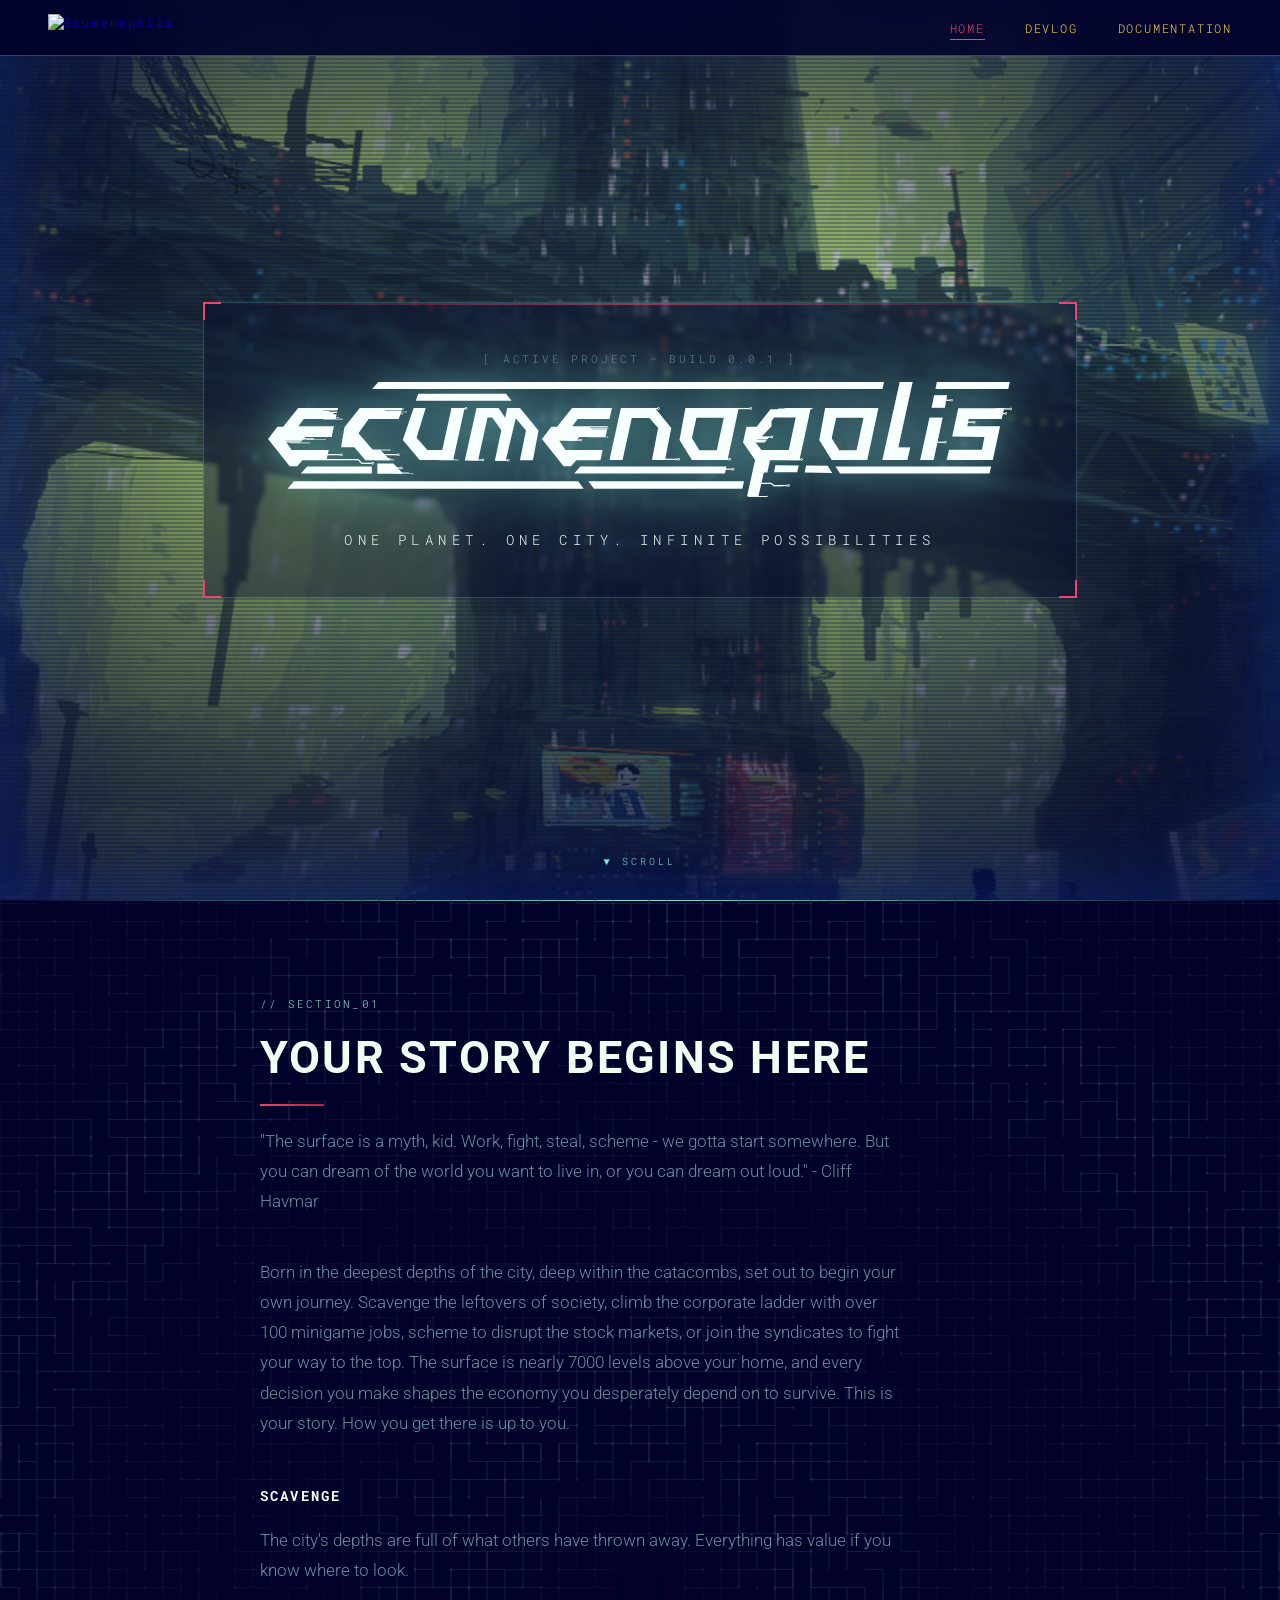
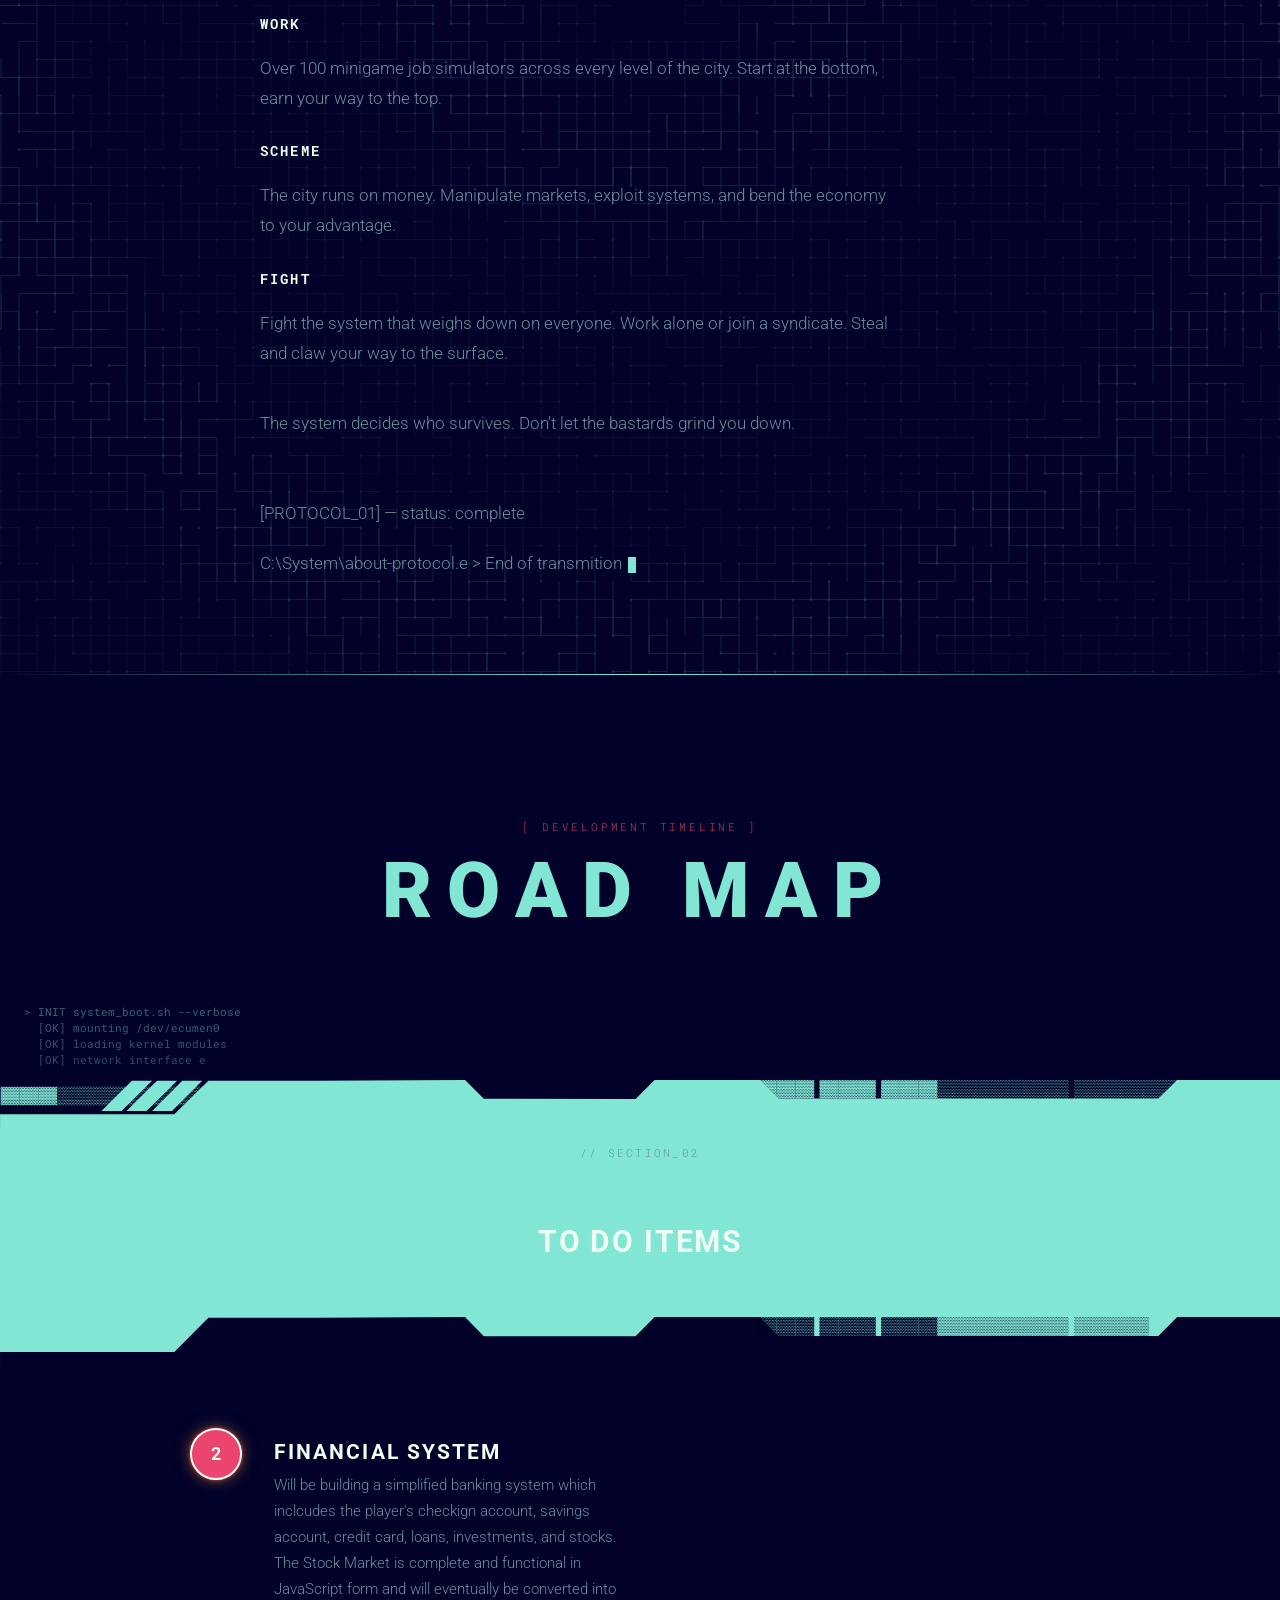
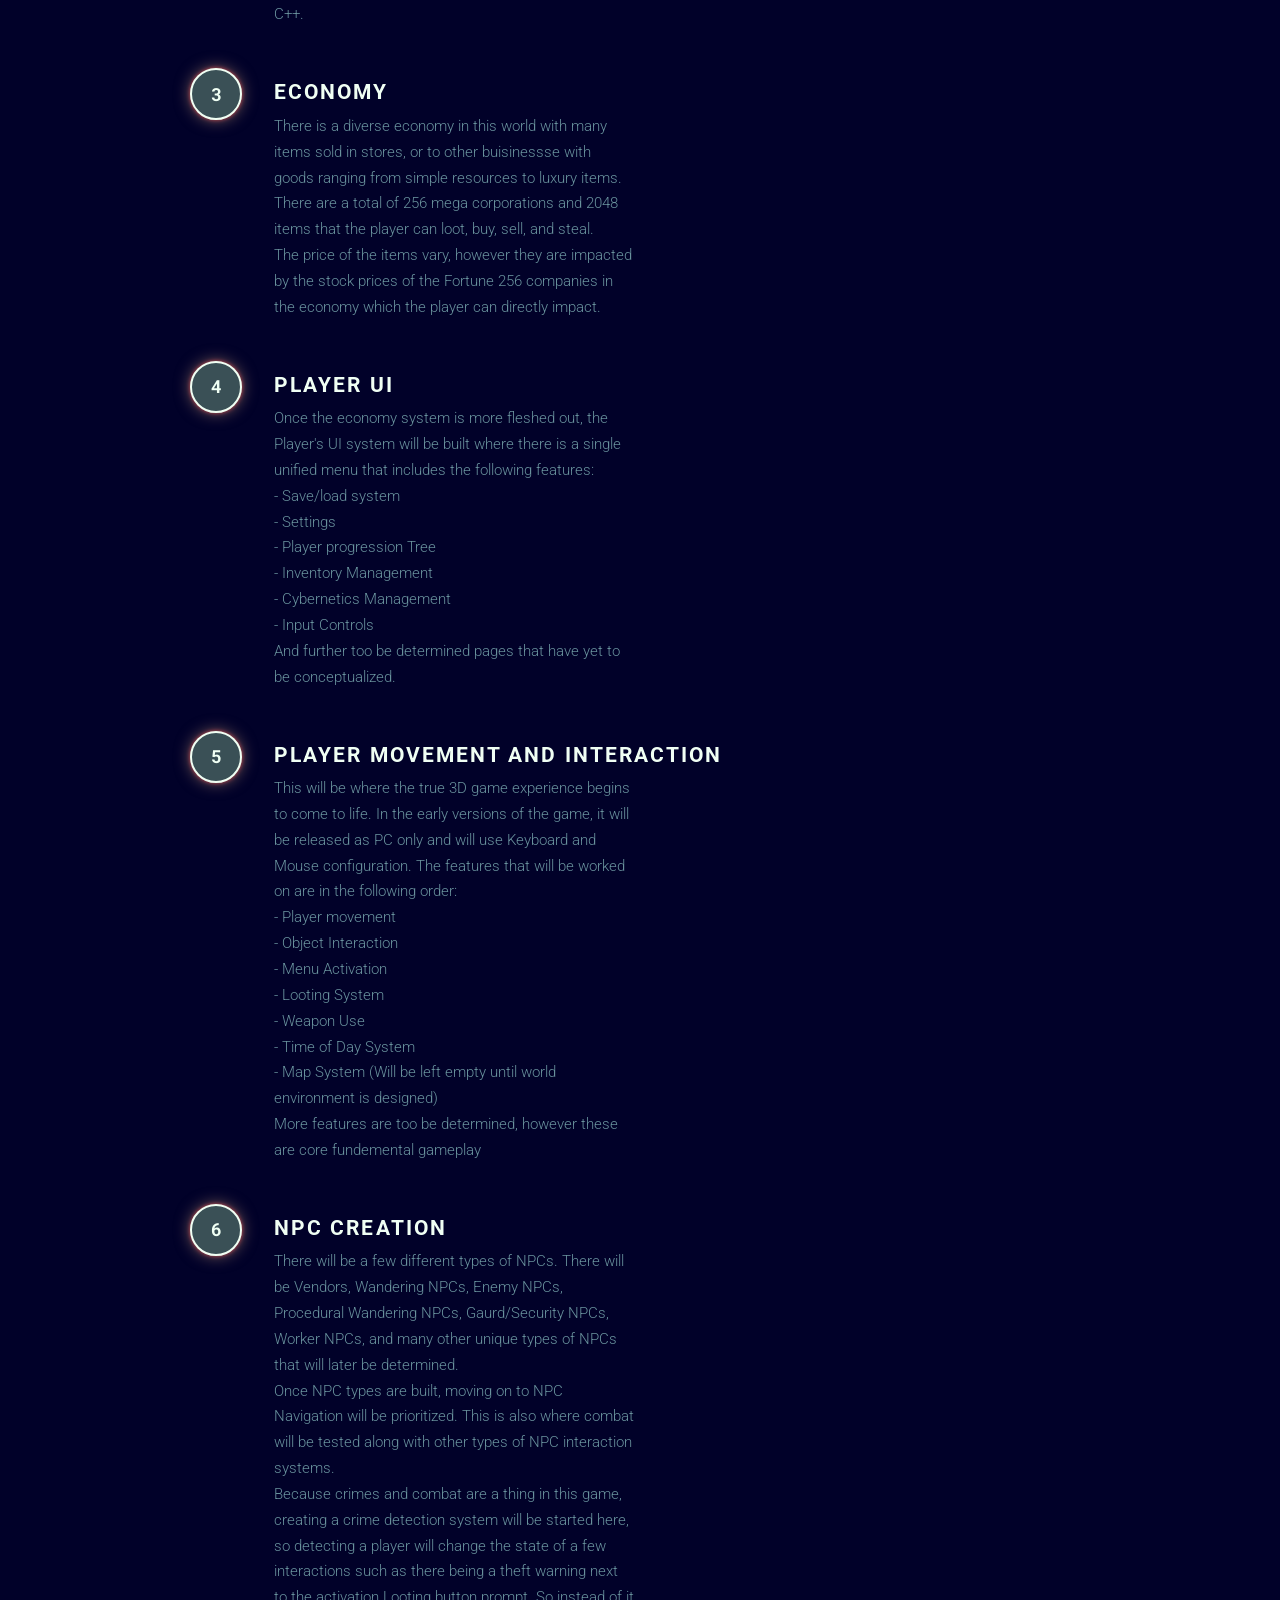
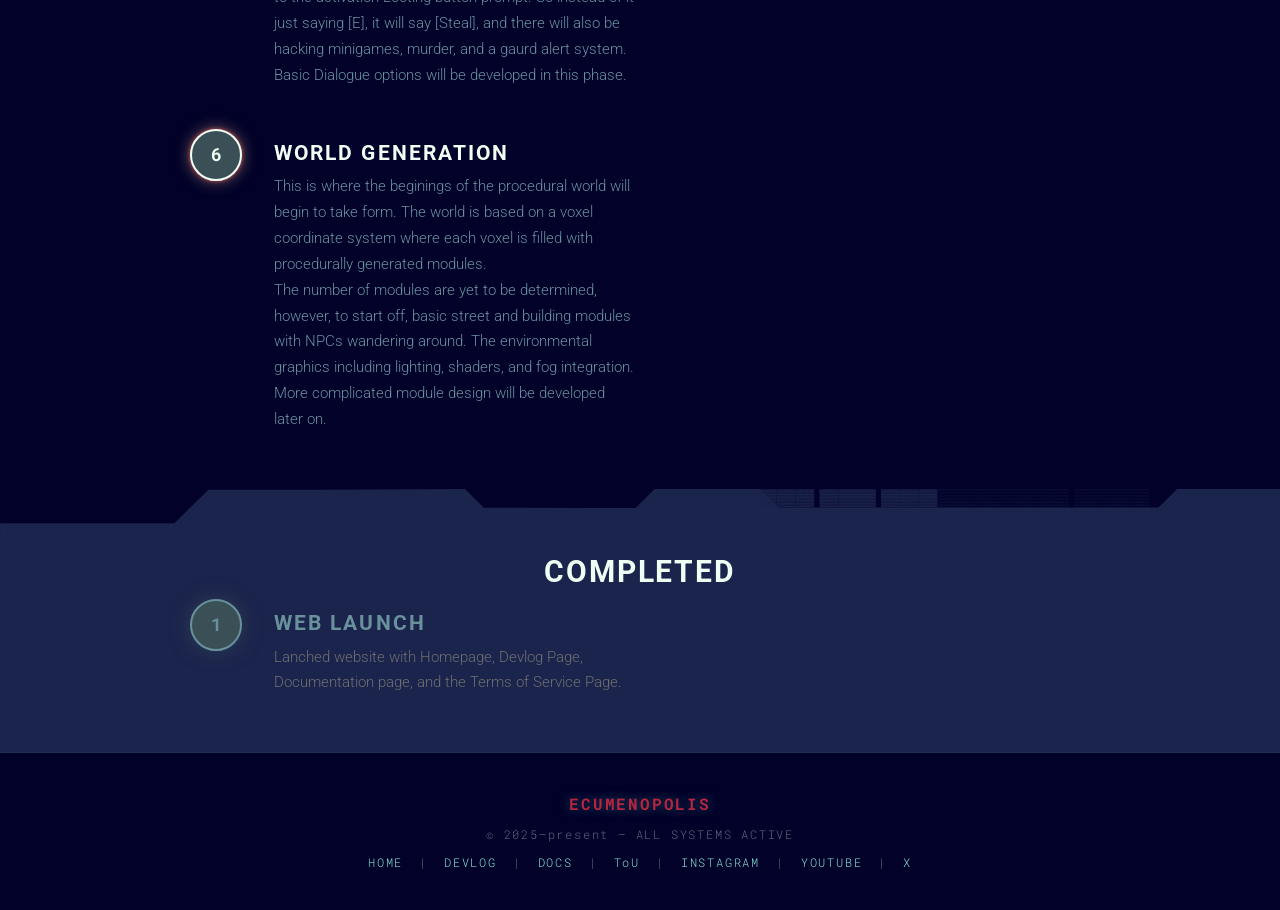
==== commit b552b387: "Updated Slogan" ====
--- a/index.html
+++ b/index.html
@@ -69,7 +69,7 @@
                     <img src="brand/ecumenopolis_logo_white_v2.svg" alt="" class="hero__title-logo glitch-img glitch-img--b" aria-hidden="true">
                 </span>
             </h1>
-            <p class="hero__sub">ONE PLANET. ONE CITY. <span style="white-space: nowrap;">8192 LEVELS.</span></p>
+            <p class="hero__sub">ONE PLANET. ONE CITY. <span style="white-space: nowrap;">INFINITE POSSIBILITIES</span></p>
             <div class="hero__corner hero__corner--tl"></div>
             <div class="hero__corner hero__corner--tr"></div>
             <div class="hero__corner hero__corner--bl"></div>
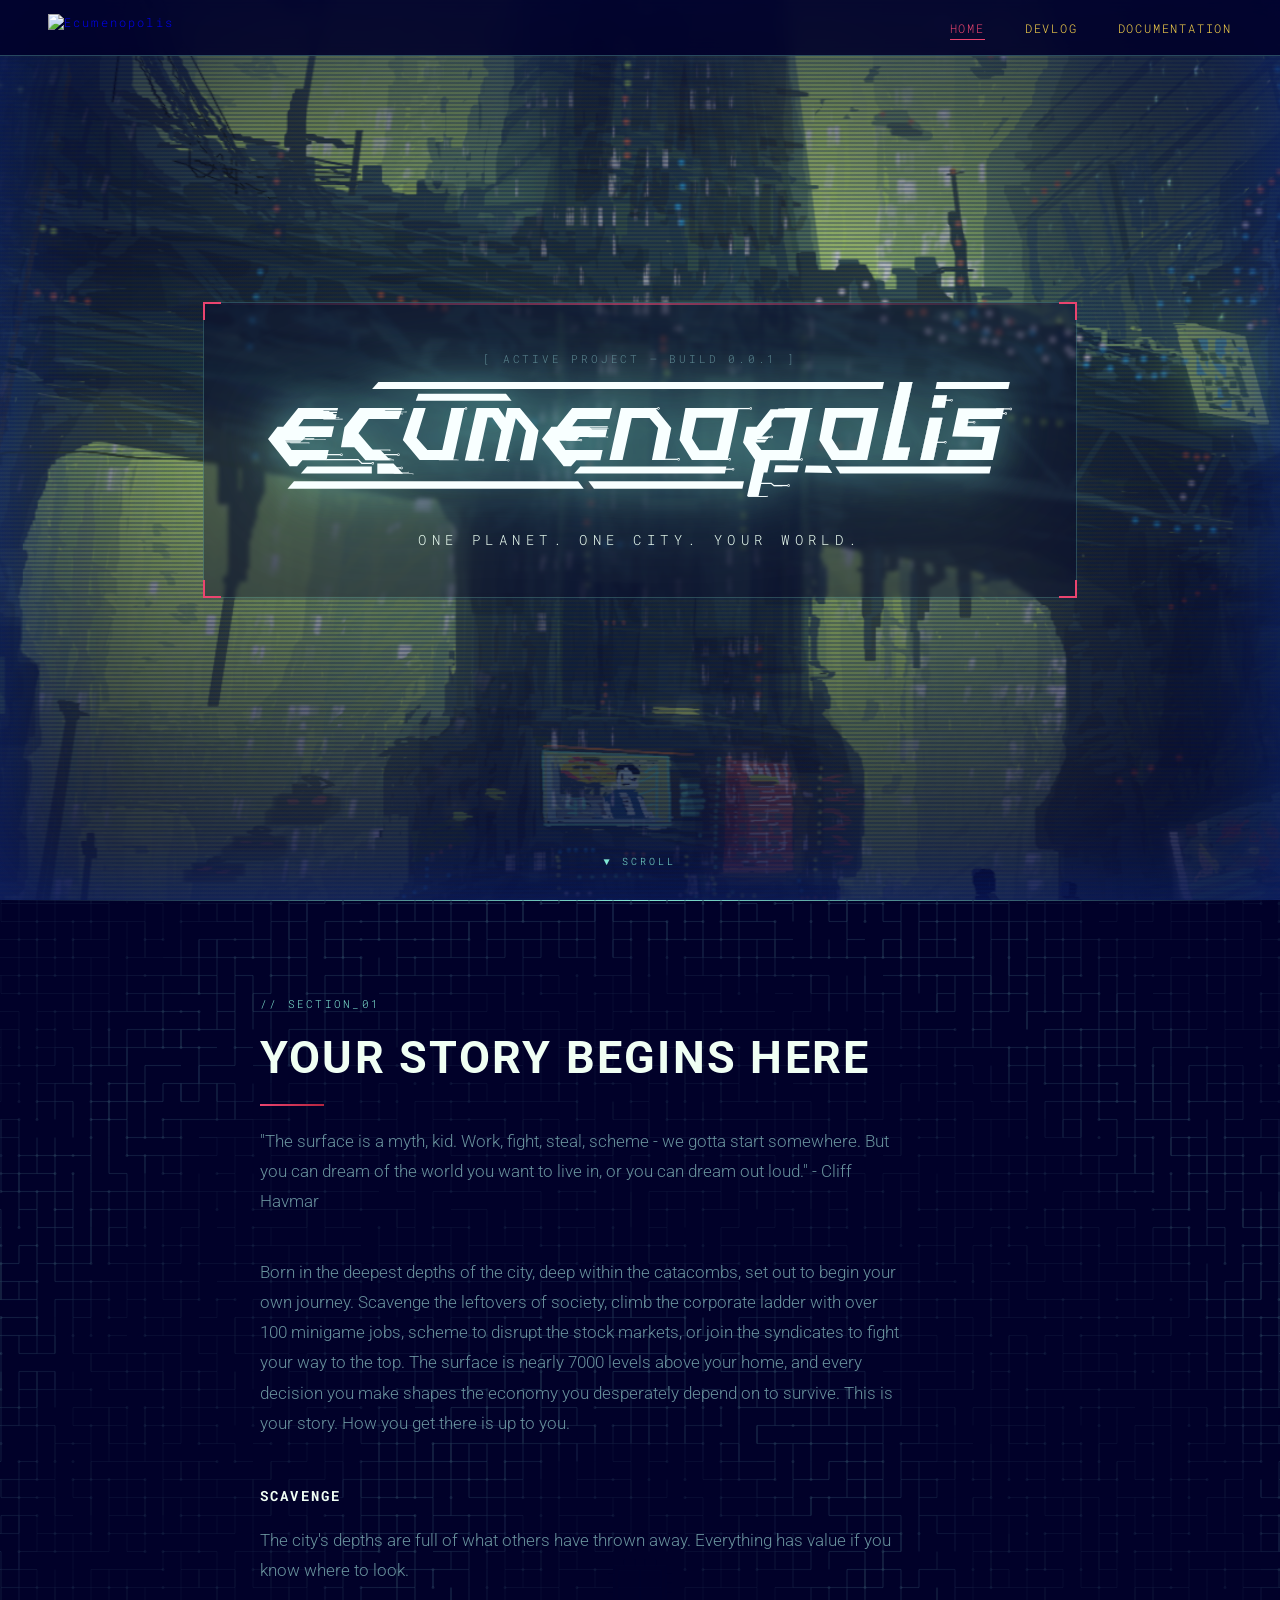
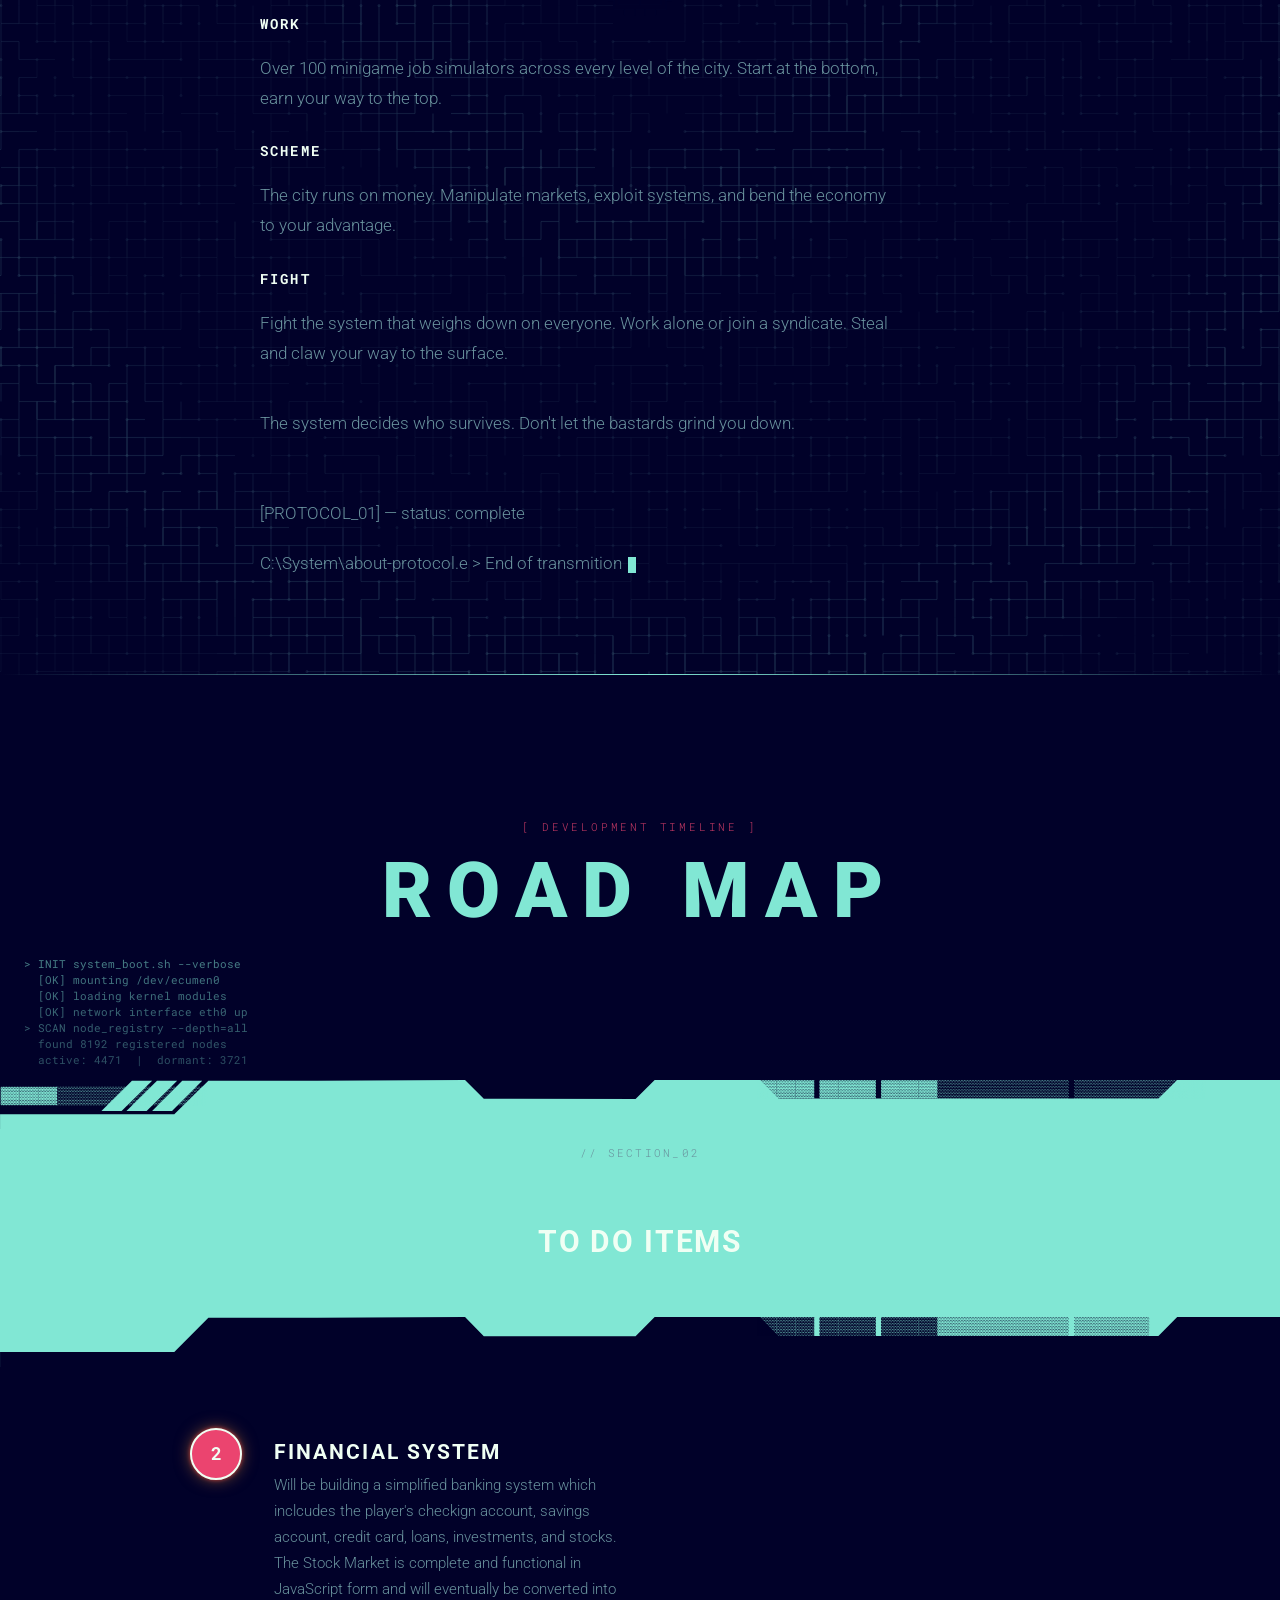
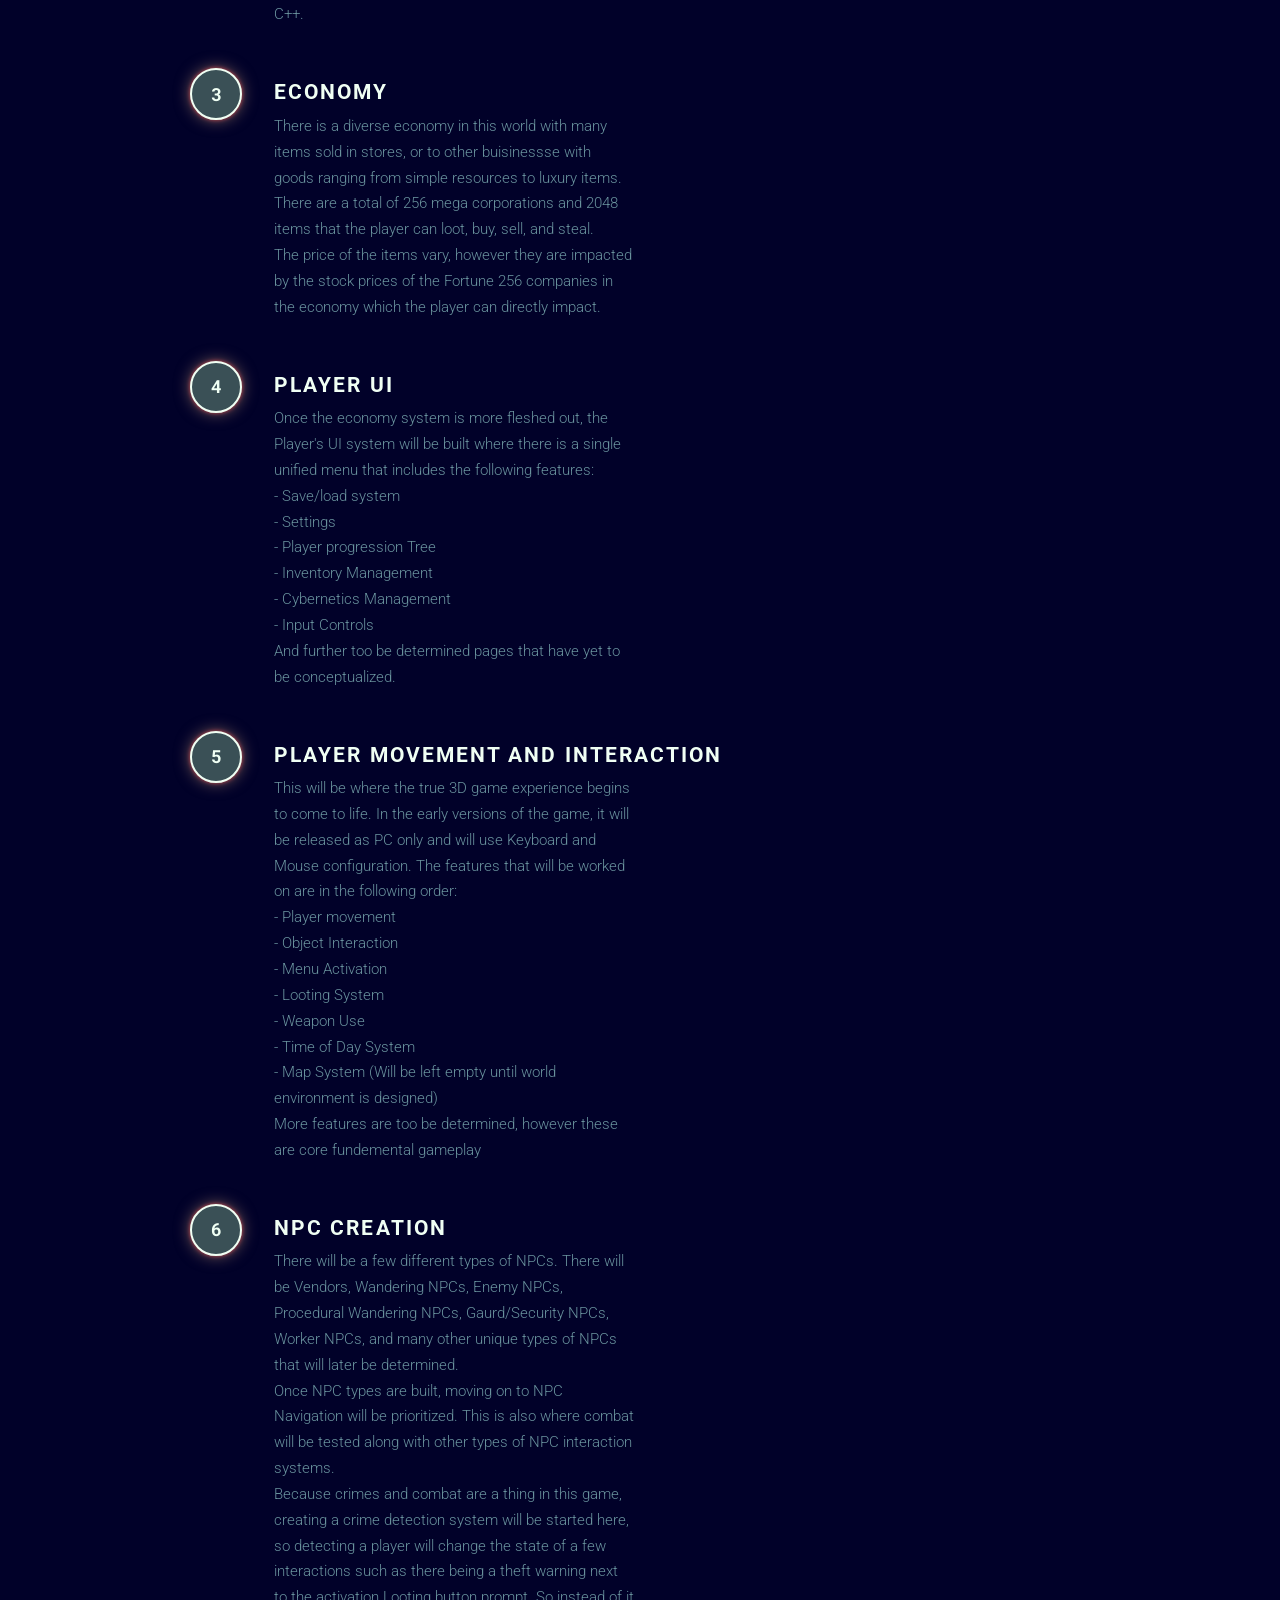
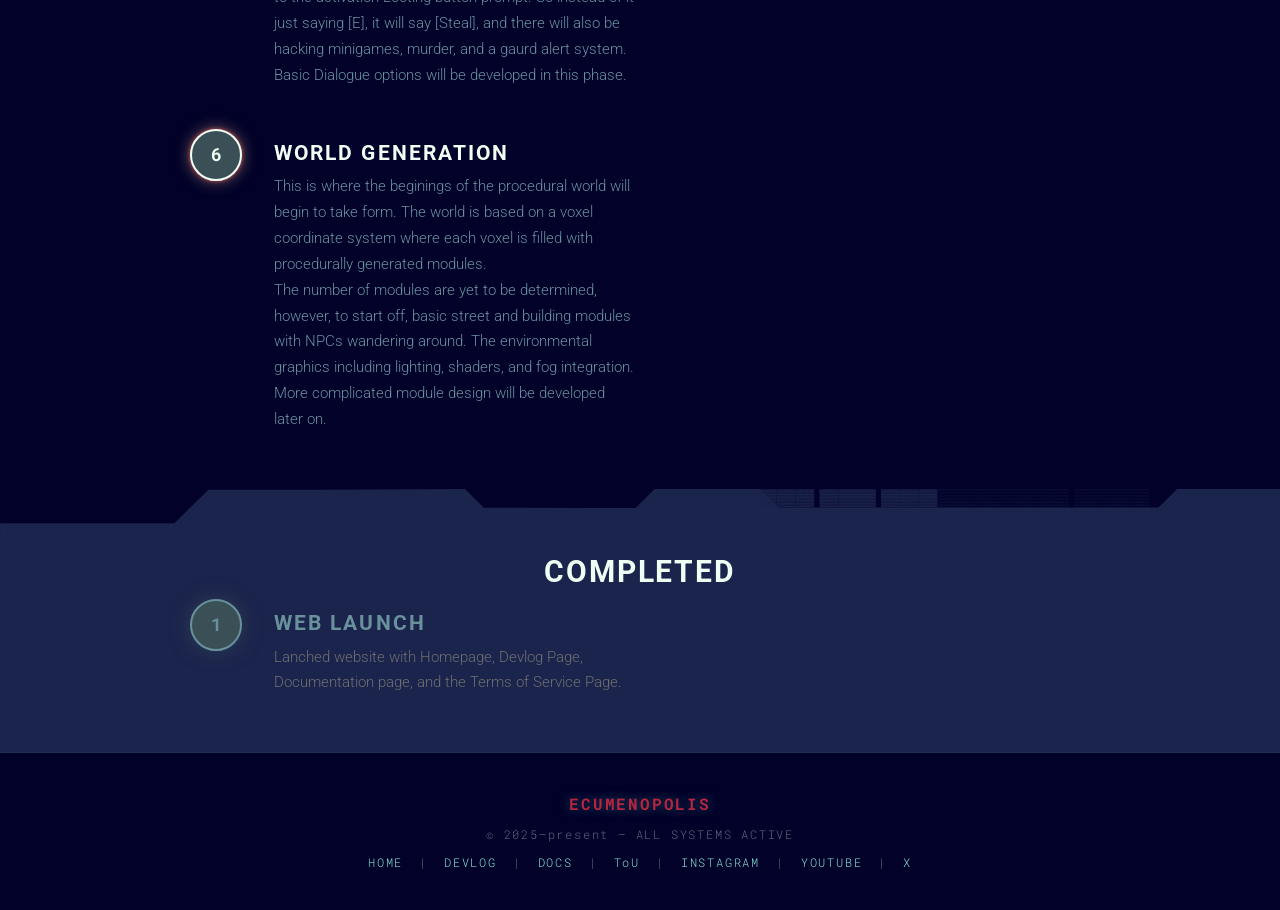
==== commit dd79c5ad: "Slogan polishing. Testing elevator pitch." ====
--- a/index.html
+++ b/index.html
@@ -69,7 +69,7 @@
                     <img src="brand/ecumenopolis_logo_white_v2.svg" alt="" class="hero__title-logo glitch-img glitch-img--b" aria-hidden="true">
                 </span>
             </h1>
-            <p class="hero__sub">ONE PLANET. ONE CITY. <span style="white-space: nowrap;">INFINITE POSSIBILITIES</span></p>
+            <p class="hero__sub">ONE PLANET. ONE CITY. <span style="white-space: nowrap;">YOUR WORLD.</span></p>
             <div class="hero__corner hero__corner--tl"></div>
             <div class="hero__corner hero__corner--tr"></div>
             <div class="hero__corner hero__corner--bl"></div>
